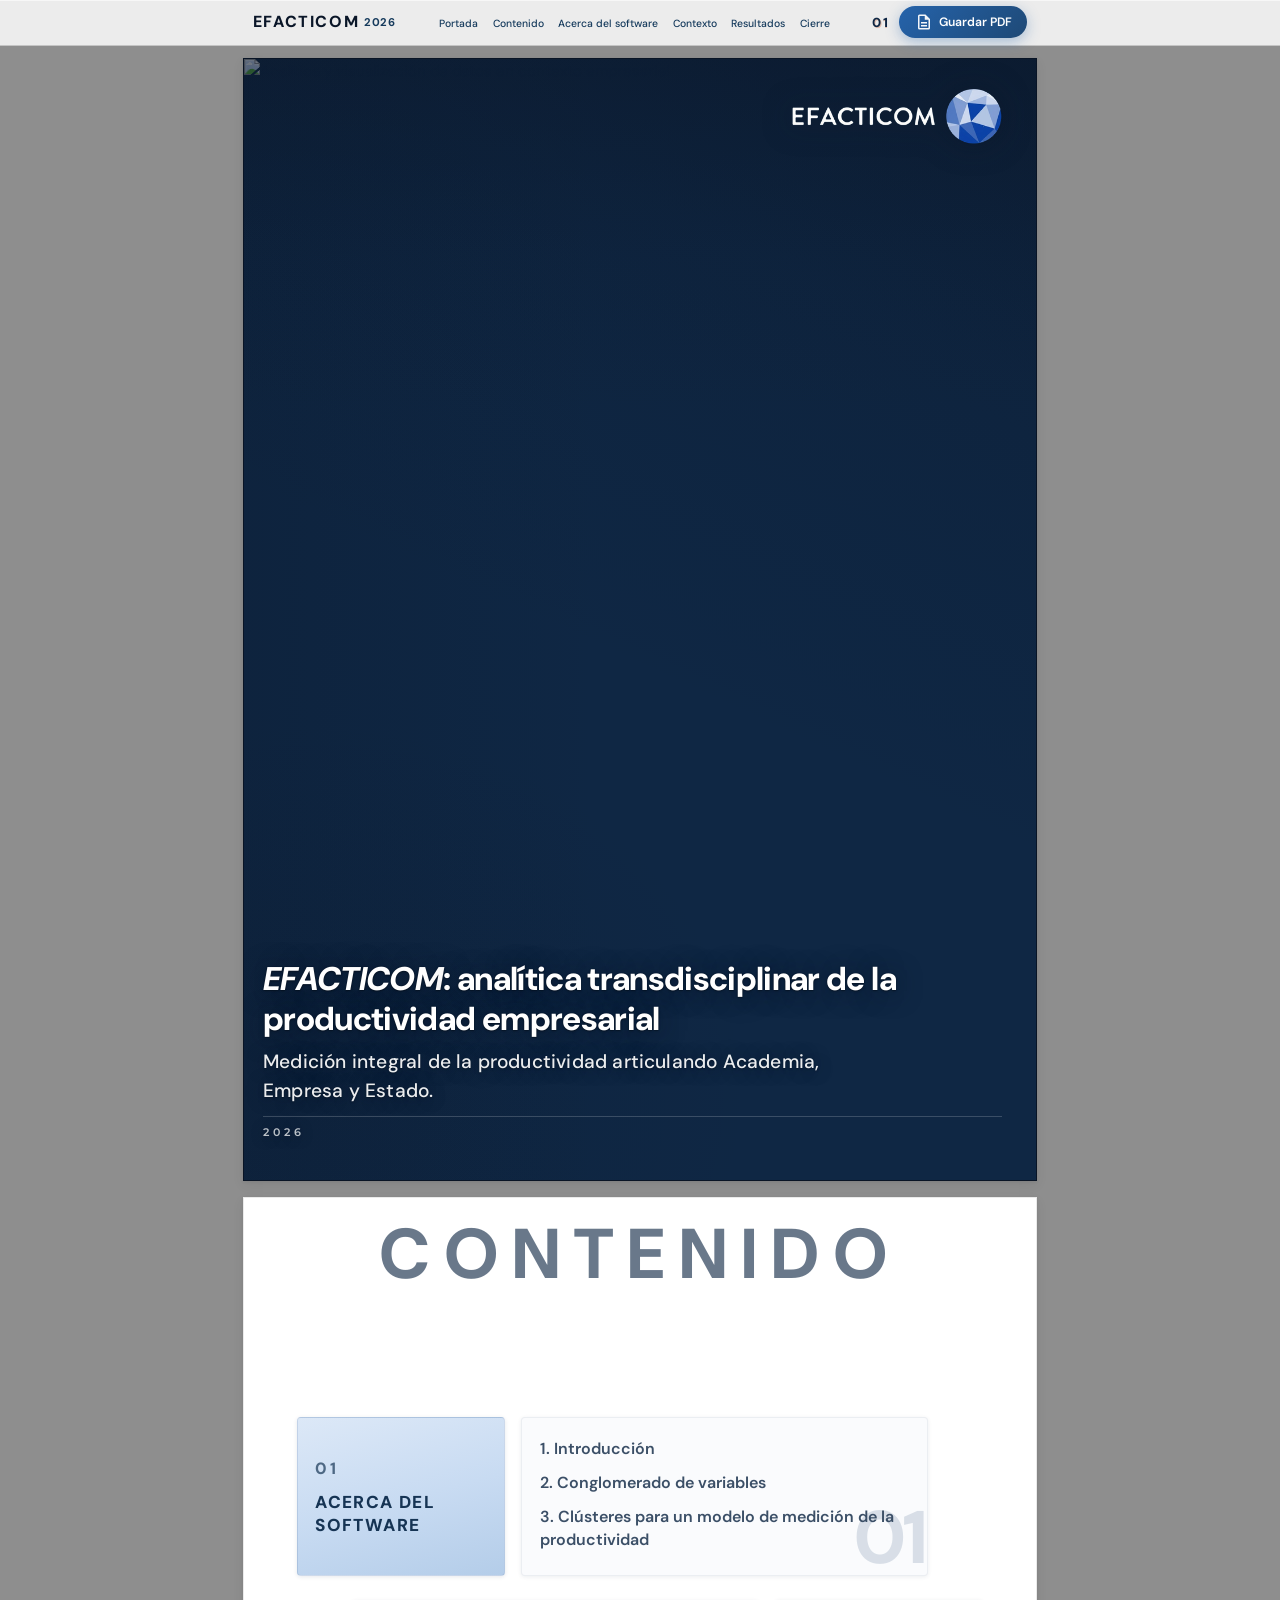
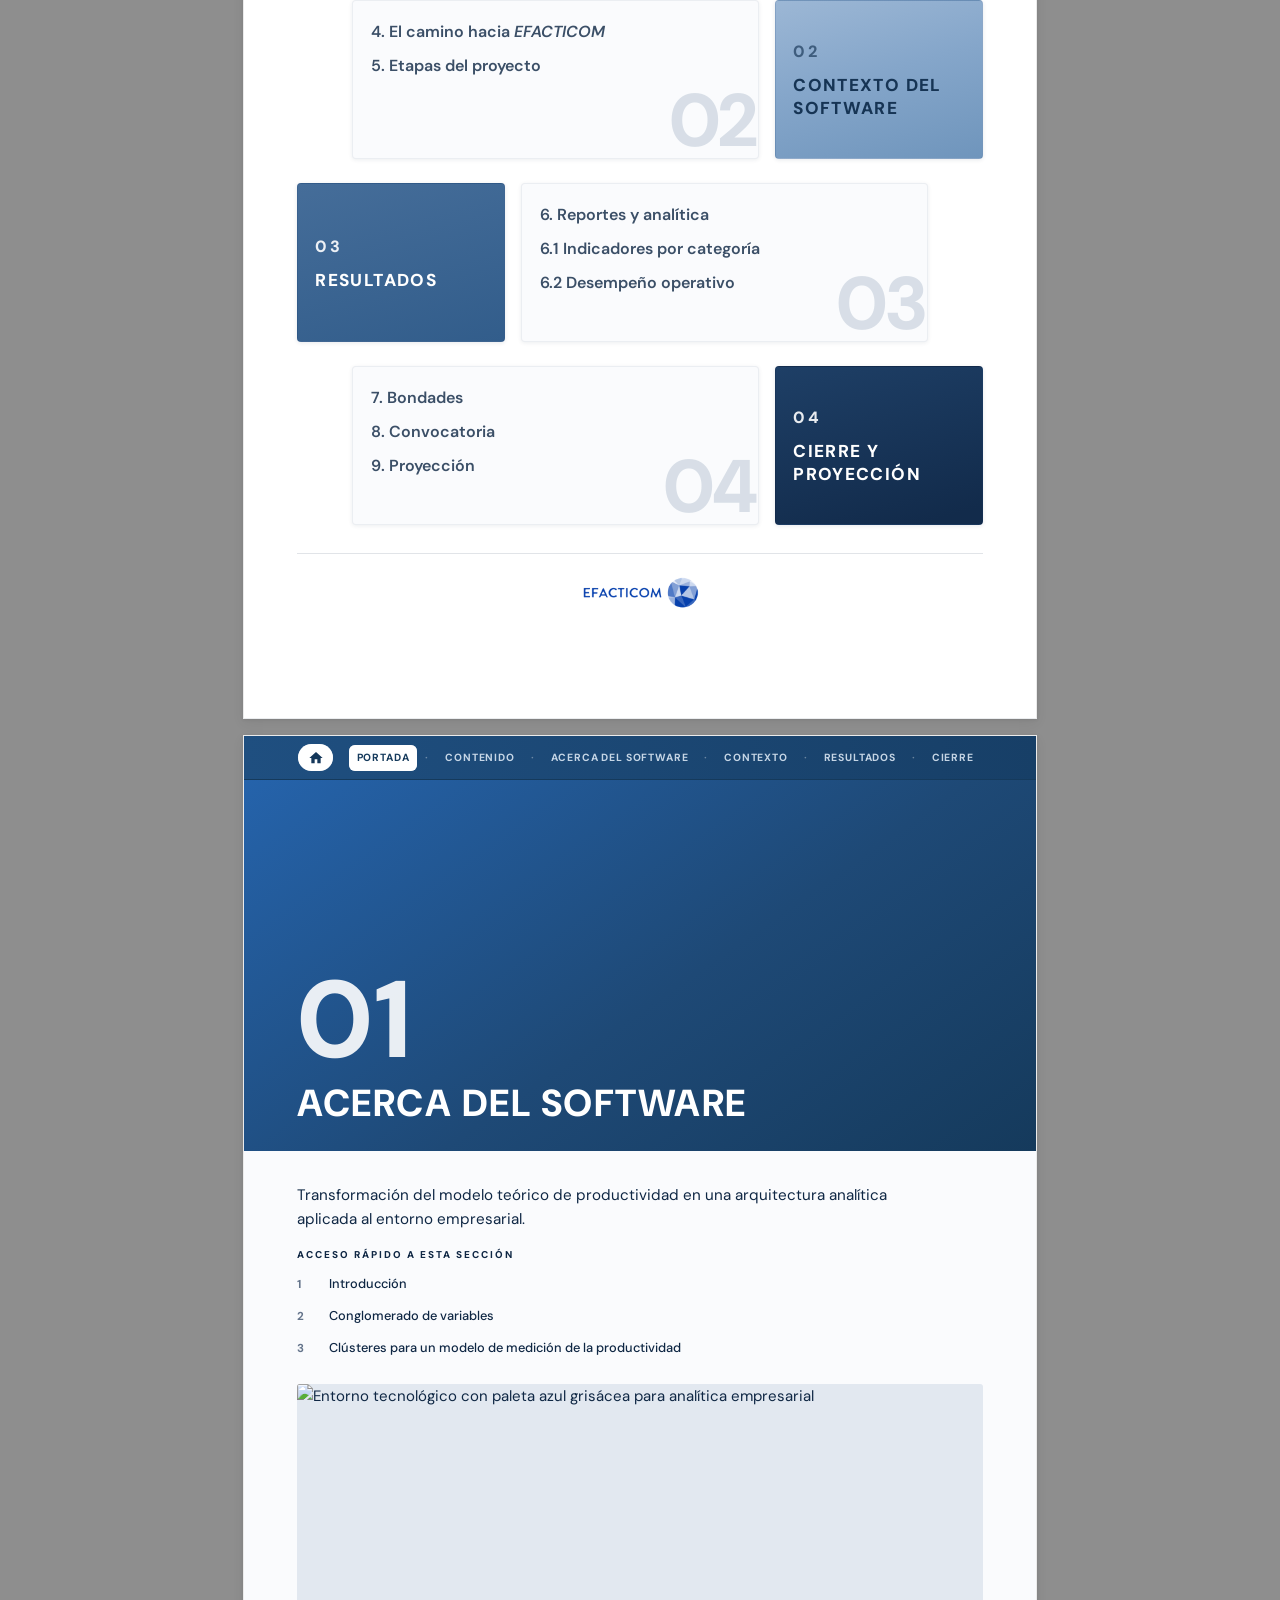
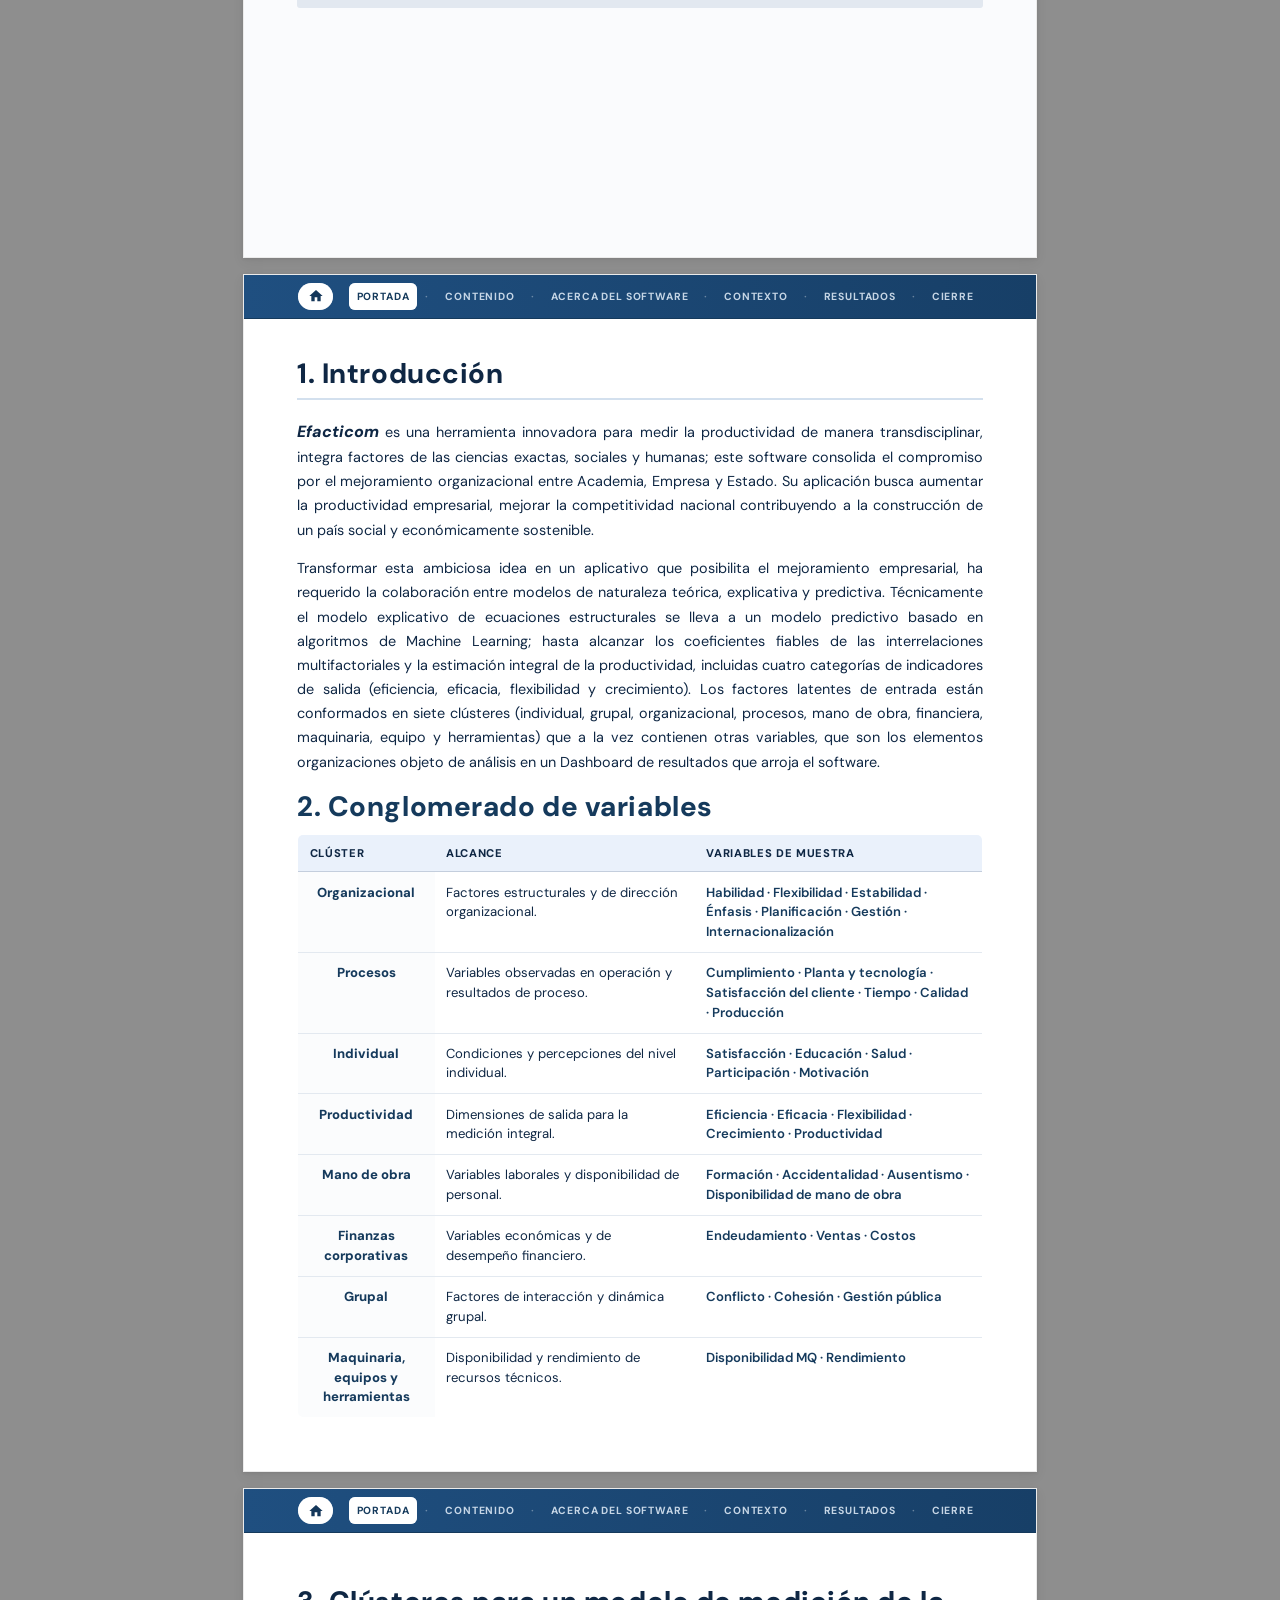
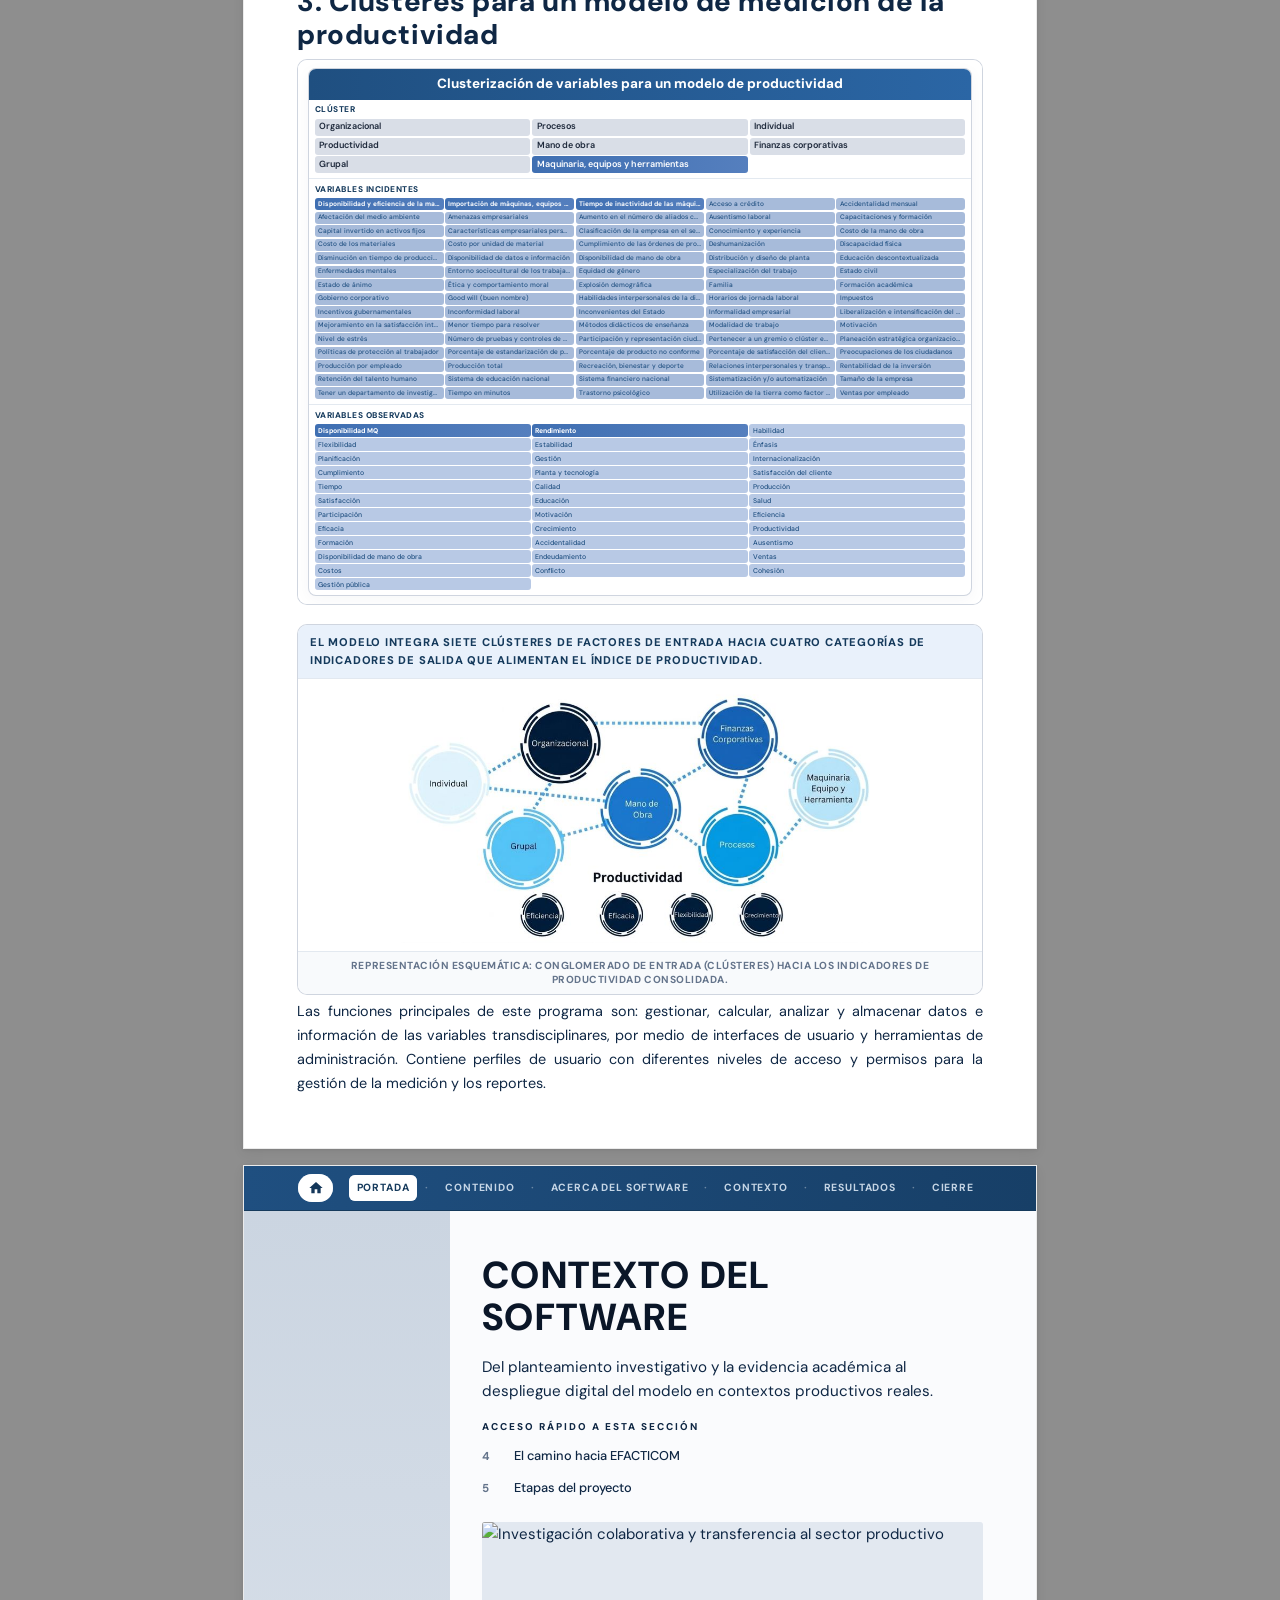
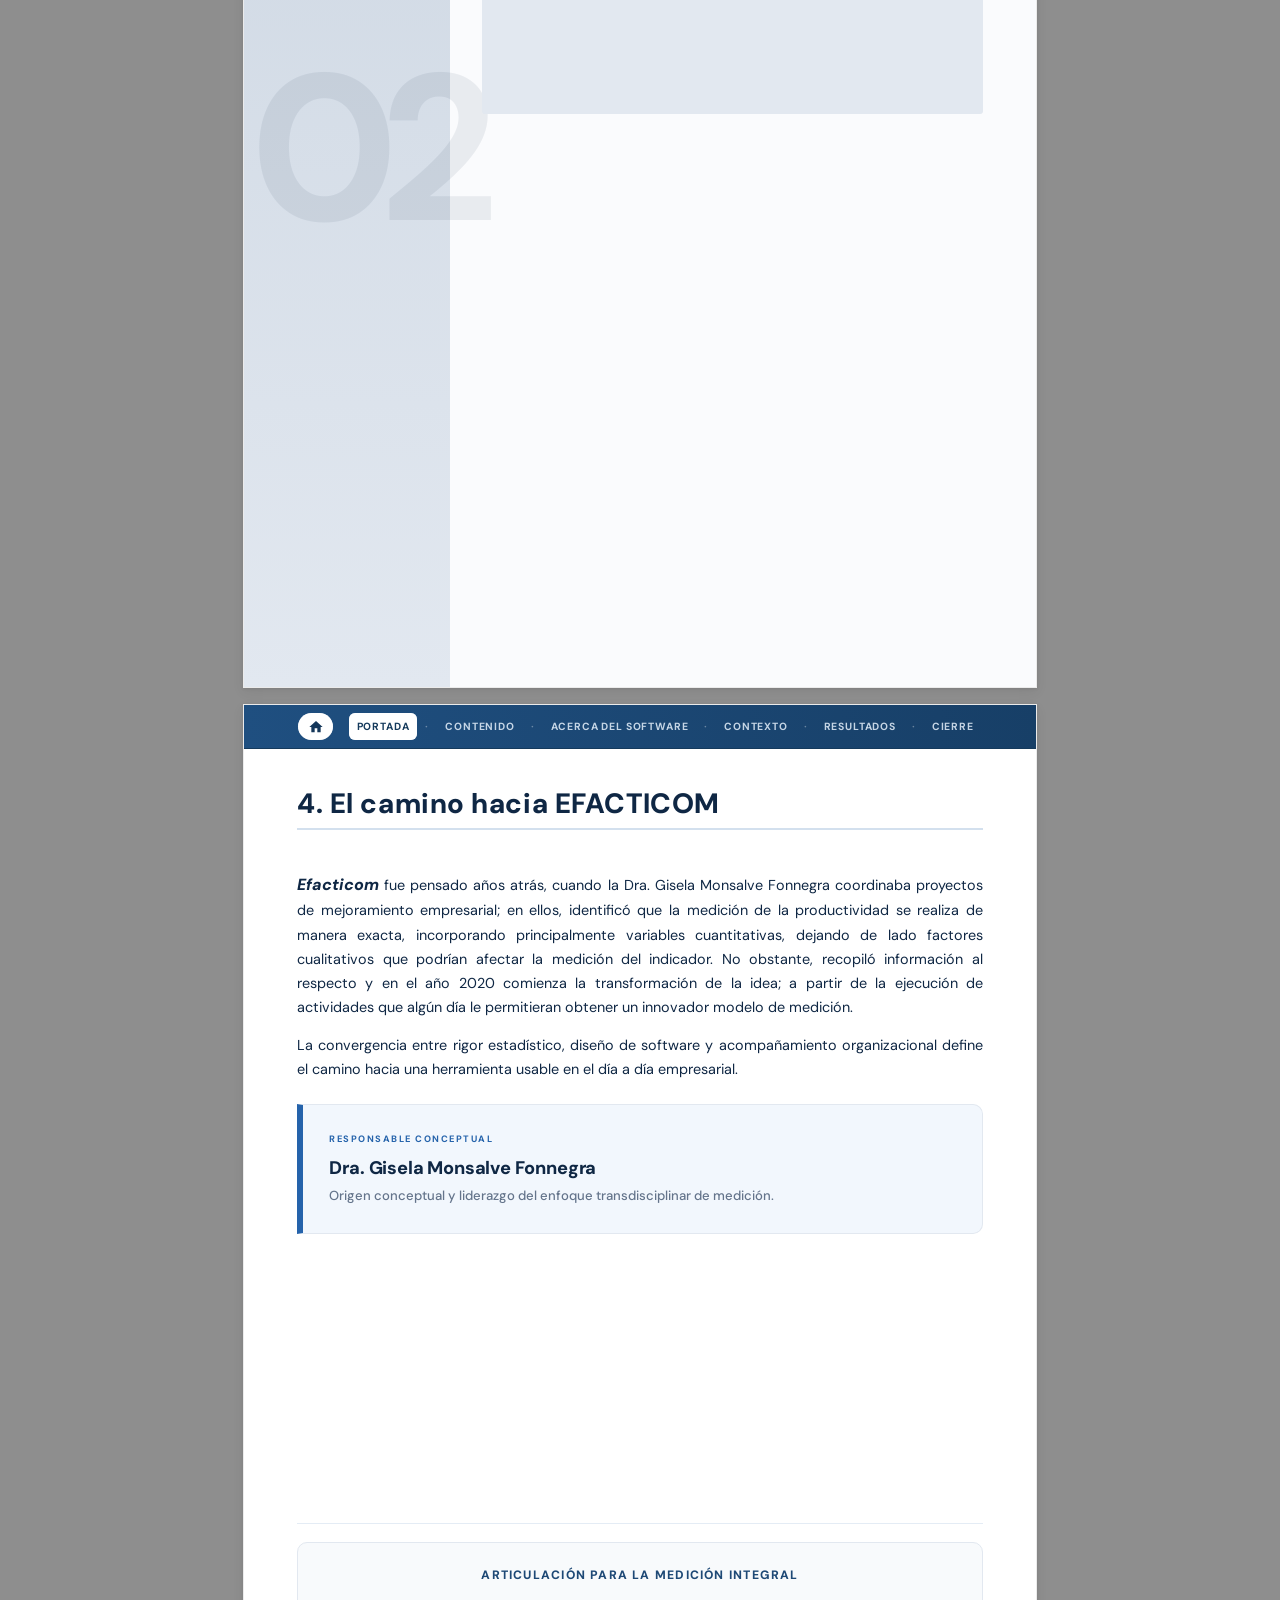
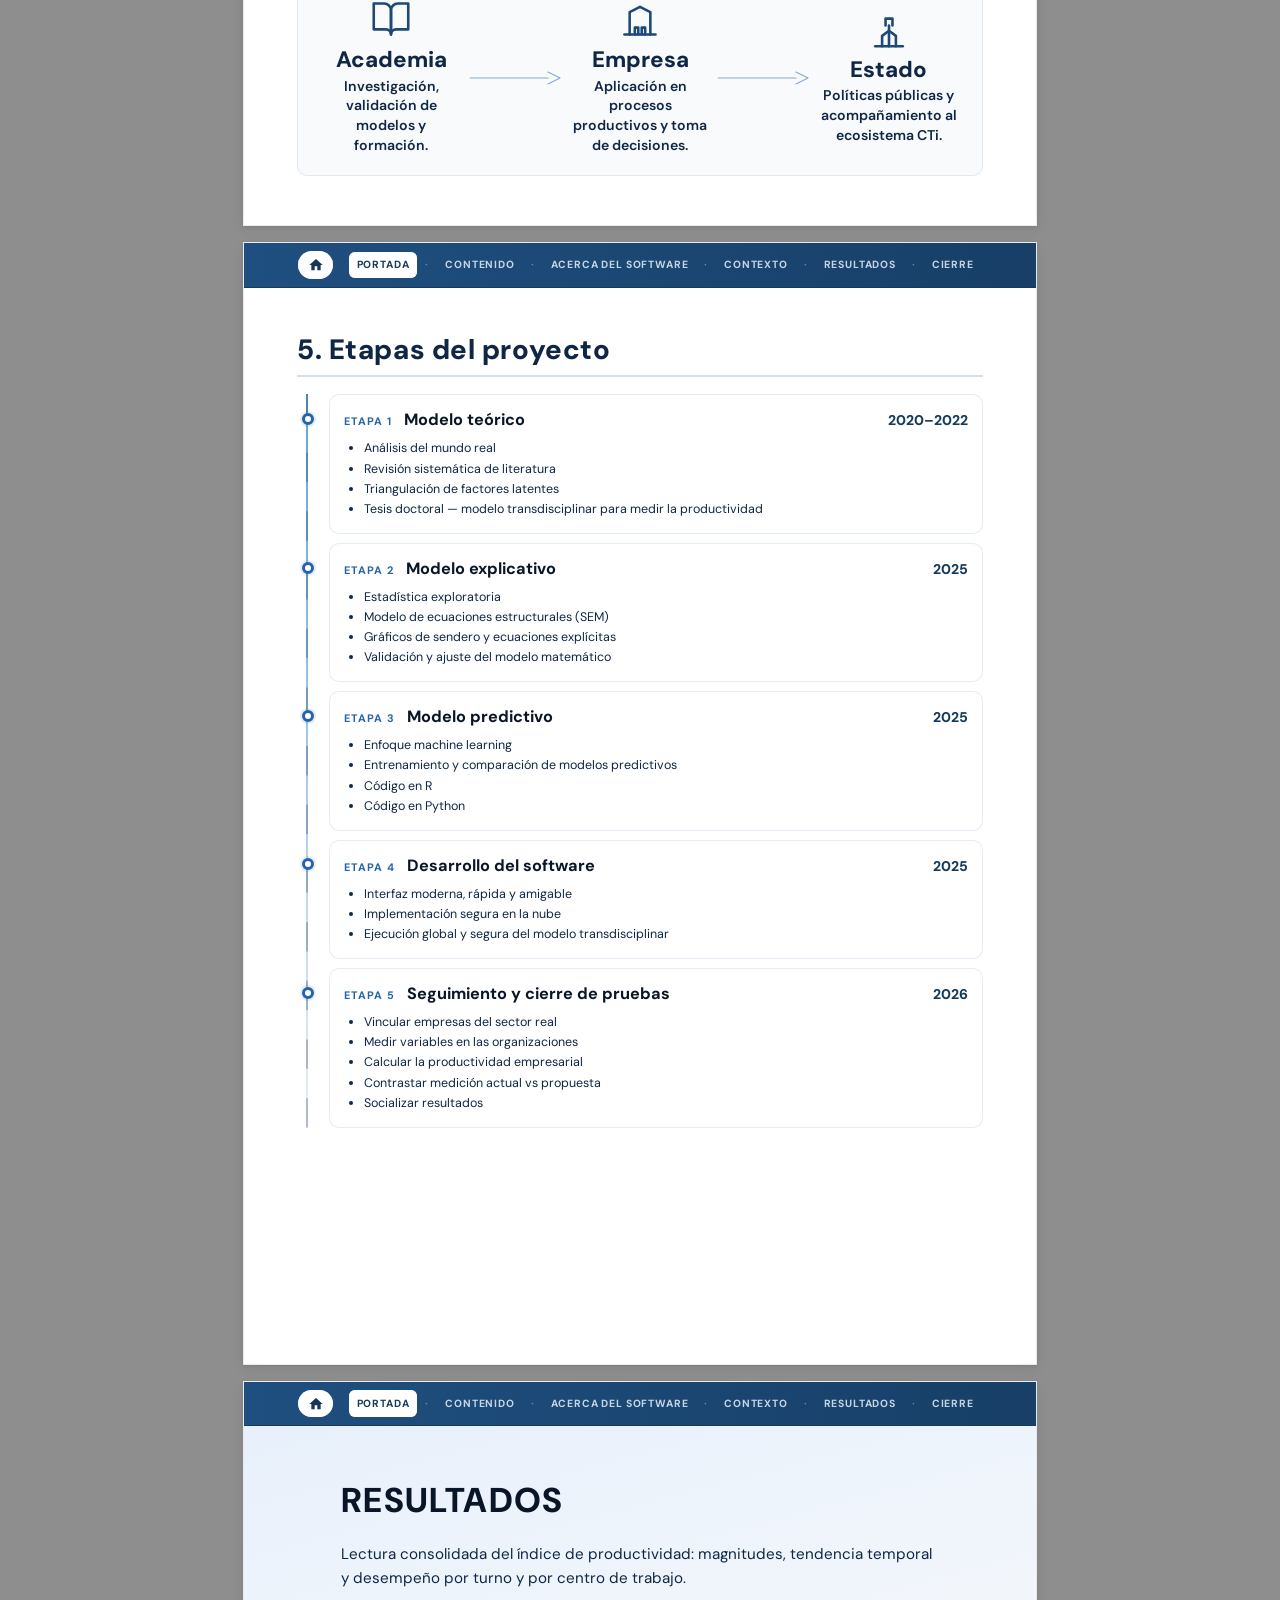
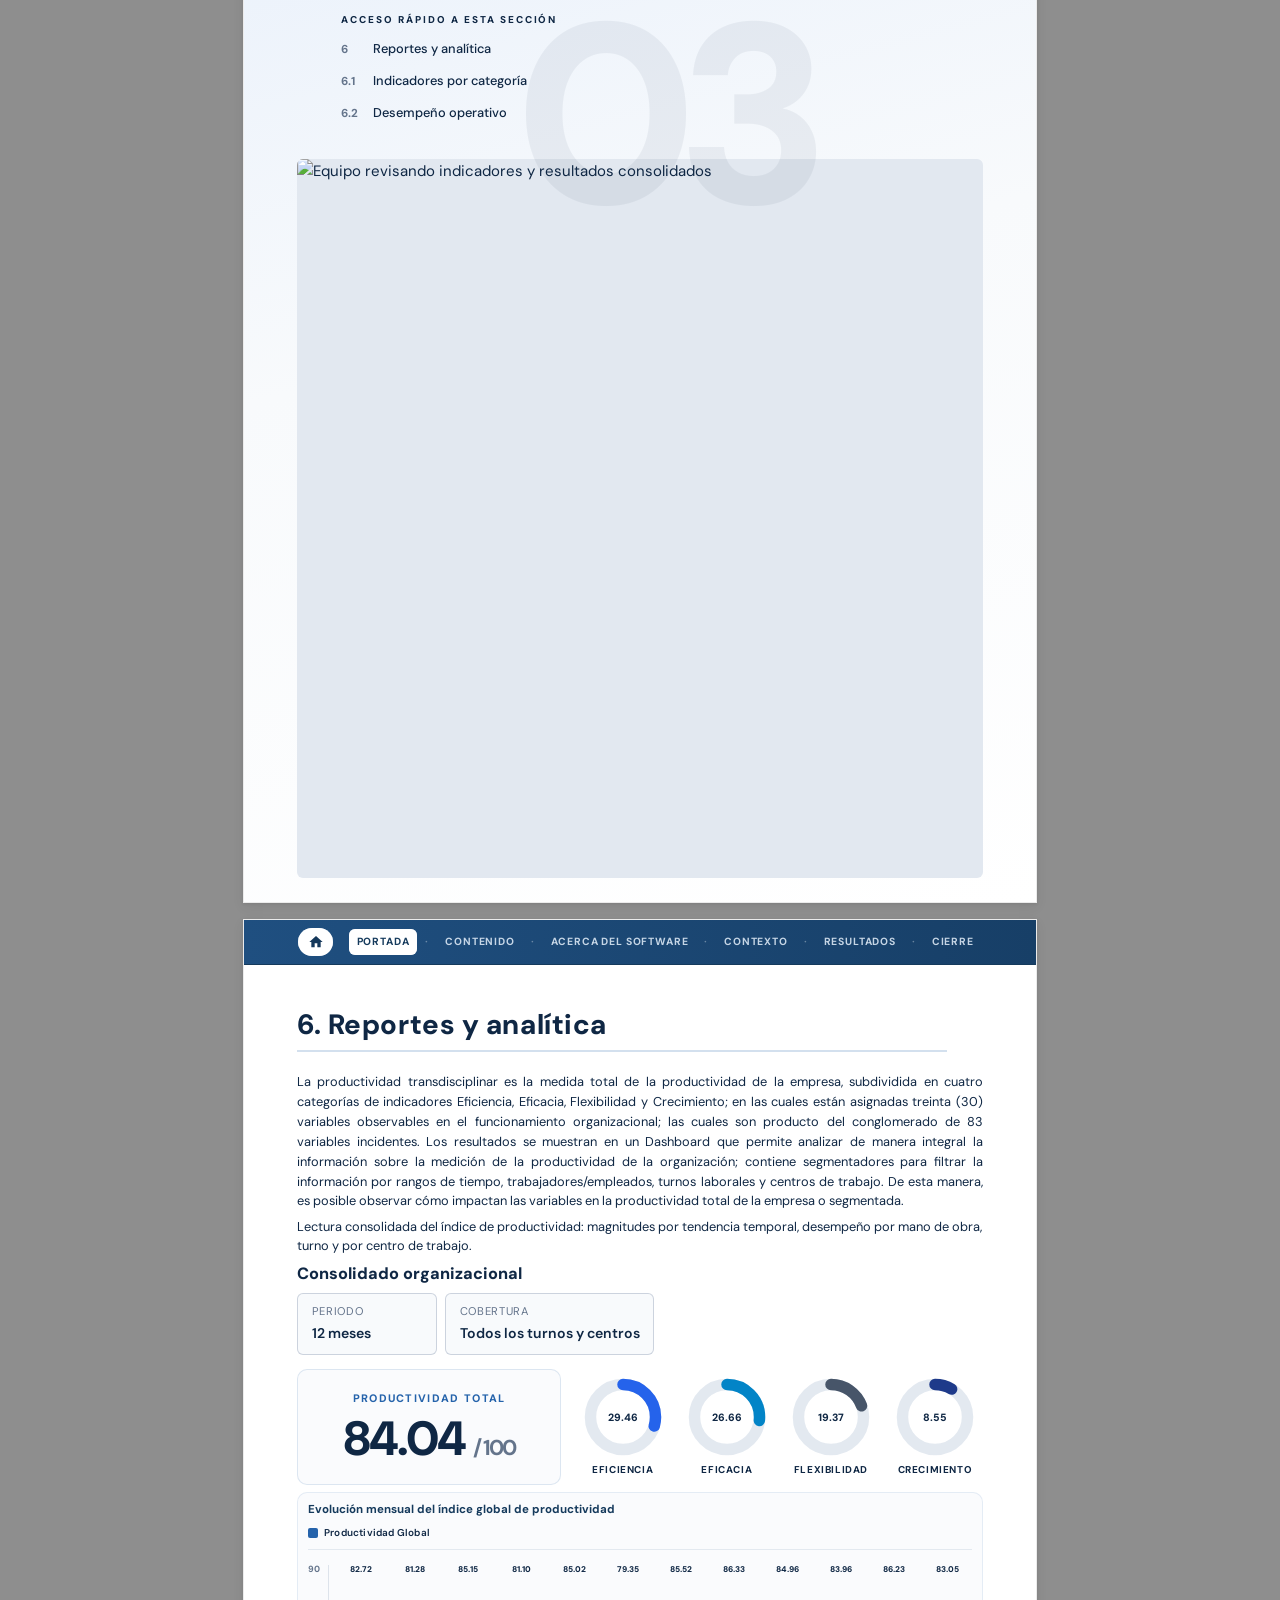
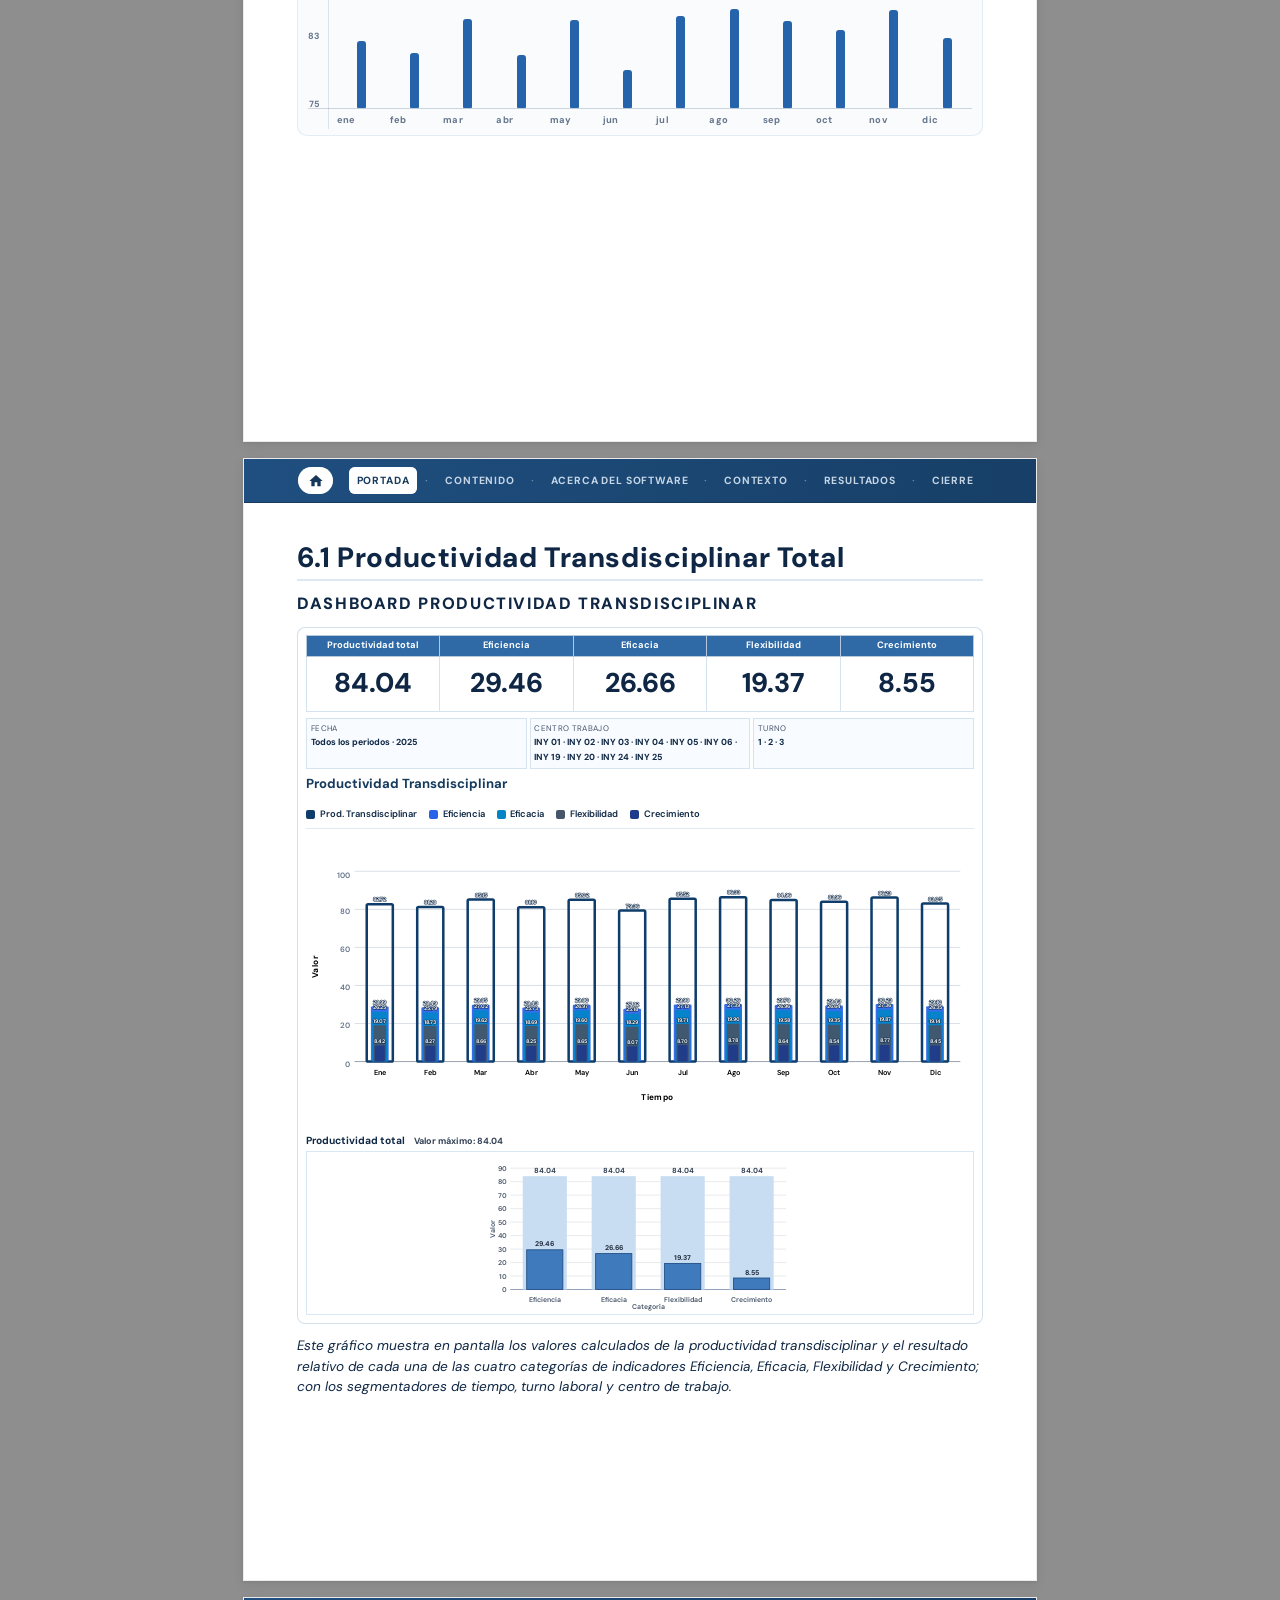
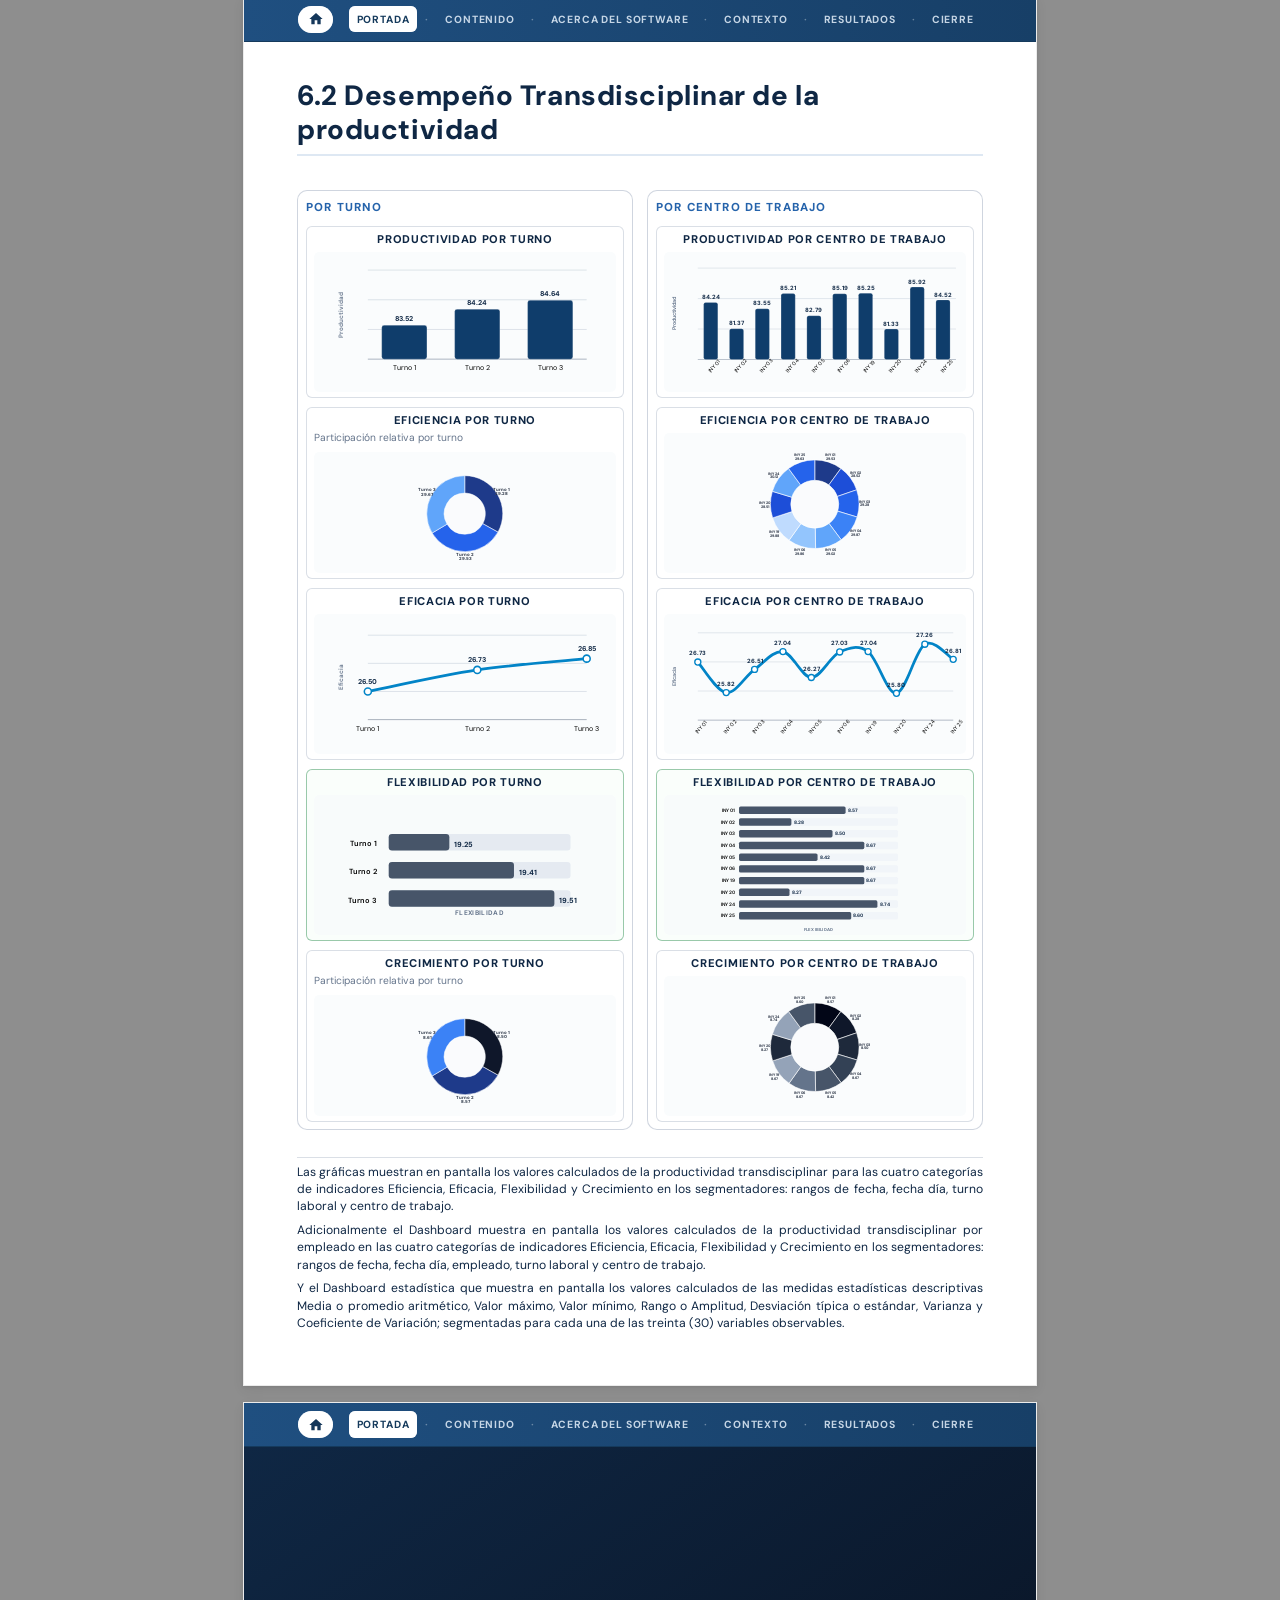
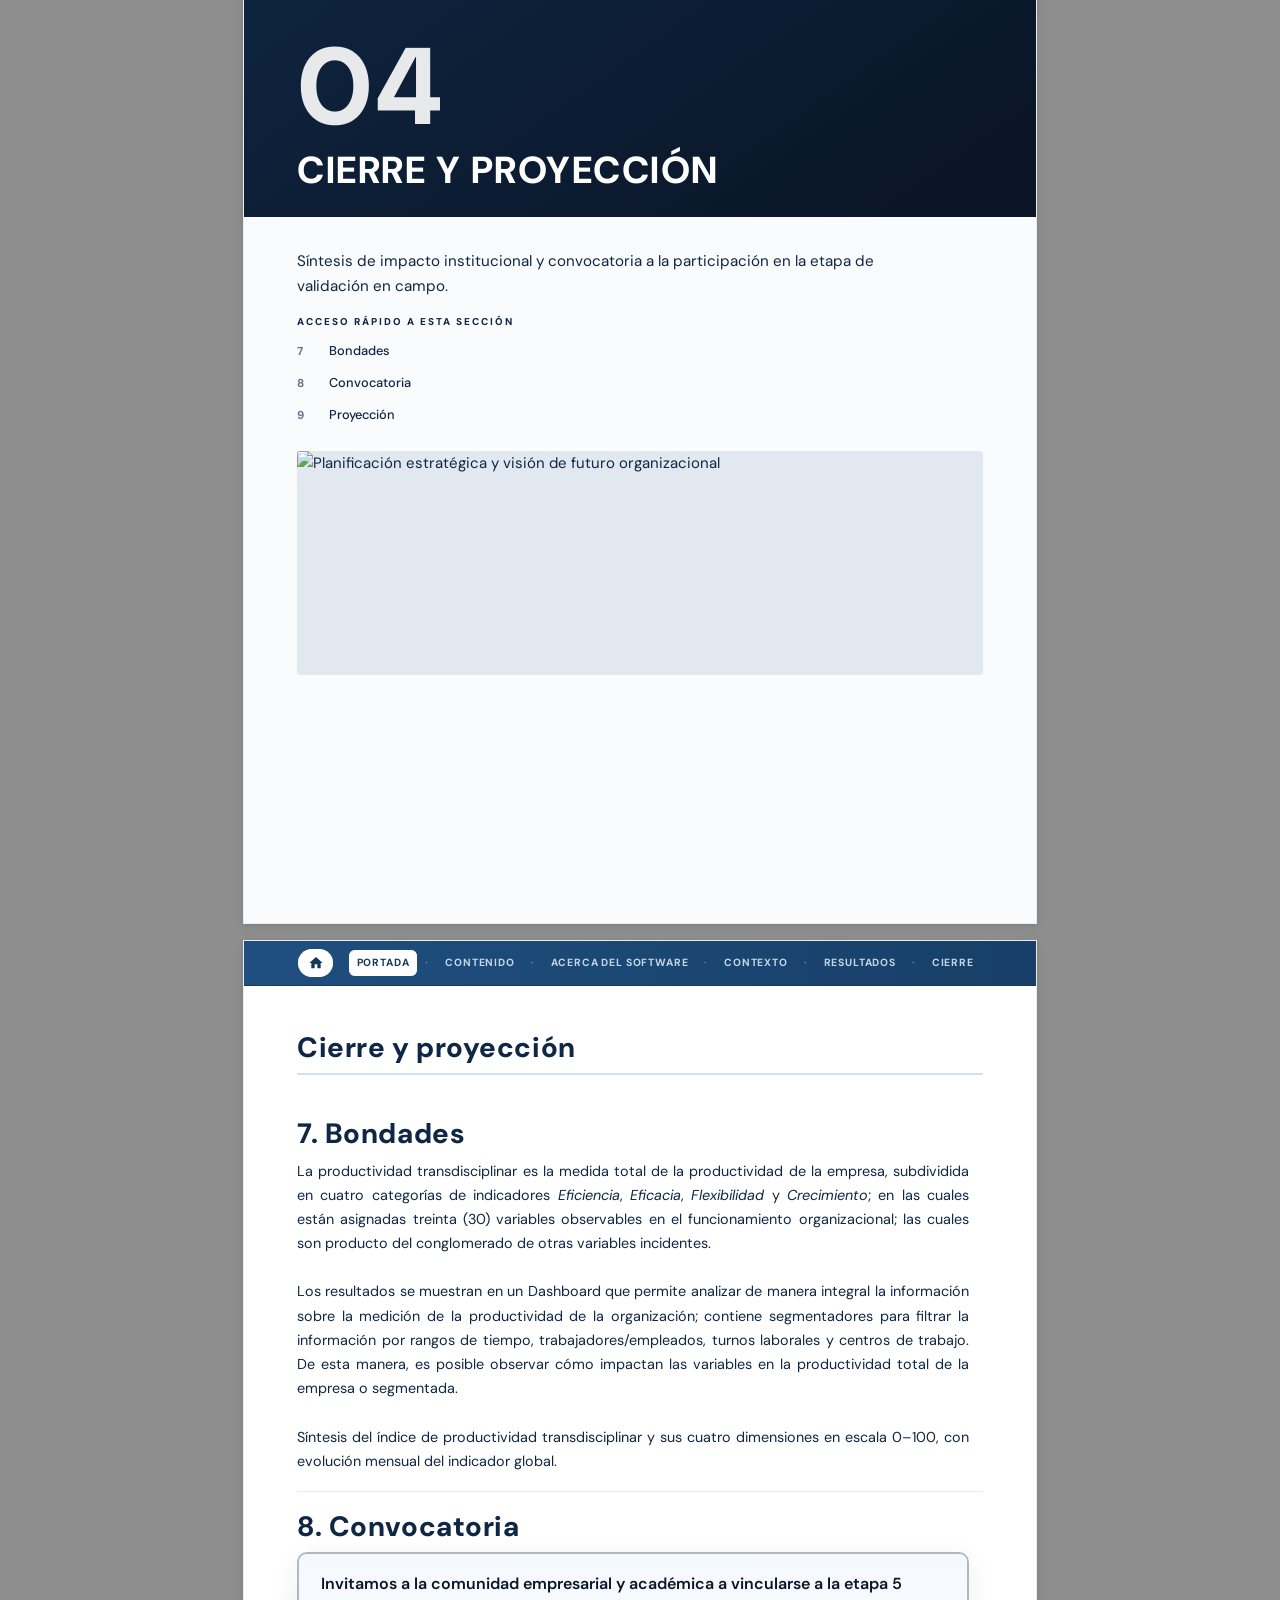
==== index.html @ d202b5a3 "feat: efacticom html and pdf" ====
<!DOCTYPE html>
<html lang="es">
  <head>
    <meta charset="utf-8" />
    <meta name="viewport" content="width=device-width, initial-scale=1" />
    <meta name="description" content="" />
    <title>EFACTICOM — Cartilla digital</title>
    <link rel="icon" href="assets/icons/favicon.svg" type="image/svg+xml" />
    <link rel="preconnect" href="https://fonts.googleapis.com" />
    <link rel="preconnect" href="https://fonts.gstatic.com" crossorigin />
    <link
      href="https://fonts.googleapis.com/css2?family=DM+Sans:ital,opsz,wght@0,9..40,400;0,9..40,500;0,9..40,600;0,9..40,700;1,9..40,400&family=Instrument+Serif:ital@0;1&family=Montserrat:wght@500;600;700;800&display=swap"
      rel="stylesheet"
    />
    <link rel="stylesheet" href="styles/main.css" />
    <link rel="stylesheet" href="styles/components.css" />
    <link rel="stylesheet" href="styles/editorial.css" />
    <link rel="stylesheet" href="styles/about-editorial.css" />
    <link rel="stylesheet" href="styles/cluster-table-component.css" />
    <link rel="stylesheet" href="styles/context-editorial.css" />
    <link rel="stylesheet" href="styles/results-editorial.css" />
    <link rel="stylesheet" href="styles/closing-editorial.css" />
    <link rel="stylesheet" href="styles/print.css" />
  </head>
  <body class="efacticom doc-mode">
    <a class="skip-link" href="#main">Ir al contenido</a>

    <header class="doc-toolbar no-print" role="banner">
      <div class="doc-toolbar__inner">
        <div class="doc-toolbar__left">
          <span class="doc-toolbar__title">EFACTICOM</span>
          <span class="doc-toolbar__subtitle">2026</span>
        </div>
        <div class="doc-toolbar__cluster">
          <nav class="doc-toolbar__nav" aria-label="Índice del documento">
            <ul class="doc-toolbar__list" data-nav-list></ul>
          </nav>
          <span class="doc-toolbar__page-num" data-doc-page-num aria-live="polite">01</span>
        </div>
        <div class="doc-toolbar__actions">
          <button
            type="button"
            class="doc-toolbar__pdf"
            data-action-print
            aria-label="Guardar o imprimir el documento como PDF"
          >
            <svg class="doc-toolbar__pdf-icon" width="18" height="18" viewBox="0 0 24 24" aria-hidden="true" focusable="false">
              <path
                fill="currentColor"
                d="M14 2H6a2 2 0 0 0-2 2v16a2 2 0 0 0 2 2h12a2 2 0 0 0 2-2V8l-6-6zm4 18H6V4h7v5h5v11zM8 12h8v2H8v-2zm0 4h8v2H8v-2z"
              />
            </svg>
            <span>Guardar PDF</span>
          </button>
        </div>
      </div>
    </header>

    <div class="doc-viewport">
      <main id="main" class="doc-main">
        <!-- 1. Portada editorial (informe premium; imagen protagonista) -->
        <section id="hero" class="doc-page doc-page--cover" data-section-hero>
          <div class="cover-hero cover-hero--editorial">
            <div class="cover-hero__visual" data-cover-visual aria-hidden="true"></div>
            <div class="cover-hero__overlay" aria-hidden="true"></div>
            <div class="cover-hero__content">
              <header class="cover-hero__masthead">
                <div class="cover-hero__mark">
                  <img
                    class="cover-hero__logo-efacticom"
                    data-logo-efacticom
                    src="assets/logos/efacticom-blue.png"
                    alt="EFACTICOM"
                    width="340"
                    height="72"
                  />
                </div>
              </header>
              <div class="cover-hero__stage">
                <div class="cover-hero__title-wrap">
                  <h1 class="cover__headline" data-hero-headline></h1>
                  <p class="cover__subline cover-hero__subline" data-hero-subline></p>
                  <p class="cover-hero__year" data-cover-year>2026</p>
                </div>
              </div>
            </div>
          </div>
        </section>

        <!-- 2. Contenido -->
        <section id="contenido" class="doc-page doc-page--toc doc-page--compact" aria-labelledby="toc-heading">
          <span id="toc-heading" class="sr-only">Tabla de contenidos</span>
          <div class="section-inner doc-page__inner">
            <p class="toc-watermark" data-toc-watermark aria-hidden="true"></p>
            <div data-toc-body></div>
          </div>
        </section>

        <!-- 3. Portada tema + Acerca -->
        <section id="cover-acerca" class="doc-page doc-page--section-cover doc-page--compact" aria-label="Portada de sección">
          <nav class="doc-page__nav" data-doc-page-nav aria-label="Secciones del documento"></nav>
          <div class="section-cover" data-section-cover data-section-key="acerca"></div>
        </section>

        <!-- Acerca: hoja 1 — 1. Introducción (texto) + 2. encabezado Conglomerado -->
        <section id="acerca" class="doc-page doc-page--about doc-page--about-sheet doc-page--about-narrative">
          <nav class="doc-page__nav" data-doc-page-nav aria-label="Secciones del documento"></nav>
          <div class="section-inner doc-page__inner doc-page__inner--about-narrative">
            <p class="about-eyebrow" data-about-eyebrow hidden></p>
            <h2 id="acerca-intro" class="about-chapter-title" data-about-chapter-title>Acerca del software</h2>
            <div class="about-narrative about-narrative--justify" data-about-narrative></div>

            <!-- Inicio sección 2 en la misma hoja A4 -->
            <h2 id="acerca-conglomerado-title" class="about-cong-title" data-about-conglomerado-title></h2>
            <div class="vars-table-scroll" data-variables-accordion></div>
          </div>
        </section>

        <!-- Acerca: hoja 2 — tabla HTML de clústeres + 3. Clústeres + tabla clusterización + figura + funciones -->
        <section
          id="acerca-conglomerado"
          class="doc-page doc-page--about doc-page--about-sheet doc-page--about-conglomerado"
          aria-label="Acerca del software — conglomerado de variables"
        >
          <nav class="doc-page__nav" data-doc-page-nav aria-label="Secciones del documento"></nav>
          <div class="section-inner doc-page__inner doc-page__inner--about-conglomerado">
            <h3 id="acerca-clusters-section" class="h3 about-vars-table-title" data-about-clusters-section-title></h3>
            <figure class="about-cong-table-wide">
              <div class="about-cong-table-wide__frame" data-about-cluster-table-component></div>
            </figure>
            <figure id="acerca-clusteres" class="about-synth-figure" aria-label="Figura sintetizada de clústeres">
              <p class="about-synth-figure__lead" data-about-synth-lead></p>
              <div class="about-synth-figure__frame" data-cluster-diagram></div>
              <figcaption class="about-synth-figure__cap" data-about-synth-caption></figcaption>
            </figure>
            <div class="about-narrative about-narrative--justify about-narrative--functions" data-about-functions-merged></div>
          </div>
        </section>


        <section id="cover-contexto" class="doc-page doc-page--section-cover doc-page--compact" aria-label="Portada de sección">
          <nav class="doc-page__nav" data-doc-page-nav aria-label="Secciones del documento"></nav>
          <div class="section-cover" data-section-cover data-section-key="contexto"></div>
        </section>

        <section id="contexto" class="doc-page doc-page--context">
          <nav class="doc-page__nav" data-doc-page-nav aria-label="Secciones del documento"></nav>
          <div class="section-inner doc-page__inner doc-page__inner--context">
            <header class="section-header section-header--context">
              <p class="about-eyebrow" data-context-page-eyebrow></p>
              <h2 class="about-chapter-title">Contexto del software</h2>
            </header>
            <div class="context-stack" data-context-content>
              <h3 id="contexto-camino" class="h3 h3--context-lead" data-context-lead></h3>
              <div class="prose prose--context" data-context-paras></div>
              <aside class="context-insight" aria-label="Origen conceptual">
                <p class="context-insight__kicker" data-context-insight-kicker></p>
                <p class="context-insight__name" data-context-attribution-name></p>
                <p class="context-insight__detail" data-context-attribution-detail></p>
              </aside>
            </div>
            <div class="context-ecosystem-wrap" data-context-ecosystem></div>
          </div>
        </section>

        <section id="contexto-etapas-1" class="doc-page doc-page--timeline-all">
          <nav class="doc-page__nav" data-doc-page-nav aria-label="Secciones del documento"></nav>
          <div class="section-inner doc-page__inner">
            <h3 id="contexto-etapas-title" class="h3 context-continued-title">5. Etapas del proyecto</h3>
            <div class="timeline-wrap" data-timeline-slice="1"></div>
          </div>
        </section>

        <!-- 5. Resultados (una hoja A4 por bloque) -->
        <section id="cover-resultados" class="doc-page doc-page--section-cover doc-page--compact" aria-label="Portada de sección">
          <nav class="doc-page__nav" data-doc-page-nav aria-label="Secciones del documento"></nav>
          <div class="section-cover" data-section-cover data-section-key="resultados"></div>
        </section>

        <section id="resultados" class="doc-page doc-page--wide doc-page--results-hub doc-page--results-sheet">
          <nav class="doc-page__nav" data-doc-page-nav aria-label="Secciones del documento"></nav>
          <div class="section-inner doc-page__inner doc-page__inner--results-hub" data-results-content>
            <header class="section-header section-header--results">
              <p class="about-eyebrow" data-results-page-eyebrow></p>
              <h2 id="resultados-title" class="about-chapter-title">6. Reportes y analítica</h2>
            </header>

            <div class="results-hub">
              <p class="results-hub__interpretation" data-results-interpretation></p>
              <p class="results-hub__deck" data-results-deck></p>
              <p class="results-hub__scope-title" data-results-scope-title></p>
              <div class="results-hub__chips filter-bar filter-bar--static" data-results-static-chips></div>
              <div class="results-hub__kpi-donuts">
                <div class="results-hub__kpi" data-results-main-kpi></div>
                <div class="results-hub__donuts" data-results-donut-row></div>
              </div>
              <figure class="results-hub__trend">
                <figcaption class="results-hub__trend-cap">Evolución mensual del índice global de productividad</figcaption>
                <div class="results-hub__trend-chart" data-results-trend-chart></div>
              </figure>
            </div>
          </div>
        </section>

        <section id="dash-a" class="doc-page doc-page--wide doc-page--report-dash doc-page--results-sheet doc-page--combined-analytics">
          <nav class="doc-page__nav" data-doc-page-nav aria-label="Secciones del documento"></nav>
          <div class="section-inner doc-page__inner doc-page__inner--report-dash">
            <div id="dash-c" class="report-dash__legacy-anchor" aria-hidden="true"></div>
            <article class="report-dash report-dash--combined-ac" data-dash-a>
              <h3 id="dash-a-title" class="report-dash__title" data-dash-heading="a"></h3>
              <h4 class="report-dash__subtitle report-dash__subtitle--excel">Dashboard productividad transdisciplinar</h4>
              <div class="dashboard-productividad" data-dashboard-productividad></div>
              <p class="report-dash__note report-dash__note--insight report-dash__note--excel" data-dash-analysis-main></p>
            </article>
          </div>
        </section>

        <section id="dash-b" class="doc-page doc-page--wide doc-page--report-dash doc-page--results-sheet">
          <nav class="doc-page__nav" data-doc-page-nav aria-label="Secciones del documento"></nav>
          <div class="section-inner doc-page__inner doc-page__inner--report-dash">
            <article class="report-dash report-dash--transdisciplinar" data-dash-b>
              <h3 class="report-dash__title" data-dash-heading="b"></h3>
              
              <div class="report-dash__merged-grid">
                <div class="report-dash__split-section report-dash__split-section--framed">
                  <h4 class="report-dash__subtitle">Por turno</h4>
                  <div class="dt-grid dt-grid--turno" data-turno-charts></div>
                </div>
                
                <div class="report-dash__split-section report-dash__split-section--framed" data-dash-b-centro>
                  <h4 class="report-dash__subtitle">Por centro de trabajo</h4>
                  <p class="report-dash__note" data-dash-note-b-centro style="display:none;"></p>
                  <div class="dt-grid dt-grid--centro" data-centro-charts></div>
                </div>
              </div>
              <div class="report-dash__analysis" data-dash-b-analysis></div>
            </article>
          </div>
        </section>

        <!-- 6. Cierre -->
        <section id="cover-cierre" class="doc-page doc-page--section-cover doc-page--compact" aria-label="Portada de sección">
          <nav class="doc-page__nav" data-doc-page-nav aria-label="Secciones del documento"></nav>
          <div class="section-cover" data-section-cover data-section-key="cierre"></div>
        </section>

        <section id="cierre" class="doc-page doc-page--closing" aria-label="Cierre y proyección">
          <nav class="doc-page__nav" data-doc-page-nav aria-label="Secciones del documento"></nav>
          <div class="section-inner doc-page__inner doc-page__inner--closing" data-closing-content>
            <header class="closing-hero">
              <h2 class="closing-hero__title" data-closing-title></h2>
            </header>
            <div class="closing-blocks" data-closing-blocks></div>
            <div class="closing-cta" data-closing-cta-standalone>
              <a
                class="closing-cta__block"
                data-closing-cta-link
                href="#"
                target="_blank"
                rel="noopener noreferrer"
              >
                <span class="closing-cta__intro" data-closing-cta-text></span>
                <span class="closing-cta__btn-label">
                  <svg
                    class="closing-cta__icon"
                    width="20"
                    height="20"
                    viewBox="0 0 24 24"
                    fill="none"
                    xmlns="http://www.w3.org/2000/svg"
                    aria-hidden="true"
                  >
                    <path
                      stroke="currentColor"
                      stroke-width="2"
                      stroke-linecap="round"
                      stroke-linejoin="round"
                      d="M18 13v6a2 2 0 01-2 2H5a2 2 0 01-2-2V8a2 2 0 012-2h6M15 3h6v6M10 14L21 3"
                    />
                  </svg>
                  <span data-closing-cta-btn-label></span>
                </span>
              </a>
            </div>
          </div>
        </section>
      </main>

      <footer class="doc-page doc-page--footer site-footer site-footer--back-cover" role="contentinfo">
        <div class="section-inner doc-page__inner doc-page__inner--back-cover" style="flex: 1; display: flex; flex-direction: column; justify-content: center; min-height: 0; padding-top: 1.5rem; padding-bottom: 1.25rem;">
          <div class="back-cover__logos back-cover__logos--top" style="display: flex; justify-content: center; padding-bottom: 1.5rem;">
            <div class="back-cover__logo-slot back-cover__logo-slot--efac">
              <img src="assets/logos/efacticom-blue.png" alt="EFACTICOM" width="500" height="136" />
            </div>
          </div>
          <p class="back-cover__tagline" data-back-tagline style="text-align: center; max-width: 44rem; margin: 0 auto 1.5rem;"></p>
          <div class="back-cover__logos back-cover__logos--sponsors" style="display: flex; justify-content: center; gap: 4rem; margin-bottom: 2.5rem; padding-top: 0;">
            <div class="back-cover__logo-slot back-cover__logo-slot--in3">
              <img src="assets/logos/in3-texto.png" alt="IN3" width="300" height="149" />
            </div>
            <div class="back-cover__logo-slot back-cover__logo-slot--minciencias">
              <img src="assets/logos/minciencias.png" alt="Minciencias" width="500" height="91" />
            </div>
          </div>
          <div class="back-cover__contact" data-back-contact style="max-width: 44rem; margin: 0 auto;"></div>
          <div class="back-cover__meta" style="justify-content: center; max-width: 44rem; margin: 1rem auto 0; text-align: center;">
            <span class="back-cover__meta-left" data-back-copyright style="max-width: none; text-align: center; color: var(--slate-600); font-weight: normal; font-size: 0.62rem;"></span>
          </div>
        </div>
      </footer>
    </div>

    <script src="https://cdn.jsdelivr.net/npm/gsap@3.12.5/dist/gsap.min.js"></script>
    <script src="https://cdn.jsdelivr.net/npm/gsap@3.12.5/dist/ScrollTrigger.min.js"></script>
    <script src="scripts/data.js"></script>
    <script src="scripts/ui.js"></script>
    <script src="scripts/pdf-export.js"></script>
    <script src="scripts/animations.js"></script>
    <script src="scripts/main.js" defer></script>
  </body>
</html>
---- styles/main.css ----
/**
 * EFACTICOM — Modo documento (aspecto PDF / lector de páginas).
 */
:root {
  --blue-950: #0a1628;
  --blue-900: #0f2744;
  --blue-800: #153a5c;
  --blue-700: #1e4976;
  --blue-600: #2563ab;
  --blue-500: #3b82c4;
  --blue-400: #60a5d8;
  --blue-200: #bfdbfe;
  --blue-100: #e8f0fb;
  --slate-500: #64748b;
  --slate-200: #e2e8f0;
  --white: #ffffff;

  --font-sans: "DM Sans", system-ui, -apple-system, Segoe UI, Roboto, sans-serif;
  --font-serif: "Instrument Serif", Georgia, "Times New Roman", serif;

  --radius-sm: 6px;
  --radius-md: 10px;
  --radius-lg: 14px;
  --shadow-page: 0 1px 3px rgba(0, 0, 0, 0.08), 0 4px 12px rgba(0, 0, 0, 0.06);
  --shadow-soft: 0 18px 50px rgba(15, 39, 68, 0.1);
  --shadow-card: 0 4px 16px rgba(15, 39, 68, 0.06);

  /* A4 ISO 216 — tamaño físico en pantalla e impresión */
  --page-width: 210mm;
  --page-max-w: 210mm;
  --page-a4-h: 297mm;
  --page-h-px: 1123px;
  --viewer-bg: #8e8e8e;
  --toolbar-bg: #ececec;
  --toolbar-border: #c4c4c4;

  /* Barra de tema dentro de cada hoja (no verde lima; acento azul documento) */
  --sheet-nav-bg-top: #1a4f7a;
  --sheet-nav-bg-mid: #153a5c;
  --sheet-nav-bg-bottom: #0f2744;
  --sheet-nav-text: #f0f6fc;
  --sheet-nav-text-muted: rgba(240, 246, 252, 0.55);
}

*,
*::before,
*::after {
  box-sizing: border-box;
}

html {
  scroll-behavior: smooth;
  scroll-padding-top: 5rem;
}

@media (prefers-reduced-motion: reduce) {
  html {
    scroll-behavior: auto;
  }
}

body.doc-mode {
  margin: 0;
  font-family: var(--font-sans);
  font-size: 15px;
  line-height: 1.65;
  color: var(--blue-900);
  background: var(--viewer-bg);
  overflow-x: auto;
  min-width: var(--page-max-w);
}

.efacticom {
  min-height: 100vh;
}

img {
  max-width: 100%;
  height: auto;
  display: block;
}

a {
  color: var(--blue-700);
  text-decoration-thickness: 1px;
  text-underline-offset: 3px;
}

a:hover {
  color: var(--blue-600);
}

.sr-only {
  position: absolute;
  width: 1px;
  height: 1px;
  padding: 0;
  margin: -1px;
  overflow: hidden;
  clip: rect(0, 0, 0, 0);
  border: 0;
}

.skip-link {
  position: absolute;
  left: -9999px;
  top: 0;
  z-index: 1000;
  padding: 0.75rem 1rem;
  background: var(--blue-900);
  color: var(--white);
}

.skip-link:focus {
  left: 1rem;
}

/* ——— Barra superior tipo visor PDF ——— */
.doc-toolbar {
  position: sticky;
  top: 0;
  z-index: 100;
  background: var(--toolbar-bg);
  border-bottom: 1px solid var(--toolbar-border);
  box-shadow: 0 1px 0 rgba(255, 255, 255, 0.6) inset;
}

.doc-toolbar__inner {
  width: var(--page-max-w);
  min-width: var(--page-max-w);
  max-width: none;
  margin: 0 auto;
  padding: 0.4rem 0.6rem;
  display: flex;
  align-items: center;
  gap: 0.35rem 0.65rem;
  flex-wrap: nowrap;
  justify-content: space-between;
}

.doc-toolbar__left {
  display: flex;
  align-items: center;
  gap: 0.3rem;
  flex: 0 1 auto;
  min-width: 0;
}

.doc-toolbar__title {
  font-weight: 800;
  font-size: 1rem;
  letter-spacing: 0.1em;
  color: var(--blue-950);
  white-space: nowrap;
}

.doc-toolbar__sep {
  color: var(--slate-500);
  font-weight: 300;
}

.doc-toolbar__subtitle {
  font-size: 0.7rem;
  font-weight: 700;
  color: var(--blue-800);
  text-transform: uppercase;
  letter-spacing: 0.05em;
  white-space: nowrap;
}

.doc-toolbar__cluster {
  flex: 1 1 auto;
  display: flex;
  flex-direction: row;
  align-items: center;
  justify-content: center;
  flex-wrap: wrap;
  gap: 0.35rem 0.55rem;
}

.doc-toolbar__nav {
  flex: 1 1 auto;
  display: flex;
  justify-content: center;
}

.doc-toolbar__list {
  list-style: none;
  margin: 0;
  padding: 0;
  display: flex;
  flex-wrap: wrap;
  gap: 0.15rem 0.35rem;
  justify-content: center;
  align-items: center;
}

.doc-toolbar__list > li {
  flex-shrink: 0;
}

.doc-toolbar__link {
  font-size: 0.65rem;
  font-weight: 500;
  color: var(--blue-800);
  text-decoration: none;
  padding: 0.15rem 0.28rem;
  border-radius: 4px;
  white-space: nowrap;
}

.doc-toolbar__link:hover {
  background: rgba(37, 99, 171, 0.1);
  text-decoration: none;
}

.doc-toolbar__link--current {
  font-weight: 700;
  color: var(--blue-900);
  background: rgba(37, 99, 171, 0.12);
}

.doc-toolbar__actions {
  flex-shrink: 0;
}

/* Botón «Guardar PDF» — mismo estilo pill que .btn--primary en la landing */
.doc-toolbar__pdf {
  display: inline-flex;
  align-items: center;
  justify-content: center;
  gap: 0.4rem;
  padding: 0.42rem 0.95rem;
  font-family: inherit;
  font-size: 0.76rem;
  font-weight: 600;
  line-height: 1.2;
  color: var(--white);
  background: linear-gradient(135deg, var(--blue-600), var(--blue-700));
  border: none;
  border-radius: 999px;
  box-shadow: 0 4px 14px rgba(37, 99, 171, 0.35);
  cursor: pointer;
  white-space: nowrap;
  transition: transform 0.2s ease, box-shadow 0.2s ease, background 0.2s ease;
}

.doc-toolbar__pdf:hover {
  transform: translateY(-1px);
  box-shadow: 0 6px 20px rgba(37, 99, 171, 0.45);
  background: linear-gradient(135deg, var(--blue-500), var(--blue-600));
}

.doc-toolbar__pdf:active {
  transform: translateY(0);
  box-shadow: 0 2px 8px rgba(37, 99, 171, 0.3);
}

.doc-toolbar__pdf:focus-visible {
  outline: 2px solid var(--blue-400);
  outline-offset: 3px;
}

.doc-toolbar__pdf-icon {
  flex-shrink: 0;
  opacity: 0.95;
}

.doc-toolbar__page-num {
  flex-shrink: 0;
  font-family: var(--font-sans);
  font-size: 0.82rem;
  font-weight: 800;
  letter-spacing: 0.1em;
  line-height: 1;
  color: var(--blue-900);
  font-variant-numeric: tabular-nums;
  text-shadow:
    0.5px 0.5px 0 rgba(194, 65, 12, 0.28),
    -0.5px -0.5px 0 rgba(255, 255, 255, 0.4);
  user-select: none;
  align-self: center;
}

/* ——— Área gris + hojas blancas (ancho = A4 fijo) ——— */
.doc-viewport {
  width: var(--page-max-w);
  max-width: none;
  margin: 0 auto;
  padding: 12px 0 28px;
  counter-reset: docpage;
}

.doc-main {
  margin: 0;
}

/* Hoja blanca: 210×297 mm (A4). Altura mínima A4; si el contenido excede, la hoja crece. */
.doc-page {
  position: relative;
  box-sizing: border-box;
  width: var(--page-max-w);
  min-width: var(--page-max-w);
  max-width: none;
  min-height: var(--page-a4-h);
  margin: 0 auto 16px;
  background: var(--white);
  box-shadow: var(--shadow-page);
  border: 1px solid rgba(0, 0, 0, 0.08);
  border-radius: 0;
  scroll-margin-top: 3.5rem;
  overflow: visible;
}

/* Numeración de hoja (impresión/PDF): todas las hojas salvo el pie; en pantalla se oculta y se muestra en el header. */
.doc-main > .doc-page:not(.doc-page--footer) {
  counter-increment: docpage;
}

.doc-main > .doc-page:not(.doc-page--footer)::before {
  content: counter(docpage, decimal-leading-zero);
  position: absolute;
  top: calc(2.75rem + 2mm);
  right: 14mm;
  z-index: 2;
  font-size: 0.75rem;
  font-weight: 800;
  letter-spacing: 0.12em;
  line-height: 1;
  color: var(--blue-800);
  font-variant-numeric: tabular-nums;
  pointer-events: none;
  user-select: none;
}

.doc-main > .doc-page:not(.doc-page--footer)::after {
  content: none;
}

@media screen {
  .doc-main > .doc-page:not(.doc-page--footer)::before {
    display: none !important;
  }
}

.doc-page--wide {
  width: var(--page-max-w);
  min-width: var(--page-max-w);
  max-width: none;
}

/* Hojas compactas: exactamente A4; scroll interno si hace falta (índice, portadas tema, hub resultados) */
.doc-page.doc-page--compact {
  min-height: var(--page-a4-h);
  height: var(--page-a4-h);
  max-height: var(--page-a4-h);
  overflow: hidden;
  display: flex;
  flex-direction: column;
}

.doc-page.doc-page--compact > .doc-page__inner {
  flex: 1 1 auto;
  min-height: 0;
  overflow-y: auto;
  -webkit-overflow-scrolling: touch;
}

/* Portadas de tema: altura A4 y overflow — ver styles/editorial.css */

/* Tabla estadística: contenido fluye naturalmente, sin scroll interno */
.doc-page.doc-page--dash-scroll {
  min-height: var(--page-a4-h);
  height: auto;
  max-height: none;
  overflow: visible;
}

.doc-page.doc-page--dash-scroll > .doc-page__inner--scroll {
  overflow: visible;
}

/* Barra de secciones en cada hoja — diseño más limpio y moderno */
.doc-page__nav {
  flex-shrink: 0;
  display: flex;
  align-items: center;
  justify-content: center;
  min-height: 2.75rem;
  padding: 0.5rem 1rem;
  background: linear-gradient(90deg, #1f4f80 0%, #173f67 100%);
  border-bottom: 1px solid #153a5c;
  font-family: var(--font-sans);
  font-size: 0.65rem;
  font-weight: 700;
  letter-spacing: 0.08em;
  text-transform: uppercase;
}

.doc-page__nav-inner {
  display: flex;
  align-items: center;
  justify-content: center;
  flex-wrap: wrap;
  gap: 0.4rem 0.2rem;
  max-width: 100%;
}

.doc-page__nav-home {
  display: inline-flex;
  align-items: center;
  justify-content: center;
  margin-right: 0.75rem;
  padding: 0.35rem 0.6rem;
  color: #e2ecf8;
  background: rgba(255, 255, 255, 0.14);
  border-radius: 999px;
  line-height: 0;
  transition: all 0.2s ease;
}

.doc-page__nav-home:hover {
  background: rgba(255, 255, 255, 0.28);
  color: #fff;
}

.doc-page__nav-links {
  display: inline-flex;
  flex-wrap: wrap;
  align-items: center;
  justify-content: center;
  gap: 0.35rem;
}

.doc-page__nav-link {
  color: rgba(235, 245, 255, 0.82);
  text-decoration: none;
  padding: 0.3rem 0.5rem;
  border-radius: 6px;
  white-space: nowrap;
  transition: all 0.2s ease;
}

.doc-page__nav-link:hover {
  color: #fff;
  background: rgba(255, 255, 255, 0.16);
  text-decoration: none;
}

.doc-page__nav-home--current {
  background: #ffffff;
  color: #14375a;
  box-shadow: inset 0 0 0 1px rgba(255, 255, 255, 0.55);
}

.doc-page__nav-link--current,
.doc-page__nav-link[aria-current="page"] {
  color: #153a5c;
  background: #ffffff;
  box-shadow: inset 0 0 0 1px rgba(255, 255, 255, 0.6);
}

.doc-page__nav-sep {
  color: rgba(255, 255, 255, 0.35);
  user-select: none;
  padding: 0 0.15rem;
}

.doc-page__inner {
  max-width: none;
  margin: 0;
  padding: 12mm 14mm 14mm;
  overflow: visible;
}

/* Portada = sin número de página */
.doc-page--cover::after {
  display: none;
}

/* Portada: A4 a sangre; imagen protagonista (marco mínimo, sensación informe) */
.doc-page--cover {
  padding: 0;
  box-sizing: border-box;
  overflow: hidden;
  display: flex;
  flex-direction: column;
  height: var(--page-a4-h);
  min-height: var(--page-a4-h);
  max-height: var(--page-a4-h);
  background: var(--blue-950);
}

/* ——— Portada editorial: foto protagonista + capa azul + tipografía mínima ——— */
.cover-hero--editorial {
  position: relative;
  flex: 1 1 auto;
  min-height: 0;
  height: 100%;
  width: 100%;
  overflow: hidden;
  isolation: isolate;
  background: var(--blue-950);
}

.cover-hero__visual {
  position: absolute;
  inset: 0;
  z-index: 0;
  background: var(--blue-900);
}

.cover-hero__bg-img {
  width: 100%;
  height: 100%;
  object-fit: cover;
  /* Desplaza el foco del portátil/reflejo hacia la derecha; libera el tercio inferior izquierdo */
  object-position: 64% 48%;
  display: block;
}

.cover-hero__overlay {
  position: absolute;
  inset: 0;
  z-index: 1;
  pointer-events: none;
  /* Oscurecimiento casi imperceptible bajo el título (sin caja); lectura arriba */
  background:
    radial-gradient(ellipse 110% 65% at 8% 92%, rgba(10, 22, 40, 0.16) 0%, transparent 52%),
    linear-gradient(180deg, rgba(10, 22, 40, 0.38) 0%, rgba(10, 22, 40, 0.08) 18%, transparent 32%),
    linear-gradient(
      25deg,
      transparent 0%,
      transparent 46%,
      rgba(10, 22, 40, 0.2) 78%,
      rgba(10, 22, 40, 0.52) 100%
    ),
    linear-gradient(90deg, rgba(10, 22, 40, 0.22) 0%, transparent 45%);
}

.cover-hero__content {
  position: relative;
  z-index: 2;
  display: flex;
  flex-direction: column;
  height: 100%;
  min-height: 0;
}

.cover-hero__masthead {
  position: absolute;
  top: 0;
  left: 0;
  right: 0;
  z-index: 4;
  display: flex;
  align-items: flex-start;
  justify-content: space-between;
  gap: 1.25rem;
  padding: 2.5mm 5mm 0 0;
  margin: 0;
  background: none;
  border: none;
  pointer-events: none;
}

.doc-page--cover .cover-hero__masthead {
  justify-content: flex-end;
  padding: 5mm 7mm 0 0;
}

.cover-hero__masthead .cover-hero__logo,
.cover-hero__masthead .cover-hero__logo-efacticom {
  pointer-events: auto;
}

.cover-hero__brand-inst {
  display: flex;
  align-items: flex-start;
  margin: 0;
  padding: 0;
}

.cover-hero__logo {
  height: auto;
  max-height: 58px;
  width: auto;
  max-width: 280px;
  object-fit: contain;
  object-position: left top;
  filter: drop-shadow(0 1px 14px rgba(10, 22, 40, 0.55));
}

.cover-hero__logo--minciencias {
  max-height: 56px;
  max-width: 300px;
}

/* Marca EFACTICOM: un solo bloque alineado a la derecha (sin línea suelta entre logo y slogan) */
.cover-hero__mark {
  margin: 0;
  padding: 0;
  border: none;
  background: none;
  box-shadow: none;
  display: flex;
  flex-direction: column;
  align-items: flex-end;
  justify-content: flex-start;
  text-align: right;
  gap: 0.42rem;
  max-width: min(72vw, 19rem);
}

.cover-hero__logo-efacticom {
  display: block;
  height: auto;
  max-height: 74px;
  width: auto;
  max-width: min(100%, 360px);
  object-fit: contain;
  object-position: right center;
  flex-shrink: 0;
  filter: drop-shadow(0 1px 14px rgba(10, 22, 40, 0.5));
}

.cover-hero__tagline {
  margin: 0;
  padding: 0;
  border: none;
  font-family: "Montserrat", var(--font-sans);
  font-size: clamp(0.56rem, 1.05vw, 0.66rem);
  font-weight: 600;
  letter-spacing: 0.11em;
  line-height: 1.45;
  text-transform: uppercase;
  color: rgba(255, 255, 255, 0.88);
  text-shadow: 0 1px 10px rgba(10, 22, 40, 0.5);
  text-wrap: balance;
  max-width: min(100%, 19rem);
}

.cover-hero__stage {
  flex: 1 1 auto;
  min-height: 0;
  position: relative;
  display: flex;
  flex-direction: column;
  justify-content: flex-end;
  align-items: flex-start;
  padding: 0 9mm 10mm 5mm;
}

.cover-hero__title-wrap {
  position: relative;
  z-index: 3;
  width: 100%;
  max-width: none;
  text-align: left;
  padding: 0;
  margin-bottom: 0;
}

.doc-page--cover .cover__headline {
  font-family: var(--font-sans);
  font-size: clamp(1.5rem, 3.3vw, 2.05rem);
  font-weight: 800;
  line-height: 1.22;
  margin: 0;
  width: min(100%, 40ch);
  max-width: 40ch;
  letter-spacing: -0.02em;
  text-wrap: balance;
  white-space: normal;
  color: #fff;
  text-shadow:
    0 1px 2px rgba(0, 0, 0, 0.35),
    0 2px 24px rgba(10, 22, 40, 0.65),
    0 0 1px rgba(10, 22, 40, 0.9);
}

.doc-page--cover .cover__headline em {
  font-style: italic;
}

.doc-page--cover .cover-hero__subline {
  margin: 0.55rem 0 0;
  width: min(100%, 46ch);
  max-width: 46ch;
  font-size: clamp(1.14rem, 1.5vw, 1.3rem);
  font-weight: 500;
  line-height: 1.5;
  white-space: normal;
  text-wrap: pretty;
  letter-spacing: 0.01em;
  color: rgba(255, 255, 255, 0.92);
  text-shadow:
    0 1px 2px rgba(0, 0, 0, 0.3),
    0 1px 16px rgba(10, 22, 40, 0.55);
}

.cover-hero__year {
  margin: 0.65rem 0 0;
  width: 100%;
  padding-top: 0.45rem;
  border-top: 1px solid rgba(255, 255, 255, 0.18);
  font-family: "Montserrat", var(--font-sans);
  font-size: 0.68rem;
  font-weight: 600;
  letter-spacing: 0.38em;
  text-transform: uppercase;
  color: rgba(255, 255, 255, 0.72);
  user-select: none;
  text-shadow: 0 1px 12px rgba(10, 22, 40, 0.5);
}

/* Mosaico reutilizable fuera del hero (si se usa en otro sitio) */
.image-mosaic {
  display: grid;
  grid-template-columns: 1.6fr 1fr;
  grid-template-rows: 130px 130px;
  gap: 0.5rem;
  border-radius: 10px;
  overflow: hidden;
  border: 1px solid rgba(15, 39, 68, 0.08);
  box-shadow: var(--shadow-card);
  background: #0f2744;
}

.image-mosaic__item {
  margin: 0;
  position: relative;
}

.image-mosaic__item::after {
  content: "";
  position: absolute;
  inset: 0;
  background: linear-gradient(160deg, rgba(9, 18, 33, 0.15), rgba(15, 39, 68, 0.48));
}

.image-mosaic__item--1 {
  grid-row: 1 / span 2;
}

.image-mosaic__item img {
  width: 100%;
  height: 100%;
  object-fit: cover;
  display: block;
}


/* Secciones internas (contenido tipo informe) */
.section-title {
  font-family: var(--font-sans);
  font-size: clamp(1.35rem, 3.5vw, 1.75rem);
  font-weight: 800;
  letter-spacing: 0.02em;
  margin: 0;
  color: var(--blue-900);
  line-height: 1.2;
}

.section-header {
  margin-bottom: 1.5rem;
}

/* Misma sección temática en varias hojas A4 (p. ej. Contexto) */
.context-continued-kicker {
  font-size: 0.72rem;
  font-weight: 700;
  letter-spacing: 0.1em;
  text-transform: uppercase;
  color: var(--blue-600);
  margin: 0 0 0.25rem;
}

.context-continued-title {
  margin: 0 0 0.15rem;
}

.context-continued-note {
  margin: 0 0 1rem;
  font-size: 0.8rem;
}

.section-kicker {
  font-size: 0.8rem;
  font-weight: 700;
  letter-spacing: 0.2em;
  text-transform: uppercase;
  color: var(--blue-600);
  margin: 0 0 0.35rem;
}

.section-spaced {
  margin-top: 2rem;
}

.h3 {
  font-size: 1.05rem;
  font-weight: 700;
  color: var(--blue-800);
  margin: 1.5rem 0 0.65rem;
}

.prose p {
  margin: 0 0 1rem;
}

.prose--emphasis {
  font-style: italic;
  color: var(--blue-800);
}

.text-muted {
  color: var(--slate-500);
  font-size: 0.92rem;
}

/* Documento a ancho A4 fijo: grid 60/40 para mayor importancia de esquemas/gráficos */
.grid-60-40 {
  display: grid;
  gap: 3rem;
  grid-template-columns: 1.1fr 1fr;
  align-items: start;
}

.two-col {
  display: grid;
  gap: 1.5rem;
  grid-template-columns: 1fr 1fr;
  align-items: start;
}

.block-note {
  margin-top: 2rem;
  padding: 1.25rem 1.5rem;
  border-radius: var(--radius-md);
  background: var(--blue-100);
  border: 1px solid rgba(37, 99, 171, 0.15);
}

.block-note h3 {
  margin-top: 0;
  font-size: 1rem;
}

.metric-chips-row {
  display: flex;
  gap: 1rem;
  margin: 1.5rem 0;
}

.metric-chip {
  flex: 1;
  background: var(--white);
  border: 1px solid var(--slate-200);
  border-radius: 12px;
  padding: 1.25rem 1rem;
  text-align: center;
  box-shadow: 0 4px 16px rgba(15, 39, 68, 0.04);
}

.mc-val {
  display: block;
  font-size: 2rem;
  font-weight: 800;
  color: var(--blue-600);
  line-height: 1;
  margin-bottom: 0.25rem;
}

.mc-lbl {
  font-size: 0.8rem;
  font-weight: 600;
  color: var(--slate-600);
  text-transform: uppercase;
  letter-spacing: 0.02em;
}

.panel--diagram-clean {
  background: transparent;
  padding: 0;
  margin-top: 2rem;
}

.quote {
  margin: 1.5rem 0;
  padding: 1rem 1.25rem;
  border-left: 3px solid var(--blue-600);
  background: rgba(232, 240, 251, 0.6);
  border-radius: 0 var(--radius-sm) var(--radius-sm) 0;
  font-style: italic;
  color: var(--blue-800);
}

/* Índice inline dentro de páginas (resultados) */
.doc-toc-inline {
  display: flex;
  flex-wrap: wrap;
  align-items: center;
  gap: 0.35rem 0.5rem;
  margin: 1.25rem 0 1.5rem;
  padding: 0.5rem 0.75rem;
  background: var(--blue-100);
  border: 1px solid rgba(37, 99, 171, 0.12);
  border-radius: var(--radius-sm);
  font-size: 0.8rem;
}

.doc-toc-inline__label {
  color: var(--slate-500);
  font-weight: 600;
  margin-right: 0.25rem;
}

.doc-toc-inline__dot {
  color: var(--slate-500);
  user-select: none;
}

.doc-toc-inline a {
  font-weight: 600;
}

/* Pie de documento (última hoja) — mantiene altura A4 */
.doc-page--footer {
  margin-bottom: 0.5rem;
  height: var(--page-a4-h);
  min-height: var(--page-a4-h);
}

.doc-page--footer.site-footer {
  background: #f8fafc;
  color: var(--blue-900);
  padding: 0;
  border-top: 3px solid var(--blue-200);
  display: flex;
  flex-direction: column;
}

.site-footer__grid {
  display: flex;
  justify-content: center;
  gap: 3.5rem;
  align-items: center;
  margin: auto 0;
  flex: 1;
  padding: 2rem;
}

.footer-logo-slot {
  display: flex;
  justify-content: center;
  align-items: center;
  background: transparent;
  padding: 0;
  border-radius: 0;
  box-shadow: none;
  height: auto;
}

.footer-logo-slot:not(:last-child) {
  padding-right: 3.5rem;
  border-right: 1px solid rgba(15, 39, 68, 0.08);
}

.footer-logo-slot img {
  max-width: 155px;
  max-height: 80px;
  object-fit: contain;
  opacity: 0.9;
}

.footer-logo-slot--in3 img {
  max-width: min(100%, 280px);
  max-height: 76px;
}

.footer-logo-slot--efacticom img {
  max-width: min(100%, 220px);
  max-height: 56px;
}

.site-footer__meta {
  margin-top: auto;
  padding: 2.5rem 0;
  border-top: 1px solid rgba(15, 39, 68, 0.08);
  text-align: center;
}

.site-footer__meta [data-footer-note] {
  font-size: 0.92rem;
  font-weight: 500;
  color: var(--blue-950);
  max-width: 48rem;
  margin: 0 auto 0.85rem auto;
}

.contact-line {
  margin: 0;
  font-size: 0.82rem;
  color: var(--slate-500);
}

.contact-line span {
  color: var(--blue-700);
  font-weight: 600;
  letter-spacing: 0.02em;
}
---- styles/components.css ----
/**
 * EFACTICOM — Componentes UI (botones, tableros, diagrama, timeline).
 */

/* Buttons */
.btn {
  display: inline-flex;
  align-items: center;
  justify-content: center;
  gap: 0.5rem;
  padding: 0.65rem 1.35rem;
  font-family: inherit;
  font-size: 0.95rem;
  font-weight: 600;
  border-radius: 999px;
  border: none;
  cursor: pointer;
  transition: transform 0.2s ease, box-shadow 0.2s ease, background 0.2s ease;
}

.btn:focus-visible {
  outline: 2px solid var(--blue-400);
  outline-offset: 3px;
}

.btn--primary {
  background: linear-gradient(135deg, var(--blue-600), var(--blue-700));
  color: var(--white);
  box-shadow: 0 8px 24px rgba(37, 99, 171, 0.35);
}

.btn--primary:hover {
  transform: translateY(-1px);
  box-shadow: 0 12px 28px rgba(37, 99, 171, 0.4);
}

.btn--secondary {
  background: var(--white);
  color: var(--blue-800);
  border: 1px solid rgba(37, 99, 171, 0.35);
}

.btn--secondary:hover {
  background: var(--blue-100);
}

/* Botón PDF: ver .doc-toolbar__pdf en main.css */

.btn--ghost {
  background: transparent;
  color: var(--blue-800);
  border: 1px solid rgba(37, 99, 171, 0.35);
}

.btn--ghost:hover {
  background: rgba(37, 99, 171, 0.06);
}

.btn--large {
  padding: 0.85rem 1.75rem;
  font-size: 1rem;
}

/* Tags / pills */
.tag-list {
  list-style: none;
  margin: 0 0 1.5rem;
  padding: 0;
  display: flex;
  flex-wrap: wrap;
  gap: 0.5rem;
}

.pill {
  display: inline-block;
  padding: 0.35rem 0.75rem;
  border-radius: 999px;
  font-size: 0.85rem;
  font-weight: 600;
  background: rgba(37, 99, 171, 0.12);
  color: var(--blue-800);
}

.pill--out {
  background: var(--white);
  border: 1px solid rgba(37, 99, 171, 0.25);
}

/* Panel diagram */
.panel--diagram {
  padding: 0;
  overflow: hidden;
  border-radius: var(--radius-lg);
  background: var(--white);
  box-shadow: var(--shadow-soft);
  border: 1px solid rgba(37, 99, 171, 0.1);
}

.cluster-diagram {
  width: 100%;
  height: auto;
  display: block;
}

.cluster-node {
  cursor: default;
}

.cluster-edge {
  vector-effect: non-scaling-stroke;
}

/* Grid de Clústeres (Página completa A4) */
.cluster-grid {
  display: grid;
  grid-template-columns: 1fr 1fr;
  gap: 1.5rem;
  margin-top: 2rem;
  align-items: stretch;
}

.cluster-card {
  border-radius: 12px;
  background: var(--white);
  border: 1px solid var(--slate-200);
  box-shadow: 0 4px 16px rgba(15, 39, 68, 0.04);
  display: flex;
  flex-direction: column;
  overflow: hidden;
}

.cluster-card__head {
  background: rgba(37, 99, 171, 0.04);
  padding: 1.25rem 1.5rem;
  border-bottom: 1px solid var(--slate-200);
}

.cluster-card__title {
  margin: 0;
  font-size: 1.1rem;
  font-family: var(--font-sans);
  font-weight: 800;
  color: var(--blue-900);
}

.cluster-card__body {
  padding: 1.25rem 1.5rem;
  flex: 1;
}

.cluster-card__summary {
  margin: 0 0 1rem;
  font-size: 0.95rem;
  line-height: 1.5;
  color: var(--slate-600);
}

.cluster-card__vars {
  margin: 0;
  padding-left: 1.25rem;
  color: var(--blue-800);
  font-size: 0.9rem;
  font-weight: 600;
}

.cluster-card__vars li {
  margin-bottom: 0.35rem;
}

.todo-inline {
  display: none;
}

/* Timeline */
.timeline-wrap {
  margin-top: 2rem;
}

.timeline-track {
  display: grid;
  gap: 1.25rem;
  position: relative;
  padding-left: 0;
}

/* A4 fijo (794px): layout «desktop» siempre */
@media (min-width: 700px) {
  .timeline-track {
    --timeline-pad-left: 2rem;
    --timeline-line-left: 0.55rem;
    --timeline-line-w: 2px;
    --timeline-dot-size: 12px;
    padding-left: var(--timeline-pad-left);
    border-left: none;
  }

  .timeline-line {
    position: absolute;
    left: var(--timeline-line-left);
    top: 0;
    bottom: 0;
    width: var(--timeline-line-w);
    height: 100%;
    background: linear-gradient(180deg, var(--blue-400), rgba(37, 99, 171, 0.1));
  }
}

.timeline-card {
  background: var(--white);
  border-radius: var(--radius-md);
  padding: 1.5rem;
  border: 1px solid rgba(37, 99, 171, 0.12);
  box-shadow: var(--shadow-card);
  min-height: 140px;
  display: flex;
  flex-direction: column;
  position: relative;
}

/* Bolita centrada en el eje de la línea (misma referencia que .timeline-line) */
@media (min-width: 700px) {
  .timeline-card::before {
    content: "";
    position: absolute;
    left: calc(
      var(--timeline-line-left) + (var(--timeline-line-w) / 2) -
        (var(--timeline-dot-size) / 2) - var(--timeline-pad-left)
    );
    top: 1.75rem;
    width: var(--timeline-dot-size);
    height: var(--timeline-dot-size);
    border-radius: 50%;
    background: var(--white);
    border: 3px solid var(--blue-600);
    box-shadow: 0 0 0 2px rgba(37, 99, 171, 0.12);
    z-index: 2;
    box-sizing: border-box;
  }
}

@media (max-width: 699px) {
  .timeline-card::before {
    content: "";
    position: absolute;
    left: -1.65rem;
    top: 1.5rem;
    width: 12px;
    height: 12px;
    border-radius: 50%;
    background: var(--white);
    border: 3px solid var(--blue-600);
    z-index: 2;
    box-sizing: border-box;
  }
}

.timeline-card__head {
  display: flex;
  flex-wrap: wrap;
  align-items: baseline;
  gap: 0.5rem 1rem;
  margin-bottom: 0.75rem;
}

.timeline-card__phase {
  font-size: 0.75rem;
  font-weight: 700;
  letter-spacing: 0.08em;
  text-transform: uppercase;
  color: var(--blue-600);
}

.timeline-card__title {
  margin: 0;
  font-size: 1.2rem;
  color: var(--blue-950);
}

.timeline-card__range {
  font-size: 0.95rem;
  font-family: var(--font-sans);
  font-weight: 800;
  color: var(--blue-800);
  margin-left: auto;
}

.timeline-card ul {
  margin: 0;
  padding-left: 1.2rem;
  color: var(--slate-600);
  font-size: 0.95rem;
  line-height: 1.5;
  flex: 1;
}

.timeline-card ul li {
  margin-bottom: 0.35rem;
}

/* Las cinco etapas en una sola hoja A4 (#contexto-etapas-1) */
@media (min-width: 700px) {
  #contexto-etapas-1 .timeline-card::before {
    top: 1.12rem;
  }
}

#contexto-etapas-1 .timeline-wrap {
  margin-top: 0.85rem;
}

#contexto-etapas-1 .timeline-track {
  gap: 0.55rem;
}

#contexto-etapas-1 .timeline-card {
  min-height: 0;
  padding: 0.75rem 0.9rem;
  box-shadow: none;
}

#contexto-etapas-1 .timeline-card__head {
  margin-bottom: 0.4rem;
  gap: 0.35rem 0.75rem;
}

#contexto-etapas-1 .timeline-card__title {
  font-size: 1.02rem;
}

#contexto-etapas-1 .timeline-card__range {
  font-size: 0.88rem;
}

#contexto-etapas-1 .timeline-card__phase {
  font-size: 0.68rem;
}

#contexto-etapas-1 .timeline-card ul {
  font-size: 0.78rem;
  line-height: 1.38;
}

#contexto-etapas-1 .timeline-card ul li {
  margin-bottom: 0.18rem;
}

/* (subnav reemplazado por .doc-toc-inline en main.css) */

/* Dashboard sections */
.dashboard-section {
  margin-top: 2.5rem;
  padding: 1.75rem;
  border-radius: var(--radius-lg);
  background: var(--white);
  border: 1px solid rgba(37, 99, 171, 0.1);
  box-shadow: var(--shadow-soft);
  scroll-margin-top: 6rem;
}

.dashboard-section__title {
  margin: 0 0 0.5rem;
  font-size: 1.25rem;
  color: var(--blue-950);
}

.dash-row {
  display: grid;
  gap: 1.25rem;
  margin: 1.25rem 0;
}

@media (min-width: 700px) {
  .dash-row {
    grid-template-columns: 220px 1fr;
    align-items: start;
  }
}

/* Filters */
.filter-bar {
  display: flex;
  flex-wrap: wrap;
  gap: 0.65rem;
  margin: 1rem 0;
}

.filter-pill {
  display: flex;
  flex-direction: column;
  gap: 0.15rem;
  padding: 0.5rem 0.85rem;
  border-radius: var(--radius-sm);
  background: var(--blue-100);
  border: 1px solid rgba(37, 99, 171, 0.15);
  min-width: 140px;
}

.filter-pill__label {
  font-size: 0.7rem;
  text-transform: uppercase;
  letter-spacing: 0.06em;
  color: var(--slate-500);
}

.filter-pill__value {
  font-size: 0.88rem;
  font-weight: 600;
  color: var(--blue-900);
}

/* KPI */
.kpi-card {
  padding: 1.25rem;
  border-radius: var(--radius-md);
  background: linear-gradient(145deg, var(--blue-900), var(--blue-800));
  color: var(--white);
  box-shadow: var(--shadow-card);
}

.kpi-card__label {
  margin: 0;
  font-size: 0.8rem;
  opacity: 0.85;
  text-transform: uppercase;
  letter-spacing: 0.06em;
}

.kpi-card__value {
  margin: 0.35rem 0 0;
  font-size: 2.25rem;
  font-weight: 700;
  line-height: 1.1;
}

.kpi-card__suffix {
  font-size: 1rem;
  opacity: 0.8;
  margin-left: 0.25rem;
}

.kpi-card__hint {
  margin: 0.5rem 0 0;
  font-size: 0.8rem;
  opacity: 0.75;
}

/* Donut row */
.donut-row {
  display: flex;
  flex-wrap: wrap;
  gap: 1rem;
  justify-content: space-around;
  align-items: flex-end;
}

.donut-mini {
  display: flex;
  flex-direction: column;
  align-items: center;
  gap: 0.35rem;
}

.donut-mini__ring {
  position: relative;
  width: 56px;
  height: 56px;
  border-radius: 50%;
  display: flex;
  align-items: center;
  justify-content: center;
  background: conic-gradient(var(--c, #2563ab) calc(var(--p, 0) * 1%), #e8eef5 0);
}

.donut-mini__ring::after {
  content: "";
  position: absolute;
  width: 34px;
  height: 34px;
  border-radius: 50%;
  background: var(--white);
}

.donut-mini__val {
  position: relative;
  z-index: 1;
  font-size: 0.7rem;
  font-weight: 700;
  color: var(--blue-900);
}

.donut-mini__lbl {
  font-size: 0.75rem;
  font-weight: 600;
  color: var(--blue-800);
  text-align: center;
  max-width: 88px;
}

/* Bar chart */
.chart-card {
  margin-top: 0.5rem;
}

.chart-card__title {
  margin: 0 0 0.75rem;
  font-size: 0.95rem;
  color: var(--blue-800);
}

.bar-chart {
  display: flex;
  flex-direction: column;
  gap: 0.5rem;
}

.bar-chart__row {
  display: grid;
  grid-template-columns: minmax(0, 72px) 1fr 40px;
  align-items: center;
  gap: 0.5rem;
}

.bar-chart__label {
  font-size: 0.78rem;
  color: var(--slate-500);
}

.bar-chart__track {
  height: 10px;
  border-radius: 999px;
  background: var(--blue-100);
  overflow: hidden;
}

.bar-chart__fill {
  display: block;
  height: 100%;
  border-radius: inherit;
  background: linear-gradient(90deg, var(--blue-600), var(--blue-400));
}

.bar-chart__value {
  font-size: 0.78rem;
  font-weight: 600;
  text-align: right;
  color: var(--blue-800);
}

/* Spark line */
.spark-svg {
  width: 100%;
  height: 64px;
}

.spark-svg__line {
  stroke: var(--blue-600);
  stroke-width: 2;
  stroke-linecap: round;
  stroke-linejoin: round;
}

.spark-svg__grid {
  stroke: rgba(37, 99, 171, 0.15);
  stroke-width: 1;
}

/* Dashboard grid B */
.dashboard-grid {
  display: grid;
  gap: 1rem;
  grid-template-columns: repeat(auto-fill, minmax(240px, 1fr));
}

.dashboard-tile {
  padding: 1rem;
  border-radius: var(--radius-md);
  background: linear-gradient(180deg, #f8fbff, var(--white));
  border: 1px solid rgba(37, 99, 171, 0.1);
}

.dashboard-tile__title {
  margin: 0 0 0.5rem;
  font-size: 0.85rem;
  font-weight: 700;
  color: var(--blue-900);
  line-height: 1.3;
}

/* Stats table */
.table-scroll {
  overflow-x: auto;
  margin-top: 0.75rem;
  border-radius: var(--radius-md);
  border: 1px solid rgba(37, 99, 171, 0.12);
}

.stats-table {
  width: 100%;
  border-collapse: collapse;
  font-size: 0.78rem;
  background: var(--white);
}

.stats-table thead th {
  position: sticky;
  top: 0;
  background: var(--blue-900);
  color: var(--white);
  padding: 0.6rem 0.5rem;
  text-align: left;
  font-weight: 600;
  white-space: nowrap;
}

.stats-table td {
  padding: 0.45rem 0.5rem;
  border-bottom: 1px solid var(--slate-200);
}

.stats-table tbody tr:nth-child(even) {
  background: rgba(232, 240, 251, 0.5);
}

/* Benefits */
.benefits-list {
  list-style: none;
  margin: 0 0 1.5rem;
  padding: 0;
  display: grid;
  gap: 0.65rem;
}

.benefits-list li {
  padding: 0.85rem 1rem;
  border-radius: var(--radius-md);
  background: var(--white);
  border: 1px solid rgba(37, 99, 171, 0.12);
  box-shadow: var(--shadow-card);
  position: relative;
  padding-left: 2rem;
}

.benefits-list li::before {
  content: "";
  position: absolute;
  left: 0.85rem;
  top: 1.1rem;
  width: 6px;
  height: 6px;
  border-radius: 50%;
  background: var(--blue-600);
}

/* Logo placeholders (sobre fondo claro) */
.logo-placeholder {
  display: flex;
  align-items: center;
  justify-content: center;
  min-width: 120px;
  min-height: 72px;
  padding: 1rem 1.25rem;
  border-radius: var(--radius-md);
  border: 2px dashed rgba(37, 99, 171, 0.25);
  background: rgba(232, 240, 251, 0.5);
  color: var(--blue-700);
  font-size: 0.8rem;
  font-weight: 700;
  letter-spacing: 0.08em;
  text-transform: uppercase;
  text-align: center;
}

.logo-placeholder--wide {
  min-width: 180px;
}

.prose--wide {
  max-width: none;
}

code {
  font-size: 0.88em;
  background: rgba(37, 99, 171, 0.08);
  padding: 0.1rem 0.35rem;
  border-radius: 4px;
}
---- styles/editorial.css ----
/**
 * EFACTICOM — Tabla de contenidos y portadas por tema (paleta azul editorial; sin verde/amarillo de referencias externas).
 */

:root {
  --edi-mint: var(--blue-100);
  --edi-navy: var(--blue-900);
  --edi-outline: rgba(100, 116, 139, 0.42);
  --edi-font: var(--font-sans);
  --toc-accent-lime: #2563ab;
  --toc-accent-amber: #64748b;
  --toc-accent-orange: #153a5c;
  --toc-accent-navy: #0f2744;
}

/* ——— Tabla de contenidos (estilo informe anual) ——— */
.doc-page--toc {
  background: var(--white);
  border-bottom: 1px solid rgba(15, 39, 68, 0.08);
  min-height: var(--page-a4-h);
}

.doc-page--toc .doc-page__inner {
  position: relative;
  padding-top: 3.5rem;
  padding-bottom: 2.25rem;
  font-family: var(--font-sans);
  display: flex;
  flex-direction: column;
  min-height: 0;
}

.doc-page--toc [data-toc-body] {
  flex: 1 1 auto;
  display: flex;
  flex-direction: column;
  min-height: 0;
}

.toc-main-block {
  flex: 0 0 auto;
}

/* Índice en zigzag: panel de color (misma familia que la portada de cada tema) + lista */
.toc-zigzag {
  display: flex;
  flex-direction: column;
  gap: 1.5rem;
  padding-top: 10.2rem;
}

.toc-zigzag__item {
  width: 100%;
  display: flex;
}

.toc-zigzag__item--left {
  justify-content: flex-start;
}

.toc-zigzag__item--right {
  justify-content: flex-end;
}

.toc-zigzag__card {
  display: flex;
  flex-direction: row;
  align-items: stretch;
  width: min(92%, 40rem);
  min-height: 6.25rem;
  gap: 1rem;
  background: transparent;
  border: none;
  box-shadow: none;
  overflow: visible;
}

.toc-zigzag__panel {
  flex: 0 0 40%;
  min-width: 7.25rem;
  max-width: 13rem;
  padding: 1.22rem 1.08rem;
  display: flex;
  flex-direction: column;
  justify-content: center;
  gap: 0.5rem;
  border-radius: 4px;
  box-shadow: 0 1px 4px rgba(15, 39, 68, 0.1);
  border: 1px solid rgba(15, 39, 68, 0.07);
}

.toc-zigzag__panel-num {
  font-size: 1.02rem;
  font-weight: 800;
  letter-spacing: 0.16em;
}

.toc-zigzag__panel-heading {
  margin: 0;
  font-size: clamp(0.92rem, 2.05vw, 1.08rem);
  font-weight: 800;
  letter-spacing: 0.08em;
  line-height: 1.32;
  text-transform: uppercase;
}

.toc-zigzag__panel-title-link {
  text-decoration: none;
  color: inherit;
}

.toc-zigzag__panel-title-link:hover {
  opacity: 0.92;
}

.toc-zigzag__panel--lime {
  background: linear-gradient(165deg, #dce8f7 0%, #c8dbf2 52%, #b4cde9 100%);
  color: #163454;
}

.toc-zigzag__panel--lime .toc-zigzag__panel-num {
  color: rgba(22, 52, 84, 0.7);
}

.toc-zigzag__panel--amber {
  background: linear-gradient(165deg, #9cb7d5 0%, #85a6ca 46%, #6f95bc 100%);
  color: #163454;
}

.toc-zigzag__panel--amber .toc-zigzag__panel-num {
  color: rgba(22, 52, 84, 0.66);
}

.toc-zigzag__panel--orange {
  background: linear-gradient(165deg, #456d99 0%, #325d8b 100%);
  color: #fff;
}

.toc-zigzag__panel--orange .toc-zigzag__panel-num {
  color: rgba(255, 255, 255, 0.9);
}

.toc-zigzag__panel--navy {
  background: linear-gradient(165deg, #1e3f66 0%, #122b4b 92%);
  color: #fff;
}

.toc-zigzag__panel--navy .toc-zigzag__panel-num {
  color: rgba(255, 255, 255, 0.9);
}

.toc-zigzag__body {
  flex: 1 1 auto;
  position: relative;
  background: #fafbfd;
  padding: 1rem 1.1rem;
  min-width: 0;
  border-radius: 4px;
  box-shadow: 0 1px 4px rgba(15, 39, 68, 0.08);
  border: 1px solid rgba(15, 39, 68, 0.06);
}

.toc-zigzag__bg-num {
  position: absolute;
  right: 0.2rem;
  bottom: 0;
  font-size: clamp(3.35rem, 12vw, 4.65rem);
  font-weight: 800;
  line-height: 1;
  letter-spacing: -0.04em;
  color: #2b4e77;
  opacity: 0.16;
  pointer-events: none;
  user-select: none;
}

.toc-zigzag__list {
  position: relative;
  z-index: 1;
}

.toc-intro--edi {
  font-size: 0.92rem;
  color: var(--slate-600);
  max-width: 38rem;
  margin: 0 0 1.5rem;
  line-height: 1.55;
}

.toc-watermark {
  position: absolute;
  top: 1.35rem;
  left: 50%;
  transform: translateX(-50%);
  margin: 0;
  font-size: clamp(3.35rem, 7.2vw, 4.4rem);
  font-weight: 800;
  letter-spacing: 0.2em;
  line-height: 1;
  color: var(--slate-400);
  pointer-events: none;
  user-select: none;
  z-index: 0;
  opacity: 0.62;
}

[data-toc-body] {
  position: relative;
  z-index: 1;
}

/* Portada / índice — una línea discreta */
.toc-frontmatter {
  list-style: none;
  margin: 0 0 2rem;
  padding: 0 0 1rem;
  display: flex;
  flex-wrap: wrap;
  gap: 0.75rem 1.75rem;
  border-bottom: 1px solid rgba(15, 39, 68, 0.1);
  font-size: 0.72rem;
  font-weight: 600;
  letter-spacing: 0.08em;
  text-transform: uppercase;
  color: var(--slate-500);
}

.toc-frontmatter__link {
  text-decoration: none;
  color: inherit;
}

.toc-frontmatter__link:hover {
  color: var(--blue-700);
}

.toc-frontmatter__p {
  font-weight: 800;
  color: var(--blue-800);
  margin-right: 0.25rem;
}

/* Listas del índice (compartidas con layout zigzag) */

.toc-block__list--minimal {
  list-style: none;
  margin: 0;
  padding: 0;
  position: relative;
  z-index: 1;
}

.toc-block__list--minimal li {
  margin: 0 0 0.28rem;
}

.toc-block__row-link {
  display: flex;
  gap: 0.65rem;
  align-items: baseline;
  text-decoration: none;
  color: inherit;
  padding: 0.2rem 0;
  font-size: 1rem;
  font-weight: 600;
}

.toc-block__row-link:hover .toc-block__text {
  color: var(--blue-700);
}

.toc-block__text {
  flex: 1;
  color: #3b4f67;
  line-height: 1.45;
}

.toc-block__text em {
  font-style: italic;
}

.toc-doc-line {
  flex-shrink: 0;
  margin: 1.75rem 0 0;
  padding-top: 1.1rem;
  border-top: 1px solid rgba(15, 39, 68, 0.12);
  display: flex;
  align-items: center;
  justify-content: center;
  gap: 0.8rem;
  text-align: center;
  color: #193250;
}

.toc-doc-line__logo {
  display: block;
  width: auto;
  height: 2.5rem;
}

/* En exportación a PDF, usar unidad física para evitar reducción visual. */
@media print {
  .toc-doc-line__logo {
    height: 11mm;
  }
}

.toc-doc-line__text {
  font-size: 0.8rem;
  font-weight: 800;
  letter-spacing: 0.16em;
  text-transform: uppercase;
}

/* ——— Portadas de sección (divisorios editoriales, no UI) ——— */
.doc-page--section-cover {
  padding: 0;
  overflow: hidden;
}

.doc-page.doc-page--section-cover.doc-page--compact {
  min-height: var(--page-a4-h);
  height: var(--page-a4-h);
  max-height: var(--page-a4-h);
  display: flex;
  flex-direction: column;
}

.doc-page.doc-page--section-cover.doc-page--compact > .section-cover {
  flex: 1 1 auto;
  min-height: 0;
  overflow: hidden;
  display: flex;
  flex-direction: column;
}

.section-cover {
  font-family: var(--edi-font);
  height: 100%;
  min-height: 100%;
  position: relative;
  background: #fafbfd;
}

.section-cover__shell {
  position: relative;
  min-height: 100%;
  flex: 1 1 auto;
  display: flex;
  flex-direction: column;
  overflow: hidden;
}

/* Número gigante de fondo */
.section-cover__mega {
  position: absolute;
  right: -1rem;
  top: 42%;
  margin: 0;
  font-size: clamp(10rem, 28vw, 16rem);
  font-weight: 800;
  line-height: 0.75;
  letter-spacing: -0.06em;
  color: var(--blue-900);
  opacity: 0.06;
  pointer-events: none;
  z-index: 0;
  user-select: none;
}

.section-cover__serial {
  display: block;
  font-size: 0.7rem;
  font-weight: 800;
  line-height: 1;
  letter-spacing: 0.22em;
  color: rgba(255, 255, 255, 0.82);
  margin-bottom: 0.65rem;
}

.section-cover__shell--a .section-cover__serial {
  font-size: clamp(4.6rem, 10.5vw, 6.8rem);
  letter-spacing: 0.02em;
  color: rgba(255, 255, 255, 0.9);
  margin-bottom: 0.5rem;
}

.section-cover__heading {
  margin: 0;
  font-family: var(--font-sans);
  font-size: clamp(1.65rem, 4.2vw, 2.35rem);
  font-weight: 800;
  letter-spacing: 0.04em;
  line-height: 1.12;
  text-transform: uppercase;
  color: #fff;
}

.section-cover__deck {
  margin: 0;
  max-width: 38rem;
  font-size: 0.95rem;
  line-height: 1.58;
  color: var(--slate-600);
}

/* Layout A — franja superior de color ~40 % + blanco */
.section-cover__shell--a .section-cover__upper {
  position: relative;
  z-index: 1;
  flex: 0 0 34%;
  min-height: 98mm;
  display: flex;
  align-items: flex-end;
  padding: 2rem 14mm 1.6rem;
}

.section-cover__upper--lime {
  background: linear-gradient(145deg, #2563ab 0%, #1e4976 55%, #153a5c 100%);
}

.section-cover__upper--amber {
  background: linear-gradient(145deg, #94a3b8 0%, #cbd5e1 42%, #e2e8f0 100%);
}

.section-cover__upper--amber .section-cover__serial {
  color: rgba(15, 39, 68, 0.55);
}

.section-cover__upper--amber .section-cover__heading {
  color: var(--blue-950);
  text-shadow: none;
}

.section-cover__upper--orange {
  background: linear-gradient(145deg, #153a5c 0%, #0f2744 100%);
}

.section-cover__upper--navy {
  background: linear-gradient(145deg, #0f2744 0%, #0a1628 88%);
}

.section-cover__upper-inner {
  position: relative;
  z-index: 2;
  max-width: 36rem;
}

.section-cover__shell--a .section-cover__lower {
  position: relative;
  z-index: 2;
  flex: 1 1 auto;
  padding: 2rem 14mm 2.5rem;
  background: #fafbfd;
  display: flex;
  flex-direction: column;
  gap: 1rem;
  min-height: 0;
}

/* Acceso rápido (misma fuente que el índice: página + etiqueta) */
.section-cover__jump {
  margin: 0;
  padding: 0;
}

.section-cover__jump-label {
  display: block;
  font-size: 0.62rem;
  font-weight: 800;
  letter-spacing: 0.2em;
  text-transform: uppercase;
  color: var(--slate-400);
  margin-bottom: 0.55rem;
}

.section-cover__jump-list {
  list-style: none;
  margin: 0;
  padding: 0;
  display: flex;
  flex-direction: column;
  gap: 0.35rem;
}

.section-cover__jump-link {
  display: flex;
  gap: 0.65rem;
  align-items: baseline;
  text-decoration: none;
  color: var(--slate-700);
  font-size: 0.8rem;
  font-weight: 500;
  padding: 0.2rem 0;
  border-bottom: 1px solid transparent;
  transition: color 0.15s ease, border-color 0.15s ease;
}

.section-cover__jump-link:hover {
  color: var(--blue-700);
  border-bottom-color: rgba(37, 99, 171, 0.35);
}

.section-cover__jump-p {
  min-width: 1.35rem;
  font-weight: 700;
  font-size: 0.72rem;
  color: var(--slate-500);
  font-variant-numeric: tabular-nums;
}

.section-cover__jump-txt {
  flex: 1;
  line-height: 1.35;
}

.section-cover__figure {
  margin: 0.25rem 0 0;
  padding: 0;
  border-radius: 3px;
  overflow: hidden;
  flex: 1 1 auto;
  min-height: 9rem;
  max-height: 14rem;
  background: var(--slate-200);
}

.section-cover__shell--a .section-cover__figure {
  margin-top: 0.35rem;
}

.section-cover__img {
  width: 100%;
  height: 100%;
  min-height: 9rem;
  max-height: 14rem;
  object-fit: cover;
  display: block;
}

/* Layout B — panel izquierdo + contenido */
.section-cover__shell--b {
  display: grid;
  grid-template-columns: minmax(26%, 92px) 1fr;
  min-height: 100%;
  background: #fafbfd;
}

.section-cover__shell--b .section-cover__mega {
  left: 0.5rem;
  right: auto;
  top: 50%;
  transform: translateY(-50%);
  font-size: clamp(8rem, 22vw, 13rem);
  opacity: 0.07;
}

.section-cover__panel {
  min-height: 100%;
}

.section-cover__panel--lime {
  background: linear-gradient(180deg, #2563ab 0%, #1e4976 100%);
}

.section-cover__panel--amber {
  background: linear-gradient(180deg, #cbd5e1 0%, #e2e8f0 100%);
}

.section-cover__panel--orange {
  background: linear-gradient(180deg, #153a5c 0%, #0f2744 100%);
}

.section-cover__panel--navy {
  background: linear-gradient(180deg, #0f2744 0%, #0a1628 100%);
}

.section-cover__split-main {
  position: relative;
  z-index: 2;
  padding: 2.75rem 14mm 2.5rem 2rem;
  display: flex;
  flex-direction: column;
  justify-content: flex-start;
  gap: 1rem;
  min-height: 0;
  overflow: auto;
}

.section-cover__shell--b .section-cover__figure {
  flex: 1 1 auto;
  min-height: 8rem;
  max-height: 12rem;
  margin-top: 0.25rem;
}

.section-cover__shell--b .section-cover__img {
  min-height: 8rem;
  max-height: 12rem;
}

.section-cover__shell--b .section-cover__serial {
  display: none;
}

.section-cover__shell--b .section-cover__heading {
  color: var(--blue-950);
}

.section-cover__shell--b.section-cover__shell--lime .section-cover__serial {
  color: var(--blue-500);
}

.section-cover__shell--b.section-cover__shell--orange .section-cover__serial,
.section-cover__shell--b.section-cover__shell--navy .section-cover__serial {
  color: var(--slate-500);
}

/* Layout C — fondo con gradiente suave, centrado, imagen que ocupa el espacio restante */
.section-cover__shell--c {
  height: 100%;
  min-height: 100%;
  display: flex;
  flex-direction: column;
  background: linear-gradient(165deg, #e8f0fb 0%, #f8fafc 45%, #ffffff 100%);
  justify-content: flex-start;
}

.section-cover__shell--c .section-cover__mega {
  left: 50%;
  right: auto;
  transform: translateX(-42%);
  top: 18%;
  opacity: 0.055;
}

.section-cover__centered {
  position: relative;
  z-index: 2;
  padding: 3.5rem 14mm 2rem;
  max-width: 44rem;
  width: 100%;
  margin: 0 auto;
  display: flex;
  flex-direction: column;
  justify-content: center;
  gap: 1.35rem;
  flex: 0 0 auto;
}

.section-cover__shell--c .section-cover__figure {
  flex: 1 1 auto;          /* fills all remaining A4 space */
  width: calc(100% - 28mm);
  max-width: 44rem;
  margin: 0 auto 1.5rem;   /* small bottom margin */
  min-height: 14rem;
  max-height: none;
  border-radius: 6px;      /* rounded on all sides */
  overflow: hidden;
}

.section-cover__shell--c .section-cover__img {
  width: 100%;
  height: 100%;
  min-height: 14rem;
  max-height: none;
  object-fit: cover;
}

/* Serial "03" de fondo ya es suficiente — ocultar el badge en layout C */
.section-cover__shell--c .section-cover__serial {
  display: none;
}

.section-cover__shell--c .section-cover__heading {
  color: var(--blue-950);
  font-size: clamp(1.5rem, 3.8vw, 2.15rem);
}

@media (max-width: 520px) {
  .toc-zigzag__card {
    flex-direction: column;
    width: 100%;
    max-width: 100%;
  }

  .toc-zigzag__item--right .toc-zigzag__card {
    flex-direction: column-reverse;
  }

  .toc-zigzag__panel {
    flex: 0 0 auto;
    max-width: none;
    min-width: 0;
    width: 100%;
  }

  .section-cover__shell--b {
    grid-template-columns: 1fr;
  }

  .section-cover__panel {
    min-height: 88px;
  }

  .section-cover__shell--b .section-cover__mega {
    display: none;
  }
}
---- styles/about-editorial.css ----
/**
 * EFACTICOM — Acerca: hoja 1 (texto + figura sintetizada), hoja 2 (tabla ancha + conglomerado).
 */

.doc-page--about-sheet {
  min-height: var(--page-a4-h);
}

.doc-page__inner--about-narrative,
.doc-page__inner--about-conglomerado {
  padding-top: 10mm;
}

/* Línea editorial opcional (la numeración de hoja es global en .doc-page::before) */
.about-eyebrow {
  margin: 0 0 0.35rem;
  padding-right: 2.5rem;
  font-size: 0.72rem;
  font-weight: 700;
  letter-spacing: 0.1em;
  text-transform: uppercase;
  color: var(--blue-600);
}

.about-chapter-title {
  margin: 0 0 1.1rem;
  padding-bottom: 0.5rem;
  padding-right: 2.25rem;
  border-bottom: 2px solid rgba(37, 99, 171, 0.2);
  font-family: var(--font-sans);
  font-size: clamp(1.35rem, 3.5vw, 1.75rem);
  font-weight: 800;
  letter-spacing: 0.02em;
  line-height: 1.2;
  text-transform: none;
  color: var(--blue-900);
}

.about-narrative--justify p {
  margin: 0 0 0.9rem;
  font-size: 0.9rem;
  line-height: 1.68;
  color: var(--blue-900);
  text-align: justify;
  text-wrap: pretty;
  hyphens: auto;
  -webkit-hyphens: auto;
}

.about-narrative--justify p em {
  font-style: italic;
  font-weight: 800;
  font-size: 1.12em;
}

.about-narrative--justify p:last-child {
  margin-bottom: 0;
}

.about-narrative--functions {
  margin-top: 0.25rem;
}

/* ——— Figura sintetizada (hoja 1, bajo los párrafos) ——— */
.about-synth-figure {
  margin: 1.15rem 0 0;
  padding: 0;
  border: 1px solid rgba(148, 163, 184, 0.45);
  border-radius: var(--radius-md);
  overflow: hidden;
  background: var(--white);
}

.about-synth-figure__lead {
  margin: 0;
  padding: 0.5rem 0.75rem;
  font-size: 0.7rem;
  font-weight: 800;
  letter-spacing: 0.07em;
  text-transform: uppercase;
  color: var(--blue-800);
  background: rgba(232, 240, 251, 0.92);
  border-bottom: 1px solid rgba(226, 232, 240, 0.95);
}

.about-synth-figure__frame {
  display: flex;
  align-items: center;
  justify-content: center;
  min-height: 8rem;
  max-height: 125mm;
  padding: 0.55rem 0.65rem;
  background: #fff;
  line-height: 0;
}

.about-synth-diagram__img {
  width: 100%;
  max-width: 100%;
  height: auto;
  max-height: 120mm;
  object-fit: contain;
  display: block;
}

/* Variante compacta: diagrama en hoja 2 junto a la tabla de clústeres */
.doc-page--about-conglomerado .about-synth-figure__frame {
  max-height: 72mm;
}

.doc-page--about-conglomerado .about-synth-diagram__img {
  max-height: 68mm;
}


.about-synth-figure__cap {
  margin: 0;
  padding: 0.45rem 0.6rem;
  font-size: 0.64rem;
  font-weight: 700;
  letter-spacing: 0.05em;
  line-height: 1.35;
  text-transform: uppercase;
  text-align: center;
  color: var(--slate-500);
  background: rgba(248, 250, 252, 0.98);
  border-top: 1px solid rgba(226, 232, 240, 0.95);
}

/* ——— Hoja 2 ——— */
.about-cong-continued {
  margin: 0 0 0.35rem;
  padding-right: 2.25rem;
  font-size: 0.72rem;
  font-weight: 700;
  letter-spacing: 0.1em;
  text-transform: uppercase;
  color: var(--blue-600);
}

.about-cong-title {
  margin: 0.15rem 0 0.65rem;
  font-size: clamp(1.35rem, 3.5vw, 1.75rem);
  font-weight: 800;
  letter-spacing: 0.02em;
  line-height: 1.2;
  text-transform: none;
  color: var(--blue-800);
}

/* Tabla captura a ancho completo y más alta */
.about-cong-table-wide {
  margin: 0 0 0.85rem;
  padding: 0;
  border: 1px solid rgba(148, 163, 184, 0.45);
  border-radius: var(--radius-md);
  overflow: hidden;
  background: var(--white);
}

.about-cong-table-wide__frame {
  display: flex;
  align-items: stretch;
  justify-content: center;
  min-height: 10rem;
  max-height: none;
  padding: 0.5rem 0.65rem;
  background: #fff;
  line-height: normal;
}

.about-cong-table-wide__img {
  width: 100%;
  max-width: 100%;
  height: auto;
  max-height: 150mm;
  object-fit: contain;
  display: block;
}

/* Variante compacta cuando la imagen aparece en la hoja 1 (junto al texto de introducción) */
.doc-page--about-narrative .about-cong-table-wide__frame {
  max-height: none;
}

.doc-page--about-narrative .about-cong-table-wide__img {
  max-height: 90mm;
}

.doc-page--about-narrative .about-cong-title {
  margin-top: 1rem;
}


.about-cong-metrics {
  margin: 0 0 0.85rem;
  font-size: 0.82rem;
  line-height: 1.58;
  color: var(--slate-600);
  text-align: justify;
  text-wrap: pretty;
  hyphens: auto;
  -webkit-hyphens: auto;
}

.about-editorial-note {
  margin: 0.65rem 0 0.95rem;
  padding: 0.6rem 0.75rem 0.6rem 0.9rem;
  font-size: 0.78rem;
  line-height: 1.55;
  font-style: italic;
  color: var(--slate-600);
  background: rgba(248, 250, 252, 0.65);
  border-left: 3px solid var(--blue-400);
  border-radius: 0 var(--radius-sm) var(--radius-sm) 0;
}

.about-vars-table-title {
  margin: 0.85rem 0 0.45rem;
  font-family: var(--font-sans);
  font-size: clamp(1.35rem, 3.5vw, 1.75rem);
  font-weight: 800;
  letter-spacing: 0.02em;
  line-height: 1.2;
  color: var(--blue-900);
}

.vars-table-scroll {
  overflow-x: auto;
  margin-top: 0.2rem;
  -webkit-overflow-scrolling: touch;
}

/* Reutilizado en la franja superior de la tabla ancha */
.about-cong-fig__lead {
  margin: 0;
  padding: 0.5rem 0.7rem;
  font-size: 0.7rem;
  font-weight: 800;
  letter-spacing: 0.07em;
  text-transform: uppercase;
  color: var(--blue-800);
  background: rgba(232, 240, 251, 0.92);
  border-bottom: 1px solid rgba(226, 232, 240, 0.95);
}

.about-cong-fig__cap {
  margin: 0;
  padding: 0.45rem 0.55rem;
  font-size: 0.64rem;
  font-weight: 700;
  letter-spacing: 0.05em;
  line-height: 1.35;
  text-transform: uppercase;
  text-align: center;
  color: var(--slate-500);
  background: rgba(248, 250, 252, 0.98);
  border-top: 1px solid rgba(226, 232, 240, 0.95);
}

.vars-cluster-table {
  width: 100%;
  border-collapse: collapse;
  font-size: 0.82rem;
  line-height: 1.5;
  border: 1px solid rgba(148, 163, 184, 0.45);
  border-radius: var(--radius-sm);
  overflow: hidden;
}

.vars-cluster-table thead th {
  text-align: left;
  font-weight: 800;
  font-size: 0.7rem;
  letter-spacing: 0.06em;
  text-transform: uppercase;
  color: var(--blue-900);
  background: rgba(232, 240, 251, 0.9);
  border-bottom: 1px solid rgba(148, 163, 184, 0.45);
  padding: 0.62rem 0.72rem;
}

.vars-cluster-table tbody th,
.vars-cluster-table tbody td {
  padding: 0.64rem 0.72rem;
  vertical-align: top;
  border-bottom: 1px solid rgba(226, 232, 240, 0.95);
}

.vars-cluster-table tbody tr:last-child th,
.vars-cluster-table tbody tr:last-child td {
  border-bottom: none;
}

.vars-table__cluster {
  width: 20%;
  font-weight: 800;
  color: var(--blue-800);
  background: rgba(248, 250, 252, 0.6);
}

.vars-table__desc {
  width: 38%;
  color: var(--slate-600);
}

.vars-table__vars {
  width: 42%;
  color: var(--blue-800);
  font-weight: 600;
}
---- styles/cluster-table-component.css ----
.cluster-card {
  width: 100%;
  border: 1px solid rgba(148, 163, 184, 0.45);
  border-radius: 8px;
  overflow: hidden;
  background: #ffffff;
}

.cluster-card__title {
  margin: 0;
  padding: 0.5rem 0.65rem 0.48rem;
  background: linear-gradient(90deg, #1f4f80 0%, #2b66a5 100%);
  color: #ffffff;
  font-size: 0.84rem;
  font-weight: 800;
  line-height: 1.1;
  text-align: center;
}

.cluster-card__section {
  padding: 0.3rem 0.34rem;
}

.cluster-card__section + .cluster-card__section {
  border-top: 1px solid rgba(226, 232, 240, 0.95);
}

.cluster-card__section-title {
  margin: 0 0 0.22rem;
  color: var(--blue-800);
  font-size: 0.52rem;
  font-weight: 800;
  letter-spacing: 0.06em;
  text-transform: uppercase;
}

.cluster-card__cluster-grid {
  display: grid;
  grid-template-columns: repeat(3, minmax(0, 1fr));
  gap: 0.12rem;
}

.cluster-card__cluster-item {
  display: block;
  padding: 0.22rem 0.28rem;
  border-radius: 3px;
  background: #d9dee7;
  color: #1e293b;
  font-size: 0.56rem;
  font-weight: 600;
  line-height: 1.1;
  min-width: 0;
  white-space: nowrap;
  overflow: hidden;
  text-overflow: ellipsis;
}

.cluster-card__cluster-item--accent {
  background: linear-gradient(90deg, #3f6fb2 0%, #557fbe 100%);
  color: #ffffff;
}

.cluster-card__vars-grid {
  display: grid;
  grid-template-columns: repeat(5, minmax(0, 1fr));
  gap: 0.1rem;
  max-height: none;
  overflow: visible;
  padding-right: 0;
}

.cluster-card__vars-grid--incident {
  grid-template-columns: repeat(5, minmax(0, 1fr));
}

.cluster-card__vars-grid--observed {
  grid-template-columns: repeat(3, minmax(0, 1fr));
}

.cluster-card__var-item {
  display: block;
  padding: 0.16rem 0.2rem;
  border-radius: 3px;
  background: #b8c9e5;
  color: #1f4f80;
  font-size: 0.43rem;
  line-height: 1.06;
  font-weight: 500;
  min-width: 0;
  white-space: nowrap;
  overflow: hidden;
  text-overflow: ellipsis;
}

.cluster-card__var-item--incident {
  font-size: 0.41rem;
  line-height: 1.04;
  background: #a7bbda;
}

.cluster-card__var-item--selected {
  background: linear-gradient(90deg, #3f6fb2 0%, #557fbe 100%);
  color: #ffffff;
  font-weight: 700;
}
---- styles/context-editorial.css ----
/**
 * EFACTICOM — Hoja «Contexto del software»: editorial corporativa, alineada con Acerca.
 */

.doc-page.doc-page--context {
  display: flex;
  flex-direction: column;
  min-height: var(--page-a4-h);
}

.doc-page--context > .doc-page__inner--context {
  flex: 1 1 auto;
  display: flex;
  flex-direction: column;
  min-height: 0;
  /* Misma referencia vertical que la hoja narrativa de Acerca */
  padding-top: 10mm;
  padding-bottom: 13mm;
}

/* Título de página: reutiliza .about-eyebrow + .about-chapter-title (sin numeración en el título) */
.section-header--context {
  flex-shrink: 0;
  margin-bottom: 0;
  padding-right: 2.25rem;
}

.section-header--context .about-eyebrow {
  margin: 0 0 0.35rem;
}

.section-header--context .about-chapter-title {
  display: none;
}

.context-stack {
  flex: 1 1 auto;
  display: flex;
  flex-direction: column;
  gap: 1.45rem;
  min-height: 0;
}

.h3--context-lead {
  margin: 0 0 1.1rem;
  padding-bottom: 0.5rem;
  border-bottom: 2px solid rgba(37, 99, 171, 0.2);
  flex-shrink: 0;
  font-family: var(--font-sans);
  font-size: clamp(1.35rem, 3.5vw, 1.75rem);
  font-weight: 800;
  letter-spacing: 0.02em;
  line-height: 1.2;
  color: var(--blue-900);
}

.context-continued-title {
  margin: 0 0 1.1rem;
  padding-bottom: 0.5rem;
  border-bottom: 2px solid rgba(37, 99, 171, 0.2);
  font-family: var(--font-sans);
  font-size: clamp(1.35rem, 3.5vw, 1.75rem);
  font-weight: 800;
  letter-spacing: 0.02em;
  line-height: 1.2;
  color: var(--blue-900);
}

.prose--context {
  flex-shrink: 0;
}

.prose--context p {
  margin: 0 0 0.85rem;
  font-size: 0.9rem;
  line-height: 1.68;
  color: var(--blue-900);
  text-align: justify;
  text-wrap: pretty;
  hyphens: auto;
  -webkit-hyphens: auto;
}

.prose--context p:last-child {
  margin-bottom: 0;
}

.prose--context p em {
  font-style: italic;
  font-weight: 800;
  font-size: 1.12em;
}

/* ——— Callout conceptual (Gisela) ——— */
.context-insight {
  margin: 0;
  flex-shrink: 0;
  padding: 1.65rem 1.5rem 1.7rem 1.65rem;
  background: rgba(232, 240, 251, 0.55);
  border: 1px solid var(--slate-200);
  border-left: 6px solid var(--blue-600);
  border-radius: 0 var(--radius-md) var(--radius-md) 0;
  box-shadow: none;
}

.context-insight__kicker {
  margin: 0 0 0.55rem;
  font-size: 0.58rem;
  font-weight: 700;
  letter-spacing: 0.16em;
  text-transform: uppercase;
  color: var(--blue-600);
}

.context-insight__name {
  margin: 0 0 0.35rem;
  font-size: 1.14rem;
  font-weight: 800;
  line-height: 1.35;
  letter-spacing: -0.01em;
  color: var(--blue-900);
}

.context-insight__detail {
  margin: 0;
  font-size: 0.82rem;
  font-weight: 500;
  line-height: 1.5;
  color: var(--slate-500);
}

/* Separación visual antes de la cronología */
.context-mini-tl-wrap {
  flex-shrink: 0;
  margin: 0;
  padding-top: 1.35rem;
  border-top: 1px solid rgba(37, 99, 171, 0.14);
}

/* Mini cronología: año arriba, raíl + tick, etiqueta abajo */
.context-mini-tl {
  list-style: none;
  margin: 0;
  padding: 0.35rem 0 0.15rem;
  display: flex;
  width: 100%;
  align-items: flex-start;
  gap: 0.2rem;
}

.context-mini-tl__item {
  flex: 1 1 0;
  min-width: 0;
  display: flex;
  flex-direction: column;
  align-items: center;
  text-align: center;
}

.context-mini-tl__year {
  font-size: 0.88rem;
  font-weight: 800;
  color: var(--blue-900);
  line-height: 1.15;
  font-variant-numeric: tabular-nums;
  letter-spacing: -0.02em;
}

.context-mini-tl__rail {
  width: 100%;
  height: 18px;
  margin: 0.28rem 0 0.42rem;
  display: flex;
  align-items: center;
  justify-content: center;
  position: relative;
}

.context-mini-tl__rail::before,
.context-mini-tl__rail::after {
  content: "";
  flex: 1 1 auto;
  height: 0;
  border-top: 1px solid rgba(37, 99, 171, 0.32);
  align-self: center;
}

.context-mini-tl__item:first-child .context-mini-tl__rail::before {
  opacity: 0;
}

.context-mini-tl__item:last-child .context-mini-tl__rail::after {
  opacity: 0;
}

.context-mini-tl__tick {
  flex-shrink: 0;
  width: 7px;
  height: 7px;
  margin: 0 5px;
  border-radius: 50%;
  background: var(--white);
  border: 2px solid var(--blue-600);
  box-sizing: border-box;
}

.context-mini-tl__label {
  display: block;
  font-size: 0.68rem;
  line-height: 1.28;
  color: var(--slate-500);
  font-weight: 600;
  hyphens: auto;
  overflow-wrap: anywhere;
  max-width: 100%;
}

/* ——— Academia → Empresa → Estado (menos “tarjeta”, más informe) ——— */
.context-ecosystem-wrap {
  flex-shrink: 0;
  margin-top: auto;
  padding-top: 1.15rem;
  border-top: 1px solid rgba(37, 99, 171, 0.12);
}

.context-ecosystem {
  min-height: 10.4rem;
  padding: 1.35rem 1.35rem 1.25rem;
  background: rgba(248, 250, 252, 0.95);
  border: 1px solid var(--slate-200);
  border-radius: var(--radius-md);
  box-shadow: none;
}

.context-ecosystem__title {
  margin: 0 0 1rem;
  text-align: center;
  font-size: 0.76rem;
  font-weight: 800;
  letter-spacing: 0.1em;
  text-transform: uppercase;
  color: var(--blue-700);
}

.context-ecosystem__row {
  display: flex;
  align-items: center;
  justify-content: center;
  gap: 0.15rem;
  flex-wrap: nowrap;
}

.context-ecosystem__col {
  flex: 1 1 0;
  min-width: 0;
  display: flex;
  flex-direction: column;
  align-items: center;
  text-align: center;
  gap: 0.65rem;
}

.context-ecosystem__icon {
  color: var(--blue-700);
  flex-shrink: 0;
  transform: scale(1.15);
}

.context-ecosystem__text {
  display: flex;
  flex-direction: column;
  gap: 0.22rem;
}

.context-ecosystem__label {
  font-size: clamp(1.14rem, 2.4vw, 1.4rem);
  font-weight: 800;
  color: var(--blue-900);
  line-height: 1.15;
}

.context-ecosystem__subtitle {
  font-size: 0.88rem;
  color: var(--slate-700);
  line-height: 1.4;
  font-weight: 600;
}

.context-ecosystem__arrow {
  display: flex;
  align-items: center;
  justify-content: center;
  flex-shrink: 0;
  align-self: center;
  padding: 0 0.15rem;
  color: rgba(37, 99, 171, 0.55);
}

.context-ecosystem__arrow-svg {
  display: block;
}
---- styles/results-editorial.css ----
/**
 * EFACTICOM — Sección «Resultados y analítica»: informe analítico A4 (no estética tipo app).
 */

.doc-page--results-hub {
  min-height: var(--page-a4-h);
  display: flex;
  flex-direction: column;
}

@media screen {
  /* Solo la síntesis (#resultados): una hoja A4 fija sin scroll interno */
  #resultados.doc-page--results-sheet {
    height: var(--page-a4-h);
    max-height: var(--page-a4-h);
    overflow: hidden;
    box-sizing: border-box;
    display: flex;
    flex-direction: column;
  }

  #resultados.doc-page--results-sheet > .doc-page__inner {
    flex: 1 1 auto;
    min-height: 0;
    overflow: hidden;
    display: flex;
    flex-direction: column;
  }

  /* Informes analíticos siguientes: alto mínimo A4, contenido puede continuar y al imprimir salta de hoja */
  .doc-page--report-dash.doc-page--results-sheet {
    min-height: var(--page-a4-h);
    height: auto;
    max-height: none;
    overflow: visible;
    box-sizing: border-box;
    display: flex;
    flex-direction: column;
  }

  .doc-page--report-dash.doc-page--results-sheet > .doc-page__inner {
    flex: 1 1 auto;
    min-height: 0;
    overflow: visible;
    display: flex;
    flex-direction: column;
  }
}

.doc-page__inner--results-hub {
  flex: 1 1 auto;
  display: flex;
  flex-direction: column;
  padding-top: 10mm;
}

.section-header--results {
  margin-bottom: 0;
  padding-right: 2.25rem;
}

.section-header--results .about-eyebrow {
  margin: 0 0 0.35rem;
}

.section-header--results .about-chapter-title {
  text-transform: none;
  letter-spacing: 0.02em;
}

/* ——— Portada analítica ——— */
.results-hub {
  flex: 1 1 auto;
  min-height: 0;
  overflow: hidden;
  display: flex;
  flex-direction: column;
  gap: 0.45rem;
  margin-top: 0.2rem;
}

.results-hub__deck {
  margin: 0;
  font-size: 0.8rem;
  line-height: 1.48;
  color: var(--slate-700);
  text-wrap: pretty;
  flex-shrink: 0;
}

.results-hub__scope-title {
  margin: 0.05rem 0 0.1rem;
  font-size: 1.02rem;
  font-weight: 800;
  line-height: 1.2;
  color: var(--blue-900);
  flex-shrink: 0;
}

.filter-bar--static {
  display: flex;
  flex-wrap: wrap;
  gap: 0.35rem 0.5rem;
  margin: 0 0 0.45rem;
  align-items: center;
}

.filter-bar--static .filter-pill {
  cursor: default;
  pointer-events: none;
  box-shadow: none;
  background: #f8fafc;
  border: 1px solid rgba(148, 163, 184, 0.45);
}

.results-hub__kpi-donuts {
  display: grid;
  grid-template-columns: minmax(0, 16.5rem) minmax(0, 1fr);
  gap: 0.65rem 0.85rem;
  align-items: center;
  flex-shrink: 0;
}

@media (max-width: 640px) {
  .results-hub__kpi-donuts {
    grid-template-columns: 1fr;
  }
}

.results-kpi-hero {
  padding: 1.25rem 0.85rem;
  border: 1px solid rgba(37, 99, 171, 0.14);
  border-radius: var(--radius-md);
  background: #fafbfd;
  box-shadow: none;
  text-align: center;
}

.results-kpi-hero__label {
  margin: 0;
  font-size: 0.68rem;
  font-weight: 800;
  letter-spacing: 0.12em;
  text-transform: uppercase;
  color: var(--blue-600);
}

.results-kpi-hero__value {
  margin: 0.35rem 0 0;
  font-size: 3rem; /* Static size for reliable PDF generation instead of clamp with vw */
  font-weight: 800;
  letter-spacing: -0.04em;
  color: var(--blue-900);
  line-height: 1.05;
  white-space: nowrap;
}

.results-kpi-hero__suffix {
  font-size: 0.45em;
  font-weight: 700;
  color: var(--slate-500);
  margin-left: 0.2em;
}

.results-hub__filters {
  margin-bottom: 0.35rem;
}

.results-filters {
  padding: 0.75rem 0.9rem;
  border: 1px solid var(--slate-200);
  border-radius: var(--radius-md);
  background: rgba(248, 250, 252, 0.95);
}

.results-filters__hint {
  margin: 0 0 0.65rem;
  font-size: 0.66rem;
  color: var(--slate-600);
  line-height: 1.45;
}

.results-filters__grid {
  display: grid;
  grid-template-columns: repeat(3, minmax(0, 1fr));
  gap: 0.65rem 1rem;
}

@media (max-width: 720px) {
  .results-filters__grid {
    grid-template-columns: 1fr;
  }
}

.results-filters__label {
  display: block;
  font-size: 0.56rem;
  font-weight: 800;
  letter-spacing: 0.08em;
  text-transform: uppercase;
  color: var(--blue-600);
  margin-bottom: 0.28rem;
}

.results-filters__select {
  width: 100%;
  font: inherit;
  font-size: 0.78rem;
  padding: 0.42rem 0.55rem;
  border: 1px solid var(--slate-200);
  border-radius: var(--radius-sm);
  background: #fff;
  color: var(--blue-900);
}

.results-hub__filter-summary {
  margin: 0 0 0.85rem;
}

.results-hub__donuts {
  margin-bottom: 0.25rem;
}

.category-strip {
  list-style: none;
  margin: 0;
  padding: 0;
  display: grid;
  grid-template-columns: repeat(4, 1fr);
  gap: 0.65rem;
}

@media (max-width: 720px) {
  .category-strip {
    grid-template-columns: repeat(2, 1fr);
  }
}

.category-strip__item {
  padding: 0.75rem 0.65rem;
  border: 1px solid var(--slate-200);
  border-radius: var(--radius-sm);
  background: #fff;
  text-align: center;
}

.category-strip__name {
  display: block;
  font-size: 0.62rem;
  font-weight: 700;
  letter-spacing: 0.08em;
  text-transform: uppercase;
  color: var(--blue-600);
  margin-bottom: 0.35rem;
}

.category-strip__val {
  font-size: 1.35rem;
  font-weight: 800;
  color: var(--blue-900);
  font-variant-numeric: tabular-nums;
}

.category-strip__unit {
  font-size: 0.75rem;
  font-weight: 600;
  color: var(--slate-500);
  margin-left: 0.15rem;
}

.results-hub__trend {
  margin: 0;
  padding: 0.45rem 0.65rem 0.4rem;
  border: 1px solid rgba(37, 99, 171, 0.1);
  border-radius: var(--radius-md);
  background: #fafbfd;
  flex: 0 0 auto;
  min-height: 9.5rem;
  display: flex;
  flex-direction: column;
}

.results-hub__trend-cap {
  margin: 0 0 0.35rem;
  font-size: 0.72rem;
  font-weight: 700;
  color: var(--blue-800);
  flex-shrink: 0;
}

.results-hub__interpretation {
  margin: 0;
  font-size: 0.8rem;
  line-height: 1.55;
  color: var(--blue-900);
  text-align: justify;
  text-wrap: pretty;
  flex-shrink: 0;
}

.results-hub__trend-chart {
  flex: 1 1 auto;
  min-height: 0;
  display: flex;
  flex-direction: column;
  align-items: stretch;
  justify-content: stretch;
}

.results-hub__trend-chart .chart-card {
  padding: 0;
  border: none;
  background: transparent;
  box-shadow: none;
  margin-top: 0;
}

.results-hub__trend-chart .trend-chart--hero {
  flex: 1 1 auto;
  min-height: 11rem;
  display: flex;
  align-items: stretch;
}

.results-hub__lead {
  margin: 0;
  font-size: 0.82rem;
  line-height: 1.55;
  color: var(--slate-500);
}

.prose--narrow {
  max-width: 42rem;
}

/* Navegación horizontal tipo selector */
.results-nav {
  margin-top: auto;
  padding-top: 0.65rem;
  border-top: 1px solid rgba(37, 99, 171, 0.1);
  flex-shrink: 0;
}

.results-nav__label {
  display: block;
  font-size: 0.62rem;
  font-weight: 800;
  letter-spacing: 0.14em;
  text-transform: uppercase;
  color: var(--slate-500);
  margin-bottom: 0.55rem;
}

.results-nav__links {
  display: flex;
  flex-wrap: wrap;
  gap: 0.35rem 0.5rem;
  align-items: center;
}

.results-nav__link {
  display: inline-block;
  padding: 0.4rem 0.75rem;
  font-size: 0.72rem;
  font-weight: 700;
  letter-spacing: 0.04em;
  text-transform: uppercase;
  color: var(--blue-800);
  border: 1px solid rgba(37, 99, 171, 0.22);
  border-radius: 999px;
  background: #fff;
  text-decoration: none;
  transition: background 0.15s ease, border-color 0.15s ease;
}

.results-nav__link:hover {
  background: var(--blue-100);
  border-color: rgba(37, 99, 171, 0.35);
}

/* ——— Hojas de informe A–E ——— */
.doc-page--report-dash {
  min-height: var(--page-a4-h);
}

.doc-page__inner--report-dash {
  padding-top: 10mm;
}

.report-dash {
  margin: 0;
  padding: 0;
  border: none;
  background: transparent;
  box-shadow: none;
  scroll-margin-top: 5rem;
}

.report-dash .filter-bar {
  margin: 0.5rem 0 0.85rem;
}

.report-dash .filter-pill {
  background: #f8fafc;
  border: 1px solid var(--slate-200);
  box-shadow: none;
}

.report-dash .filter-pill__value {
  font-weight: 700;
}

.report-dash__title {
  margin: 0 0 0.85rem;
  padding-bottom: 0.45rem;
  border-bottom: 2px solid rgba(37, 99, 171, 0.15);
  font-size: clamp(1.35rem, 3.5vw, 1.75rem);
  font-weight: 800;
  letter-spacing: 0.02em;
  line-height: 1.2;
  text-transform: none;
  color: var(--blue-900);
}

.report-dash__lede {
  margin: 0 0 0.85rem;
  font-size: 0.84rem;
  line-height: 1.55;
  color: var(--slate-600);
  max-width: 48rem;
}

.report-dash__subtitle {
  margin: 0 0 0.55rem;
  font-size: 0.72rem;
  font-weight: 800;
  letter-spacing: 0.1em;
  text-transform: uppercase;
  color: var(--blue-600);
}

.report-dash__legacy-anchor {
  height: 0;
  margin: 0;
  padding: 0;
  overflow: hidden;
  scroll-margin-top: 5.5rem;
}

/* Una sola hoja A4: comparativo (mitad superior) + indicadores integrados (mitad inferior) */
@media screen {
  .doc-page--combined-analytics.doc-page--results-sheet {
    min-height: var(--page-a4-h);
    max-height: var(--page-a4-h);
    overflow: hidden;
  }

  .doc-page--combined-analytics > .doc-page__inner--report-dash {
    flex: 1 1 auto;
    min-height: 0;
    overflow: hidden;
    display: flex;
    flex-direction: column;
  }

  .report-dash--combined-ac {
    flex: 1 1 auto;
    min-height: 0;
    display: flex;
    flex-direction: column;
    gap: 0.28rem;
    align-content: stretch;
  }

  .report-dash--combined-ac .report-dash__title {
    margin-bottom: 0.2rem;
    padding-bottom: 0.25rem;
  }

  .report-dash__pane {
    min-height: 0;
    display: flex;
    flex-direction: column;
    gap: 0.2rem;
    overflow: hidden;
  }

  .report-dash__pane .report-dash__subtitle {
    margin-bottom: 0.25rem;
    flex-shrink: 0;
  }

  .report-dash__note--pane {
    margin: 0 0 0.15rem;
    font-size: 0.72rem;
    line-height: 1.4;
    flex-shrink: 0;
  }

  .report-dash__pane--comparativo .comparativo-report {
    flex: 1 1 auto;
    min-height: 0;
    overflow: hidden;
    display: flex;
    flex-direction: column;
  }

  .report-dash__pane--comparativo .comparativo-report__rows {
    overflow: auto;
    min-height: 0;
  }

  .report-dash__pane__chart {
    flex: 1 1 auto;
    min-height: 0;
    overflow: hidden;
    display: flex;
    flex-direction: column;
  }

  .report-dash__pane__chart .integrated-monthly {
    flex: 1 1 auto;
    min-height: 0;
    display: flex;
    flex-direction: column;
    overflow: hidden;
  }

  .report-dash__pane__chart .integrated-monthly__svg {
    flex: 1 1 auto;
    min-height: 0;
    max-height: none;
  }

  .report-dash__pane .report-dash__note--insight {
    margin-top: 0.2rem;
    margin-bottom: 0;
    font-size: 0.74rem;
    flex-shrink: 0;
  }

  .report-dash__subtitle--excel {
    margin: 0 0 0.12rem !important;
    font-size: 1.02rem !important;
    color: var(--blue-900);
  }

  .dashboard-excel {
    border: 1px solid rgba(37, 99, 171, 0.2);
    border-radius: 8px;
    background: #fff;
    padding: 0.42rem 0.5rem 0.5rem;
    flex: 1 1 auto;
    min-height: 0;
    display: flex;
    flex-direction: column;
  }

  .dashboard-excel__table {
    width: 100%;
    border-collapse: collapse;
    table-layout: fixed;
  }

  .dashboard-excel__table thead th {
    background: #2f6aa7;
    color: #fff;
    font-size: 0.58rem;
    font-weight: 700;
    padding: 0.17rem 0.12rem;
    border: 1px solid #b6c8db;
    text-align: center;
  }

  .dashboard-excel__table tbody td {
    font-size: 1.7rem;
    font-weight: 800;
    color: #0f2744;
    text-align: center;
    padding: 0.25rem 0.18rem 0.3rem;
    border: 1px solid #d5e3f1;
  }

  .dashboard-excel__charts {
    margin-top: 0.34rem;
    display: flex;
    flex-direction: column;
    gap: 0.28rem;
    flex: 1 1 auto;
    min-height: 0;
  }

  .dashboard-excel__left .integrated-monthly.chart-card--editorial {
    border: 0;
    box-shadow: none;
    padding: 0;
    margin: 0;
    min-height: 0;
  }

  .dashboard-excel__left .integrated-monthly__svg {
    min-height: 292px;
  }

  .dashboard-excel__right {
    display: block;
  }

  .dashboard-excel__right--solo {
    margin-top: 0.08rem;
  }

  .dashboard-excel__mini-title {
    margin: 0 0 0.12rem;
    font-size: 0.64rem;
    color: #0f2744;
  }

  .excel-bars {
    height: 10.2rem;
    border: 1px solid #d9e7f4;
    padding: 0.2rem 0.16rem 0.12rem;
  }

  .excel-bars-svg {
    width: 100%;
    height: 100%;
    display: block;
  }

  .excel-bars-svg__grid {
    stroke: #e5e7eb;
    stroke-width: 1;
  }

  .excel-bars-svg__axis {
    stroke: #94a3b8;
    stroke-width: 1.2;
  }

  .excel-bars-svg__bar-total {
    fill: #c8ddf1;
  }

  .excel-bars-svg__bar-part {
    fill: #3f7bbc;
    stroke: #1f4e85;
    stroke-width: 1;
  }

  .excel-bars-svg__ytick,
  .excel-bars-svg__xtick,
  .excel-bars-svg__axis-cap {
    fill: #475569;
    font-size: 8px;
    font-weight: 600;
  }

  .excel-bars-svg__val {
    fill: #1e293b;
    font-size: 8px;
    font-weight: 700;
  }

  .dashboard-excel__slicers {
    margin-top: 0;
    display: grid;
    gap: 0.18rem;
    align-content: start;
  }

  .dashboard-excel__slicers--top {
    grid-template-columns: repeat(3, minmax(0, 1fr));
  }

  .dashboard-excel__slicer {
    border: 1px solid #d5e3f1;
    padding: 0.2rem 0.24rem;
    background: #f8fbff;
  }

  .dashboard-excel__slicer span {
    display: block;
    font-size: 0.5rem;
    color: #475569;
    text-transform: uppercase;
    letter-spacing: 0.04em;
  }

  .dashboard-excel__slicer strong {
    display: block;
    margin-top: 0.03rem;
    font-size: 0.55rem;
    color: #0f2744;
    font-weight: 700;
  }

  .dashboard-excel__max {
    margin-left: 0.45rem;
    font-size: 0.56rem;
    font-weight: 700;
    color: #334155;
  }

  .excel-bars-svg__val--max {
    font-size: 8.5px;
    fill: #334155;
  }

  .report-dash__note--excel {
    margin-top: 0.34rem !important;
    font-size: 0.85rem !important;
    line-height: 1.5 !important;
  }
}

.comparativo-report--compact {
  padding: 0.35rem 0.45rem 0.4rem;
  margin-top: 0;
}

.comparativo-report--compact .comparativo-report__legend {
  margin-bottom: 0.3rem;
  font-size: 0.56rem;
}

.comparativo-report--compact .comparativo-report__head {
  padding-bottom: 0.25rem;
  margin-bottom: 0.25rem;
  font-size: 0.52rem;
}

.comparativo-report--compact .comparativo-report__rows {
  gap: 0.28rem;
}

.comparativo-report--compact .comparativo-report__row {
  gap: 0.28rem 0.35rem;
}

.comparativo-report--compact .comparativo-report__track {
  height: 10px;
}

.comparativo-report--compact .comparativo-report__label,
.comparativo-report--compact .comparativo-report__num,
.comparativo-report--compact .comparativo-report__delta {
  font-size: 0.66rem;
}

.integrated-monthly--compact {
  padding: 0.3rem 0.4rem 0.35rem;
}

.integrated-monthly--compact .integrated-monthly__legend {
  margin-bottom: 0.25rem;
  padding-bottom: 0.25rem;
  gap: 0.25rem 0.5rem;
}

.integrated-monthly--compact .integrated-monthly__leg-item {
  font-size: 0.52rem;
}

.integrated-monthly--compact .integrated-monthly__leg-item i {
  width: 7px;
  height: 7px;
}

.integrated-monthly--compact .integrated-monthly__barval {
  font-size: 4.8px;
}

.report-dash__split-section {
  margin-bottom: 1.15rem;
}

.report-dash__split-section:last-child {
  margin-bottom: 0;
}

.report-dash__body--split {
  display: grid;
  gap: 1rem;
  margin: 0.85rem 0 0.65rem;
  align-items: start;
}

@media (min-width: 700px) {
  .report-dash__body--split {
    grid-template-columns: minmax(200px, 240px) 1fr;
    gap: 1.25rem;
  }
}

.report-dash__merged-grid {
  display: grid;
  gap: 1rem;
  margin: 0.85rem 0 0.65rem;
  align-items: start;
}

.doc-page--results-sheet .report-dash__merged-grid {
  grid-template-columns: repeat(2, minmax(0, 1fr));
  gap: 0.9rem;
}

.doc-page--results-sheet .report-dash__merged-grid .dt-grid {
  grid-template-columns: 1fr;
  gap: 0.56rem;
}

.doc-page--results-sheet .report-dash__merged-grid .dt-grid .dt-chart:last-child:nth-child(odd) {
  grid-column: 1;
}

.doc-page--results-sheet .report-dash__merged-grid .dt-chart {
  padding: 0.3rem 0.42rem;
}

.doc-page--results-sheet .report-dash__merged-grid .dt-svg {
  max-height: 124px;
}

.report-dash--transdisciplinar .report-dash__merged-grid {
  align-items: stretch;
}

.report-dash__split-section--framed {
  border: 1px solid rgba(148, 163, 184, 0.45);
  border-radius: var(--radius-md);
  padding: 0.45rem 0.5rem;
  background: #fff;
  min-height: 0;
}

.report-dash--transdisciplinar .report-dash__split-section {
  margin-bottom: 0 !important;
  height: 100%;
}

.report-dash--transdisciplinar .dt-grid .dt-chart {
  min-height: 172px;
  height: 172px;
  display: flex;
  flex-direction: column;
}

.report-dash--transdisciplinar .dt-grid .dt-chart__title {
  text-align: center;
  font-size: 0.7rem;
}

.report-dash--transdisciplinar .dt-grid .dt-chart__frame {
  flex: 1 1 auto;
  min-height: 0;
}

.report-dash--transdisciplinar .dt-grid .dt-svg {
  height: 100%;
  max-height: none;
}

.report-dash__analysis {
  margin-top: 0.55rem;
  border-top: 1px solid rgba(148, 163, 184, 0.35);
  padding-top: 0.4rem;
}

.report-dash__analysis-p {
  margin: 0 0 0.4rem;
  font-size: 0.76rem;
  line-height: 1.42;
  color: var(--slate-700);
  text-align: justify;
}

.report-dash__analysis-p:last-child {
  margin-bottom: 0;
}

.report-dash__note {
  margin: 0.65rem 0 0.5rem;
  font-size: 0.8rem;
  line-height: 1.5;
  color: var(--slate-600);
  max-width: 48rem;
}

.report-dash__donuts .donut-row {
  justify-content: space-between;
  gap: 0.5rem;
}

/* KPI compacto en columnas de informe */
.kpi-card--report {
  background: #f8fafc;
  color: var(--blue-900);
  border: 1px solid var(--slate-200);
  box-shadow: none;
}

.kpi-card--report .kpi-card__label {
  color: var(--blue-600);
  opacity: 1;
}

.kpi-card--report .kpi-card__value {
  color: var(--blue-900);
  font-size: 1.85rem;
}

.kpi-card--report .kpi-card__suffix {
  color: var(--slate-500);
  opacity: 1;
}

.kpi-card--report .kpi-card__hint {
  color: var(--slate-500);
  opacity: 1;
  font-size: 0.72rem;
}

/* Donas más grandes en informe */
.donut-row--editorial {
  gap: 0.35rem 0.65rem;
}

.donut-row--editorial .donut-mini__ring {
  width: 76px;
  height: 76px;
}

.donut-row--editorial .donut-mini__ring::after {
  width: 46px;
  height: 46px;
}

.donut-row--editorial .donut-mini__val {
  font-size: 0.64rem;
  font-weight: 800;
  letter-spacing: -0.03em;
}

.donut-row--editorial .donut-mini__lbl {
  font-size: 0.72rem;
  max-width: 100px;
}

/* Gráfico mensual agrupado (sustituye columnas huecas tipo Excel) */
.chart-card--grouped-monthly {
  margin-top: 0.35rem;
}

.grouped-monthly__legend {
  display: flex;
  flex-wrap: wrap;
  gap: 0.45rem 0.85rem;
  margin-bottom: 0.65rem;
  padding-bottom: 0.5rem;
  border-bottom: 1px solid rgba(226, 232, 240, 0.95);
}

.grouped-monthly__legend-item {
  display: inline-flex;
  align-items: center;
  gap: 0.35rem;
  font-size: 0.62rem;
  font-weight: 600;
  color: var(--blue-900);
  letter-spacing: 0.02em;
}

.grouped-monthly__legend-item i {
  width: 10px;
  height: 10px;
  border-radius: 2px;
  flex-shrink: 0;
}

.grouped-monthly__plot {
  display: flex;
  gap: 0.25rem;
  align-items: stretch;
  justify-content: space-between;
  flex: 1 1 auto;
  min-height: 168px;
  padding: 0.25rem 0 0;
  position: relative;
}

.grouped-monthly__plot::after {
  content: "";
  position: absolute;
  left: 0;
  right: 0;
  bottom: 1.25rem;
  height: 1px;
  background: rgba(15, 61, 107, 0.2);
  z-index: 0;
}

.grouped-monthly__y-axis {
  display: flex;
  flex-direction: column;
  justify-content: space-between;
  padding-bottom: 1.25rem;
  padding-right: 0.45rem;
  margin-right: 0.25rem;
  font-size: 0.56rem;
  font-weight: 700;
  color: var(--slate-500);
  text-align: right;
  border-right: 1px solid rgba(15, 61, 107, 0.12);
  flex-shrink: 0;
}

.grouped-monthly__y-tick {
  line-height: 1;
}

.grouped-monthly__col {
  flex: 1 1 0;
  min-width: 0;
  display: flex;
  flex-direction: column;
  align-items: stretch;
  justify-content: flex-end;
}

.grouped-monthly__val {
  font-size: 0.52rem;
  font-weight: 800;
  color: var(--blue-900);
  line-height: 1.1;
  margin-bottom: 0.2rem;
  text-align: center;
  font-variant-numeric: tabular-nums;
  max-width: 100%;
  overflow: hidden;
  text-overflow: ellipsis;
}

.grouped-monthly__bars {
  display: flex;
  gap: 3px;
  align-items: flex-end;
  justify-content: center;
  flex: 1 1 auto;
  width: 100%;
}

.grouped-monthly__bar-wrap {
  flex: 1 1 0;
  max-width: 9px;
  height: 100%;
  display: flex;
  align-items: flex-end;
  justify-content: center;
}

.grouped-monthly__bar {
  display: block;
  width: 100%;
  min-height: 2px;
  border-radius: 3px 3px 1px 1px;
  box-shadow: 0 1px 0 rgba(15, 39, 68, 0.06);
}

.grouped-monthly__tick {
  margin-top: 0.35rem;
  font-size: 0.58rem;
  font-weight: 700;
  color: var(--slate-500);
  text-transform: lowercase;
  letter-spacing: 0.02em;
}

/* Comparativo referencia vs categoría (vista Total) */
.benchmark-chart__legend {
  display: flex;
  flex-wrap: wrap;
  gap: 0.65rem 1rem;
  margin-bottom: 0.75rem;
  font-size: 0.62rem;
  font-weight: 600;
  color: var(--blue-900);
}

.benchmark-chart__legend-item {
  display: inline-flex;
  align-items: center;
  gap: 0.35rem;
}

.benchmark-chart__legend-item i {
  width: 14px;
  height: 8px;
  border-radius: 2px;
  flex-shrink: 0;
}

.benchmark-chart__legend-item--ref i {
  background: rgba(37, 99, 171, 0.22);
  border: 1px solid rgba(37, 99, 171, 0.35);
}

.benchmark-chart__legend-item--act i {
  background: var(--blue-800);
}

.benchmark-chart__rows {
  display: flex;
  flex-direction: column;
  gap: 0.55rem;
}

.benchmark-chart__row {
  display: grid;
  grid-template-columns: minmax(0, 6.5rem) 1fr minmax(4.5rem, auto);
  gap: 0.5rem 0.65rem;
  align-items: center;
}

.benchmark-chart__label {
  font-size: 0.74rem;
  font-weight: 700;
  color: var(--blue-900);
}

.benchmark-chart__cell {
  display: flex;
  flex-direction: column;
  gap: 5px;
  min-width: 0;
}

.benchmark-chart__track {
  height: 11px;
  border-radius: 999px;
  background: rgba(241, 245, 249, 0.95);
  overflow: hidden;
}

.benchmark-chart__track--ref span {
  display: block;
  height: 100%;
  border-radius: inherit;
  background: linear-gradient(90deg, rgba(37, 99, 171, 0.2), rgba(37, 99, 171, 0.32));
}

.benchmark-chart__track--act span {
  display: block;
  height: 100%;
  border-radius: inherit;
  min-width: 3px;
}

.benchmark-chart__vals {
  display: flex;
  flex-direction: column;
  gap: 0.1rem;
  font-size: 0.68rem;
  font-variant-numeric: tabular-nums;
  text-align: right;
}

.benchmark-chart__val-ref {
  color: var(--slate-500);
  font-weight: 600;
}

.benchmark-chart__val-act {
  color: var(--blue-900);
  font-weight: 800;
}

/* Barras mensuales refinadas */
.chart-card--editorial .chart-card__title {
  font-size: 0.82rem;
  font-weight: 700;
  color: var(--blue-800);
}

.chart-card--editorial .bar-chart {
  gap: 0.62rem;
}

.chart-card--editorial .bar-chart__row {
  grid-template-columns: minmax(0, 52px) 1fr 44px;
  gap: 0.65rem;
}

.chart-card--editorial .bar-chart__track {
  height: 12px;
  background: rgba(226, 232, 240, 0.85);
}

.chart-card--editorial .bar-chart__fill {
  background: linear-gradient(90deg, #1e4976, #3b82c4);
}

.chart-card--editorial .bar-chart__label {
  font-size: 0.74rem;
  font-weight: 600;
  color: var(--blue-900);
}

/* Ranking / comparativo (vista C) */
.rank-bars {
  margin-top: 0.35rem;
}

.rank-bars__ref {
  margin: 0 0 0.65rem;
  font-size: 0.78rem;
  color: var(--slate-600);
}

.rank-bars__ref strong {
  color: var(--blue-900);
  font-variant-numeric: tabular-nums;
}

.rank-bars__row {
  display: grid;
  grid-template-columns: 1.5rem minmax(0, 7.5rem) 1fr 3.1rem 2.75rem;
  gap: 0.5rem 0.65rem;
  align-items: center;
  margin-bottom: 0.55rem;
}

.rank-bars__val {
  font-size: 0.72rem;
  font-weight: 800;
  color: var(--blue-900);
  text-align: right;
  font-variant-numeric: tabular-nums;
}

.rank-bars__rank {
  font-size: 0.8rem;
  font-weight: 800;
  color: var(--blue-600);
  font-variant-numeric: tabular-nums;
}

.rank-bars__label {
  font-size: 0.78rem;
  font-weight: 700;
  color: var(--blue-900);
}

.rank-bars__track {
  height: 14px;
  border-radius: 999px;
  background: rgba(226, 232, 240, 0.9);
  overflow: hidden;
}

.rank-bars__fill {
  display: block;
  height: 100%;
  border-radius: inherit;
  min-width: 2px;
}

.rank-bars__gap {
  font-size: 0.7rem;
  font-weight: 600;
  text-align: right;
  color: var(--slate-500);
  font-variant-numeric: tabular-nums;
}

/* Empleado: dos columnas */
.report-dash__employee {
  display: grid;
  gap: 1rem;
  margin-top: 0.65rem;
  align-items: stretch;
}

@media (min-width: 700px) {
  .report-dash__employee {
    grid-template-columns: minmax(200px, 260px) 1fr;
    gap: 1.15rem;
  }
}

.report-dash__employee-left {
  display: flex;
  flex-direction: column;
  gap: 0.65rem;
}

.report-dash__badge {
  margin: 0;
  padding: 0.55rem 0.65rem;
  font-size: 0.75rem;
  font-weight: 700;
  line-height: 1.35;
  border-radius: var(--radius-sm);
  border: 1px solid rgba(37, 99, 171, 0.2);
  background: rgba(232, 240, 251, 0.65);
  color: var(--blue-900);
}

.report-dash__badge--below {
  border-color: rgba(148, 163, 184, 0.5);
  background: rgba(248, 250, 252, 0.95);
}

.report-dash__employee-chart {
  min-height: 140px;
  padding: 0.65rem 0.75rem;
  border: 1px solid rgba(37, 99, 171, 0.1);
  border-radius: var(--radius-md);
  background: #fafbfd;
}

/* Mini áreas (vista B) */
.area-chart-grid {
  display: grid;
  gap: 0.75rem;
  grid-template-columns: repeat(2, 1fr);
}

@media (max-width: 640px) {
  .area-chart-grid {
    grid-template-columns: 1fr;
  }
}

.area-chart-tile {
  padding: 0.65rem 0.7rem 0.55rem;
  border: 1px solid var(--slate-200);
  border-radius: var(--radius-sm);
  background: #fff;
}

.area-chart-tile__title {
  margin: 0 0 0.35rem;
  font-size: 0.72rem;
  font-weight: 700;
  line-height: 1.3;
  color: var(--blue-900);
}

.area-chart-tile__viz .trend-svg {
  width: 100%;
  height: 72px;
  display: block;
}

.trend-svg__area {
  opacity: 0.22;
}

.trend-svg__line {
  fill: none;
  stroke-width: 2.5;
  stroke-linecap: round;
  stroke-linejoin: round;
}

.trend-svg__axis {
  stroke: rgba(100, 116, 139, 0.25);
  stroke-width: 1;
}

/* Portada: gráfico tendencia (rellena el contenedor de la figura) */
.trend-chart--hero .trend-svg {
  width: 100%;
  height: 100%;
  min-height: 11rem;
  max-height: none;
  display: block;
  flex: 1 1 auto;
}

.trend-chart--hero .trend-svg__label {
  font-size: 7.5px;
  fill: var(--slate-500);
  font-family: var(--font-sans), system-ui, sans-serif;
}

.trend-svg__axis-cap {
  font-size: 8.5px;
  font-weight: 700;
  fill: var(--slate-600);
  font-family: var(--font-sans), system-ui, sans-serif;
  letter-spacing: 0.04em;
}

.trend-svg__axis-cap--x {
  text-transform: capitalize;
}

.trend-chart--hero--ptlabels .trend-svg__ptval {
  font-size: 6.25px;
  font-weight: 700;
}

/* Indicadores integrados: cinco series por mes */
.integrated-monthly {
  margin-top: 0.35rem;
  border: 1px solid rgba(148, 163, 184, 0.35);
  border-radius: var(--radius-sm);
  background: #fff;
  padding: 0.45rem 0.55rem 0.5rem;
  box-shadow: none;
}

.integrated-monthly__legend {
  display: flex;
  flex-wrap: wrap;
  gap: 0.35rem 0.75rem;
  margin-bottom: 0.4rem;
  padding-bottom: 0.35rem;
  border-bottom: 1px solid rgba(226, 232, 240, 0.95);
}

.integrated-monthly__leg-item {
  display: inline-flex;
  align-items: center;
  gap: 0.3rem;
  font-size: 0.58rem;
  font-weight: 600;
  color: var(--blue-900);
}

.integrated-monthly__leg-item i {
  width: 9px;
  height: 9px;
  border-radius: 2px;
  flex-shrink: 0;
}

.integrated-monthly__svg {
  width: 100%;
  height: auto;
  min-height: 200px;
  max-height: 280px;
  display: block;
}

.integrated-monthly__grid {
  stroke: rgba(148, 163, 184, 0.35);
  stroke-width: 1;
}

.integrated-monthly__axis {
  stroke: rgba(71, 85, 105, 0.45);
  stroke-width: 1;
}

.integrated-monthly__ytick {
  font-size: 8px;
  font-weight: 600;
  fill: var(--slate-500);
  font-family: var(--font-sans), system-ui, sans-serif;
}

.integrated-monthly__xtick {
  font-size: 7.5px;
  font-weight: 600;
  fill: var(--slate-600);
  font-family: var(--font-sans), system-ui, sans-serif;
}

.integrated-monthly__axis-cap {
  font-size: 8.5px;
  font-weight: 700;
  fill: var(--slate-600);
  font-family: var(--font-sans), system-ui, sans-serif;
  letter-spacing: 0.05em;
}

.integrated-monthly__axis-cap--x {
  text-transform: capitalize;
}

.integrated-monthly__barval {
  font-size: 5.5px;
  font-weight: 800;
  fill: #f8fafc;
  stroke: #0f2744;
  stroke-width: 1.05px;
  paint-order: stroke fill;
  font-family: var(--font-sans), system-ui, sans-serif;
}

.trend-svg__grid {
  stroke: rgba(148, 163, 184, 0.45);
  stroke-width: 1;
}

.trend-svg__ytick {
  font-size: 8px;
  font-weight: 600;
  fill: var(--slate-500);
  font-family: var(--font-sans), system-ui, sans-serif;
}

.trend-svg__ptval {
  font-size: 6.5px;
  font-weight: 700;
  fill: var(--blue-900);
  font-family: var(--font-sans), system-ui, sans-serif;
}

.trend-svg__ptdot {
  vector-effect: non-scaling-stroke;
}

/* Estadística: resumen */
.stats-summary {
  display: grid;
  grid-template-columns: repeat(3, 1fr);
  gap: 0.65rem;
  margin-bottom: 0.85rem;
}

@media (max-width: 720px) {
  .stats-summary {
    grid-template-columns: 1fr;
  }
}

.stats-summary__item {
  padding: 0.65rem 0.75rem;
  border: 1px solid var(--slate-200);
  border-radius: var(--radius-sm);
  background: rgba(248, 250, 252, 0.95);
}

.stats-summary__k {
  display: block;
  font-size: 0.62rem;
  font-weight: 700;
  letter-spacing: 0.06em;
  text-transform: uppercase;
  color: var(--slate-500);
  margin-bottom: 0.35rem;
}

.stats-summary__v {
  font-size: 0.84rem;
  font-weight: 700;
  color: var(--blue-900);
  line-height: 1.35;
}

/* Tabla estadística editorial */
.stats-table-wrap {
  border: 1px solid var(--slate-200);
  border-radius: var(--radius-md);
  overflow: hidden;
  margin-top: 0.35rem;
}

.stats-table--editorial {
  font-size: 0.72rem;
}

.stats-table--editorial thead th {
  background: rgba(232, 240, 251, 0.95);
  color: var(--blue-900);
  font-weight: 700;
  padding: 0.5rem 0.4rem;
  border-bottom: 1px solid var(--slate-200);
}

.stats-table--editorial td {
  padding: 0.38rem 0.4rem;
}

.stats-table--editorial tbody tr:nth-child(even) {
  background: rgba(248, 250, 252, 0.9);
}

.stats-table--editorial tbody tr.stats-table__row--variance {
  outline: 1px solid rgba(37, 99, 171, 0.2);
  background: rgba(232, 240, 251, 0.35);
}

.stats-table--editorial tbody tr.stats-table__row--stable {
  background: rgba(236, 253, 245, 0.45);
}

.stats-table__cell--max {
  font-weight: 800;
  color: var(--blue-900);
  background: rgba(191, 219, 254, 0.35);
}

.stats-table__cell--min {
  font-weight: 800;
  color: var(--blue-900);
  background: rgba(254, 243, 199, 0.45);
}

/* ——— Dashboard total (por turno / por centro) ——— */
.dt-grid {
  display: grid;
  grid-template-columns: repeat(2, minmax(0, 1fr));
  gap: 0.95rem 1.1rem;
  margin-top: 0.45rem;
}

@media (max-width: 900px) {
  .dt-grid {
    grid-template-columns: 1fr;
  }
}

.dt-grid .dt-chart:last-child:nth-child(odd) {
  grid-column: 1 / -1;
}

.dt-chart {
  border: 1px solid rgba(148, 163, 184, 0.35);
  border-radius: var(--radius-sm);
  background: #fff;
  padding: 0.55rem 0.65rem 0.65rem;
  box-shadow: none;
}

.dt-chart--highlight {
  border-color: rgba(21, 128, 61, 0.42);
  background: rgba(240, 253, 244, 0.35);
}

.dt-chart__title {
  margin: 0 0 0.4rem;
  font-size: 0.68rem;
  font-weight: 800;
  letter-spacing: 0.06em;
  text-transform: uppercase;
  color: var(--blue-900);
  line-height: 1.25;
}

.dt-chart__sub {
  margin: -0.15rem 0 0.45rem;
  font-size: 0.64rem;
  color: var(--slate-500);
  line-height: 1.4;
}

.dt-chart__frame {
  overflow: hidden;
  border-radius: calc(var(--radius-sm) - 1px);
  background: rgba(248, 250, 252, 0.65);
  padding: 0.25rem 0.15rem 0.1rem;
}

.dt-svg {
  width: 100%;
  height: auto;
  max-height: 210px;
  display: block;
}

.dt-svg--dense {
  max-height: 300px;
}

.dt-svg__grid {
  stroke: rgba(148, 163, 184, 0.38);
  stroke-width: 1;
}

.dt-svg__axis {
  stroke: rgba(71, 85, 105, 0.42);
  stroke-width: 1;
}

.dt-svg__bar {
  stroke: rgba(255, 255, 255, 0.35);
  stroke-width: 0.75;
}

.dt-svg__linepath {
  vector-effect: non-scaling-stroke;
}

.dt-svg__val {
  font-size: 9px;
  font-weight: 700;
  fill: var(--blue-900);
}

.dt-svg__lab {
  font-size: 9px;
  fill: var(--slate-600);
}

.dt-svg__lab--rot {
  font-size: 8px;
  fill: var(--slate-600);
}

.dt-svg__ylab {
  font-size: 8px;
  fill: var(--slate-500);
  font-weight: 600;
}

.dt-svg__hlab {
  font-size: 9px;
  fill: var(--slate-700);
  font-weight: 600;
}

.dt-svg__hval {
  font-size: 9px;
  font-weight: 700;
  fill: var(--blue-900);
}

.dt-svg__xcap {
  font-size: 8px;
  fill: var(--slate-500);
  font-weight: 700;
  letter-spacing: 0.05em;
  text-transform: uppercase;
}

/* Donas informe (SVG) */
.donut-row--report {
  display: flex;
  flex-wrap: wrap;
  justify-content: space-between;
  gap: 0.35rem 0.5rem;
}

.donut-report {
  flex: 1 1 0;
  min-width: 4.5rem;
  max-width: 6.5rem;
  text-align: center;
}

.donut-report__svg {
  width: 100%;
  max-width: 5.5rem;
  height: auto;
  display: block;
  margin: 0 auto;
}

.donut-report__num {
  font-size: 11px;
  font-weight: 800;
  fill: var(--blue-900);
  font-family: var(--font-sans), system-ui, sans-serif;
}

.donut-report__lbl {
  display: block;
  margin-top: 0.2rem;
  font-size: 0.62rem;
  font-weight: 700;
  letter-spacing: 0.06em;
  text-transform: uppercase;
  color: var(--slate-600);
  line-height: 1.25;
}

.trend-svg__area--flat {
  opacity: 1;
}

/* Barras mensuales (SVG informe) */
.monthly-bars-report {
  margin-top: 0.25rem;
  border: 1px solid rgba(148, 163, 184, 0.35);
  border-radius: var(--radius-sm);
  background: #fff;
  padding: 0.5rem 0.65rem 0.55rem;
  box-shadow: none;
}

.monthly-bars-report__frame {
  overflow: hidden;
}

.monthly-bars-report__svg {
  width: 100%;
  height: auto;
  max-height: 210px;
  display: block;
}

.monthly-bars-report__grid {
  stroke: rgba(148, 163, 184, 0.35);
  stroke-width: 1;
}

.monthly-bars-report__axis {
  stroke: rgba(71, 85, 105, 0.4);
  stroke-width: 1;
}

.monthly-bars-report__val {
  font-size: 7.5px;
  font-weight: 800;
  fill: var(--blue-900);
  font-family: var(--font-sans), system-ui, sans-serif;
}

.monthly-bars-report__tick {
  font-size: 8px;
  font-weight: 600;
  fill: var(--slate-500);
  font-family: var(--font-sans), system-ui, sans-serif;
}

/* Comparativo categorías (referencia + ranking + Δ) */
.comparativo-report.chart-card--editorial {
  border: 1px solid rgba(148, 163, 184, 0.35);
  border-radius: var(--radius-sm);
  background: #fff;
  padding: 0.5rem 0.65rem 0.55rem;
  box-shadow: none;
  margin-top: 0.25rem;
}

.comparativo-report__legend {
  display: flex;
  flex-wrap: wrap;
  gap: 0.5rem 1rem;
  margin: 0 0 0.5rem;
  font-size: 0.62rem;
  font-weight: 600;
  color: var(--slate-600);
}

.comparativo-report__leg--ref::before,
.comparativo-report__leg--cat::before {
  content: "";
  display: inline-block;
  width: 14px;
  height: 8px;
  border-radius: 2px;
  margin-right: 0.35rem;
  vertical-align: middle;
}

.comparativo-report__leg--ref::before {
  background: rgba(37, 99, 171, 0.22);
  border: 1px solid rgba(37, 99, 171, 0.28);
}

.comparativo-report__leg--cat::before {
  background: var(--slate-400);
}

.comparativo-report__head {
  display: grid;
  grid-template-columns: 1.25rem minmax(0, 5.5rem) 1fr 2.5rem 2.25rem;
  gap: 0.35rem 0.45rem;
  align-items: center;
  padding-bottom: 0.35rem;
  margin-bottom: 0.35rem;
  border-bottom: 1px solid rgba(226, 232, 240, 0.95);
  font-size: 0.58rem;
  font-weight: 800;
  letter-spacing: 0.08em;
  text-transform: uppercase;
  color: var(--slate-500);
}

.comparativo-report__rows {
  display: flex;
  flex-direction: column;
  gap: 0.42rem;
}

.comparativo-report__row {
  display: grid;
  grid-template-columns: 1.25rem minmax(0, 5.5rem) 1fr 2.5rem 2.25rem;
  gap: 0.35rem 0.45rem;
  align-items: center;
}

.comparativo-report__rank {
  font-size: 0.78rem;
  font-weight: 800;
  color: var(--blue-600);
  font-variant-numeric: tabular-nums;
}

.comparativo-report__label {
  font-size: 0.74rem;
  font-weight: 700;
  color: var(--blue-900);
}

.comparativo-report__track {
  position: relative;
  height: 12px;
  border-radius: 999px;
  background: rgba(241, 245, 249, 0.95);
  overflow: hidden;
}

.comparativo-report__ref {
  position: absolute;
  left: 0;
  top: 0;
  bottom: 0;
  z-index: 0;
  border-radius: inherit;
  background: rgba(37, 99, 171, 0.2);
}

.comparativo-report__act {
  position: absolute;
  left: 0;
  top: 0;
  bottom: 0;
  z-index: 1;
  border-radius: inherit;
  min-width: 2px;
}

.comparativo-report__num {
  font-size: 0.7rem;
  font-weight: 800;
  color: var(--blue-900);
  text-align: right;
  font-variant-numeric: tabular-nums;
}

.comparativo-report__delta {
  font-size: 0.68rem;
  font-weight: 700;
  text-align: right;
  font-variant-numeric: tabular-nums;
  color: var(--slate-600);
}

.comparativo-report__delta--down {
  color: #991b1b;
}

.comparativo-report__delta--up {
  color: #0f766e;
}

.comparativo-report__delta--neutral {
  color: var(--slate-600);
}

.report-dash__note--insight {
  font-style: italic;
  color: var(--slate-700);
  margin-top: 0.55rem;
}

@media screen {
  .doc-page__inner--report-dash {
    overflow: visible;
  }

  .report-dash {
    overflow: visible;
    display: flex;
    flex-direction: column;
    gap: 0.45rem;
  }

  .report-dash__split-section {
    overflow: visible;
  }
}

/* Tortas (turno / centro): etiquetas fuera del anillo */
.dt-svg--donut {
  max-height: 220px;
}

.dt-svg__donut-callout {
  font-size: 7.1px;
  font-weight: 700;
  fill: var(--slate-800, #1e293b);
  stroke: rgba(255, 255, 255, 0.85);
  stroke-width: 0.25px;
  paint-order: stroke fill;
  font-family: var(--font-sans), system-ui, sans-serif;
}

.dt-svg__donut-callout--dense {
  font-size: 5.1px;
  stroke-width: 0.32px;
}
---- styles/closing-editorial.css ----
/**
 * Cierre: Bondades + contraportada (tipografía alineada al resto de la cartilla: DM Sans).
 */

/* —— Página Bondades —— */
.doc-page--closing {
  display: flex;
  flex-direction: column;
}

.doc-page__inner--closing {
  flex: 1;
  display: flex;
  flex-direction: column;
  justify-content: space-between;
  gap: 1.25rem;
  padding-bottom: 1rem;
}

.closing-hero {
  margin: 0 0 0.15rem;
}

/* Misma línea que .about-eyebrow (contexto / resultados) */
.closing-hero__kicker {
  margin: 0 0 0.35rem;
  padding-right: 2.5rem;
  font-family: var(--font-sans);
  font-size: 0.72rem;
  font-weight: 700;
  letter-spacing: 0.1em;
  text-transform: uppercase;
  color: var(--blue-600);
}

/* Misma familia y peso que .about-chapter-title (sin serif) */
.closing-hero__title {
  margin: 0 0 1rem;
  padding-bottom: 0.5rem;
  padding-right: 2.25rem;
  border-bottom: 2px solid rgba(37, 99, 171, 0.2);
  font-family: var(--font-sans);
  font-size: clamp(1.35rem, 3.5vw, 1.75rem);
  font-weight: 800;
  letter-spacing: 0.02em;
  line-height: 1.2;
  text-transform: none;
  color: var(--blue-900);
}

.closing-blocks {
  display: flex;
  flex-direction: column;
  gap: 0;
  flex: 1;
  justify-content: flex-start;
}

.closing-block {
  margin: 0;
  padding: 1.1rem 0 1.15rem;
  border: none;
  background: transparent;
  box-shadow: none;
  border-top: 1px solid rgba(15, 39, 68, 0.1);
}

.closing-block:first-of-type {
  border-top: none;
  padding-top: 0.25rem;
}

.closing-block__title {
  margin: 0 0 0.5rem;
  font-family: var(--font-sans);
  font-size: clamp(1.35rem, 3.5vw, 1.75rem);
  font-weight: 800;
  letter-spacing: 0.02em;
  line-height: 1.2;
  text-transform: none;
  color: var(--blue-900);
}

.closing-block__text {
  margin: 0;
  max-width: 42rem;
  font-family: var(--font-sans);
  font-size: 0.9rem;
  line-height: 1.68;
  color: var(--blue-900);
  text-align: justify;
  text-wrap: pretty;
  hyphens: auto;
}

/* CTA: un solo enlace con protagonismo (texto + franja tipo botón) */
.closing-cta {
  margin-top: 0.5rem;
}

.closing-cta__block {
  display: flex;
  flex-direction: column;
  align-items: stretch;
  gap: 0;
  max-width: 42rem;
  padding: 0;
  text-decoration: none;
  color: inherit;
  border-radius: var(--radius-md, 10px);
  overflow: hidden;
  border: 2px solid rgba(21, 58, 92, 0.35);
  background: #fff;
  box-shadow: 0 8px 28px rgba(15, 39, 68, 0.08);
  transition: border-color 0.15s ease, box-shadow 0.15s ease, transform 0.12s ease;
}

.closing-cta__block:hover {
  border-color: rgba(21, 58, 92, 0.55);
  box-shadow: 0 10px 32px rgba(15, 39, 68, 0.12);
  transform: translateY(-1px);
}

.closing-cta__block:focus-visible {
  outline: 2px solid var(--blue-600);
  outline-offset: 3px;
}

.closing-cta__intro {
  display: block;
  margin: 0;
  padding: 1.15rem 1.35rem 1rem;
  font-family: var(--font-sans);
  font-size: 1rem;
  font-weight: 600;
  line-height: 1.5;
  color: var(--blue-950);
  background: linear-gradient(180deg, rgba(239, 246, 255, 0.65) 0%, rgba(248, 250, 252, 0.98) 100%);
}

.closing-cta__btn-label {
  display: flex;
  align-items: center;
  justify-content: center;
  gap: 0.55rem;
  margin: 0;
  padding: 0.75rem 1.35rem 0.85rem;
  font-family: var(--font-sans);
  font-size: 0.72rem;
  font-weight: 800;
  letter-spacing: 0.12em;
  text-transform: uppercase;
  text-align: center;
  color: #fff;
  background: linear-gradient(180deg, var(--blue-800) 0%, var(--blue-900) 100%);
  border-top: 1px solid rgba(255, 255, 255, 0.12);
}

.closing-cta__icon {
  flex-shrink: 0;
  opacity: 0.95;
}

.closing-cta__block:hover .closing-cta__btn-label {
  background: linear-gradient(180deg, var(--blue-700) 0%, var(--blue-800) 100%);
}

/* —— Contraportada (claro) —— */
.site-footer.site-footer--back-cover {
  background: #fafbfd;
  color: var(--blue-900);
  border-top: 1px solid rgba(148, 163, 184, 0.35);
}

.doc-page__inner--back-cover {
  flex: 1;
  display: flex;
  flex-direction: column;
  justify-content: flex-start;
  min-height: 0;
  padding-top: 1.5rem;
  padding-bottom: 1.25rem;
}

.back-cover__logos {
  display: flex;
  flex-wrap: wrap;
  justify-content: flex-end;
  align-items: center;
  gap: 2rem 2.75rem;
  padding: 0.75rem 0 1.5rem;
  width: 100%;
  flex-shrink: 0;
}

.back-cover__logo-slot {
  display: flex;
  align-items: center;
  justify-content: center;
  margin: 0;
}

.back-cover__logo-slot img {
  display: block;
  max-height: 100px;
  width: auto;
  max-width: min(240px, 32vw);
  object-fit: contain;
}

.back-cover__logo-slot--in3 img {
  max-height: 92px;
  max-width: min(340px, 42vw);
}

.back-cover__logo-slot--efac img {
  max-height: 72px;
  max-width: min(260px, 34vw);
}

/* IN3 / Minciencias + copyright (debajo del bloque de contacto) */
.back-cover__meta {
  display: flex;
  flex-wrap: wrap;
  align-items: baseline;
  justify-content: space-between;
  gap: 0.5rem 1.25rem;
  width: 100%;
  max-width: 44rem;
  margin: 0.85rem auto 0;
  padding: 0.75rem 1rem 0;
  border-top: 1px solid rgba(148, 163, 184, 0.35);
  font-family: var(--font-sans);
  font-size: 0.68rem;
  line-height: 1.4;
}

.back-cover__meta-left {
  font-weight: 800;
  letter-spacing: 0.08em;
  text-transform: uppercase;
  color: var(--blue-900);
}

.back-cover__meta-right {
  color: var(--slate-600);
  font-size: 0.62rem;
  max-width: 20rem;
  text-align: right;
}

.back-cover__tagline {
  margin: auto 0 1rem;
  padding: 0;
  max-width: none;
  width: 100%;
  text-align: justify;
  font-family: var(--font-sans);
  font-size: 0.92rem;
  font-weight: 500;
  line-height: 1.55;
  color: var(--blue-950);
  flex-shrink: 0;
}

.back-cover__contact {
  margin: 0 auto;
  padding: 0.65rem 0.85rem 0.7rem;
  max-width: 42rem;
  width: 100%;
  text-align: left;
  font-family: var(--font-sans);
  font-size: 0.8rem;
  line-height: 1.45;
  color: var(--slate-700);
  background: rgba(248, 250, 252, 0.85);
  border: 1px solid rgba(148, 163, 184, 0.28);
  border-radius: var(--radius-md, 10px);
  flex: 0 0 auto;
}

.back-cover__contact-inner {
  display: grid;
  grid-template-columns: 1fr 1fr;
  gap: 0.5rem 1.25rem;
  align-items: start;
}

.back-cover__contact-col .back-cover__contact-block {
  margin: 0 0 0.65rem;
}

.back-cover__contact-col .back-cover__contact-block:last-child {
  margin-bottom: 0;
}

.back-cover__contact-head {
  display: flex;
  align-items: center;
  gap: 0.4rem;
  margin: 0 0 0.3rem;
}

.back-cover__ico {
  flex-shrink: 0;
  color: var(--blue-600);
}

.back-cover__contact-kicker {
  margin: 0;
  font-size: 0.65rem;
  font-weight: 800;
  letter-spacing: 0.14em;
  text-transform: uppercase;
  color: var(--blue-800);
}

.back-cover__contact-line {
  margin: 0 0 0.35rem;
}

.back-cover__contact-line:last-child {
  margin-bottom: 0;
}

.back-cover__contact-label {
  font-weight: 600;
  color: var(--slate-600);
}

.back-cover__contact .back-cover__tel,
.back-cover__contact .back-cover__mail {
  color: var(--blue-700);
  font-weight: 600;
  text-decoration: none;
}

.back-cover__contact .back-cover__tel:hover,
.back-cover__contact .back-cover__mail:hover {
  text-decoration: underline;
}

@media (max-width: 720px) {
  .back-cover__contact-inner {
    grid-template-columns: 1fr;
  }

  .back-cover__meta {
    flex-direction: column;
    text-align: center;
  }

  .back-cover__meta-left,
  .back-cover__meta-right {
    text-align: center;
    max-width: none;
  }
}
---- styles/print.css ----
/**
 * EFACTICOM — Impresión y exportación PDF (navegador).
 * A4 vertical; cada .doc-page en <main> fuerza nueva hoja; el pie es hoja propia.
 */

@page {
  size: A4 portrait;
  margin: 0;
}

@media print {
  html {
    scroll-behavior: auto !important;
  }
  
  /* Optimización de peso del PDF: imprimir imágenes a su tamaño real, no escalarlas */
  img {
    image-rendering: auto;
    max-width: 100% !important;
    height: auto !important;
  }
  
  /* Evitar rasterización de SVG a alta resolución */
  svg {
    max-width: 100% !important;
    shape-rendering: geometricPrecision;
  }
  
  * {
    -webkit-print-color-adjust: exact !important;
    print-color-adjust: exact !important;
  }

  body.doc-mode {
    background: #e2e8f0 !important; /* same as screen, or #fff */
    min-width: 0 !important;
  }

  .no-print,
  .doc-toolbar,
  .skip-link {
    display: none !important;
  }

  .doc-viewport {
    width: 100% !important;
    max-width: 100% !important;
    min-width: 0 !important;
    padding: 0 !important;
    margin: 0 !important;
    background: #fff !important;
  }

  /* Cada bloque .doc-page del documento = nueva hoja en PDF (salvo el primero) */
  .doc-main > .doc-page:not(:first-child) {
    page-break-before: always !important;
    break-before: page !important;
  }

  /* Acerca (hoja 1 -> hoja 2): mantener salto de página limpio. */
  .doc-main > #acerca-conglomerado.doc-page {
    page-break-before: always !important;
    break-before: page !important;
  }

  footer.doc-page.doc-page--footer {
    page-break-before: always !important;
    break-before: page !important;
    width: 100% !important;
    max-width: 100% !important;
    box-sizing: border-box !important;
  }

  .doc-page {
    max-width: 100% !important;
    width: 100% !important;
    height: auto !important;
    min-height: 0 !important;
    max-height: none !important;
    margin: 0 !important;
    padding: 0 !important;
    box-shadow: none !important;
    border: none !important;
    border-radius: 0 !important;
    overflow: visible !important;
    display: block !important;
    page-break-after: auto !important;
    page-break-inside: auto !important;
    break-inside: auto !important;
    box-sizing: border-box !important;
  }

  /* Índice y portadillas: una hoja A4 completa (el min-height: 0 general no aplica aquí) */
  .doc-main > .doc-page.doc-page--toc.doc-page--compact {
    min-height: 297mm !important;
  }

  .doc-main > .doc-page.doc-page--section-cover.doc-page--compact {
    min-height: 297mm !important;
    height: 297mm !important;
    max-height: 297mm !important;
    overflow: hidden !important;
  }

  .doc-main > .doc-page.doc-page--section-cover.doc-page--compact > .section-cover {
    min-height: 297mm !important;
    height: 297mm !important;
    display: flex;
    flex-direction: column;
  }

  .doc-main > .doc-page.doc-page--section-cover.doc-page--compact .section-cover__shell {
    min-height: 297mm !important;
    height: 100% !important;
    flex: 1 1 auto;
  }

  .doc-page::after {
    display: none !important;
  }

  /* Numeración de hoja: se muestra dentro de la barra de navegación */
  .doc-main > .doc-page:not(.doc-page--footer)::before {
    display: none !important;
  }

  .doc-main > .doc-page--cover::before {
    color: rgba(255, 255, 255, 0.88) !important;
  }

  .doc-page--cover {
    border-top: none !important;
    page-break-after: auto;
    border-radius: 0 !important;
    padding: 0 !important;
    height: 297mm !important;
    min-height: 297mm !important;
    max-height: 297mm !important;
    box-sizing: border-box !important;
    overflow: hidden !important;
    display: flex !important;
    flex-direction: column !important;
    background: #0a1628 !important;
  }

  .cover-hero--editorial {
    position: relative !important;
    flex: none !important;
    display: block !important;
    width: 100% !important;
    min-height: 297mm !important;
    height: 297mm !important;
    max-height: 297mm !important;
    break-inside: avoid !important;
    page-break-inside: avoid !important;
    overflow: hidden !important;
  }

  .cover-hero__visual {
    position: absolute !important;
    inset: 0 !important;
    width: 100% !important;
    height: 100% !important;
    min-height: 297mm !important;
    z-index: 0 !important;
    overflow: hidden !important;
  }

  .cover-hero__bg-img {
    display: block !important;
    width: 100% !important;
    height: 100% !important;
    min-height: 297mm !important;
    object-fit: cover !important;
    object-position: 64% 48% !important;
    -webkit-print-color-adjust: exact !important;
    print-color-adjust: exact !important;
  }

  .cover-hero__overlay {
    position: absolute !important;
    inset: 0 !important;
    z-index: 1 !important;
    height: 100% !important;
    min-height: 297mm !important;
    -webkit-print-color-adjust: exact !important;
    print-color-adjust: exact !important;
  }

  .cover-hero__content {
    position: relative !important;
    z-index: 2 !important;
    height: 100% !important;
    min-height: 297mm !important;
  }

  .cover-hero__year {
    color: rgba(255, 255, 255, 0.72) !important;
    border-top-color: rgba(255, 255, 255, 0.18) !important;
    -webkit-print-color-adjust: exact !important;
    print-color-adjust: exact !important;
  }

  .cover-hero__tagline {
    color: rgba(255, 255, 255, 0.88) !important;
    -webkit-print-color-adjust: exact !important;
    print-color-adjust: exact !important;
  }

  .cover-hero__mark {
    border-right-color: rgba(96, 165, 216, 0.45) !important;
    -webkit-print-color-adjust: exact !important;
    print-color-adjust: exact !important;
  }

  .doc-page--cover .cover__headline {
    color: #fff !important;
    text-shadow:
      0 1px 2px rgba(0, 0, 0, 0.35),
      0 2px 18px rgba(10, 22, 40, 0.6) !important;
  }

  .doc-page--cover .cover-hero__subline {
    font-size: 1.15rem !important;
    line-height: 1.45 !important;
    color: rgba(255, 255, 255, 0.92) !important;
  }

  .doc-page__inner {
    padding: 0 !important;
    overflow: visible !important;
  }

  /* Márgenes de lectura en PDF (evita texto y zigzag pegados al borde) */
  .doc-page:not(.doc-page--cover):not(.doc-page--section-cover) .doc-page__inner {
    padding: 10mm 12mm 12mm !important;
    box-sizing: border-box !important;
  }

  /* Evitar viudas/huérfanas básicas */
  p,
  li {
    orphans: 3;
    widows: 3;
  }

  .section-header,
  .section-title {
    break-after: avoid;
    page-break-after: avoid;
  }

  .cover__alts {
    color: #334155 !important;
  }

  /* Bloques pequeños: intentar no partir al medio */
  .kpi-card,
  .filter-bar,
  .chart-card,
  .donut-row,
  .timeline-card,
  .accordion-item,
  .benefits-list li,
  .quote,
  .block-note,
  .doc-toc-inline {
    break-inside: avoid;
    page-break-inside: avoid;
  }

  /* Secciones de dashboard largas: permitir salto entre sub-bloques */
  .dashboard-section,
  .report-dash {
    break-inside: auto;
    page-break-inside: auto;
    box-shadow: none !important;
    border: none !important;
    margin-top: 0 !important;
    padding: 0 !important;
  }
  
  .results-hub__trend-chart svg.trend-svg {
    max-height: 240px !important;
  }

  .dashboard-section__title,
  .report-dash__title {
    break-after: avoid;
    page-break-after: avoid;
  }

  #resultados .results-hub__interpretation,
  #resultados .results-kpi-hero,
  #resultados .category-strip,
  #resultados .results-hub__trend {
    break-inside: avoid;
    page-break-inside: avoid;
  }

  .stats-summary {
    break-inside: avoid;
    page-break-inside: avoid;
  }

  .dash-row {
    break-inside: avoid;
    page-break-inside: avoid;
  }

  .dashboard-tile {
    break-inside: avoid;
    page-break-inside: avoid;
  }

  .dt-chart {
    break-inside: avoid;
    page-break-inside: avoid;
    box-shadow: none !important;
    border: 1px solid #cbd5e1 !important;
  }

  /* KPI en impresión: fondo claro para evitar franjas oscuras al partir página */
  .kpi-card {
    background: #f1f5f9 !important;
    color: #0f172a !important;
    border: 1px solid #cbd5e1 !important;
    box-shadow: none !important;
    -webkit-print-color-adjust: exact;
    print-color-adjust: exact;
  }

  .kpi-card__label,
  .kpi-card__value,
  .kpi-card__value .kpi-card__suffix,
  .kpi-card__hint {
    color: #0f172a !important;
  }

  .cluster-diagram {
    max-width: 100%;
    max-height: 240px;
    break-inside: avoid;
    page-break-inside: avoid;
  }

  .about-synth-diagram__img {
    max-width: 100% !important;
    max-height: 96mm !important;
    object-fit: contain !important;
    display: block !important;
    margin: 0 auto !important;
  }

  .about-synth-figure {
    display: flex !important;
    flex-direction: column !important;
    overflow: hidden !important;
  }

  .about-synth-figure__frame {
    max-height: 102mm !important;
    overflow: hidden !important;
  }

  .about-synth-figure__cap {
    position: static !important;
    z-index: 2 !important;
    margin-top: 0 !important;
    padding-top: 0.42rem !important;
    background: rgba(248, 250, 252, 0.98) !important;
    line-height: 1.25 !important;
  }

  /* GSAP deja opacity/transform hasta hacer scroll; en impresión no hay scroll */
  main img,
  [data-cluster-diagram] img,
  .about-synth-diagram__img,
  .about-cong-table-wide__img,
  .about-synth-figure__frame {
    opacity: 1 !important;
    visibility: visible !important;
    transform: none !important;
  }

  .doc-page .section-header,
  .doc-page .section-title,
  .doc-page .section-kicker,
  [data-timeline-card],
  .report-dash,
  .dashboard-section,
  .benefits-list li,
  [data-cluster-node] {
    opacity: 1 !important;
    visibility: visible !important;
    transform: none !important;
  }

  [data-cluster-edge] {
    stroke-dashoffset: 0 !important;
  }

  .about-cong-table-wide__img {
    max-width: 100% !important;
    max-height: 140mm !important;
    object-fit: contain !important;
  }

  .cluster-card {
    break-inside: avoid !important;
    page-break-inside: avoid !important;
    border-radius: 2mm !important;
  }

  .cluster-card__title {
    font-size: 0.96rem !important;
    line-height: 1.1 !important;
    padding: 0.58rem 0.72rem 0.54rem !important;
  }

  .cluster-card__cluster-item {
    font-size: 0.64rem !important;
    line-height: 1.08 !important;
    padding: 0.26rem 0.32rem !important;
  }

  .cluster-card__cluster-grid {
    grid-template-columns: repeat(3, minmax(0, 1fr)) !important;
    gap: 0.12rem !important;
  }

  .cluster-card__vars-grid {
    grid-template-columns: repeat(5, minmax(0, 1fr)) !important;
    max-height: none !important;
    overflow: visible !important;
    gap: 0.13rem !important;
  }

  .cluster-card__vars-grid--observed {
    grid-template-columns: repeat(3, minmax(0, 1fr)) !important;
  }

  .cluster-card__var-item {
    font-size: 0.5rem !important;
    line-height: 1.08 !important;
    padding: 0.2rem 0.24rem !important;
    white-space: nowrap !important;
    overflow: hidden !important;
    text-overflow: ellipsis !important;
  }

  .cluster-card__var-item--incident {
    font-size: 0.47rem !important;
    line-height: 1.06 !important;
  }

  .cluster-card__section {
    padding: 0.36rem 0.4rem !important;
  }

  .cluster-card__section-title {
    font-size: 0.58rem !important;
    margin: 0 0 0.28rem !important;
    letter-spacing: 0.06em !important;
  }

  .about-cong-table-wide__frame {
    padding: 0.62rem 0.72rem !important;
  }

  .about-synth-figure,
  .about-cong-table-wide {
    break-inside: avoid;
    page-break-inside: avoid;
  }

  /* Acerca hoja 1: compactar para que el componente no salte completo a otra hoja */
  #acerca .about-narrative--justify p {
    font-size: 0.74rem !important;
    line-height: 1.42 !important;
    margin-bottom: 0.42rem !important;
  }

  #acerca .about-cong-title {
    margin: 0.75rem 0 0.48rem !important;
    font-size: 1rem !important;
  }

  #acerca .vars-table-scroll {
    margin-top: 0.35rem !important;
  }

  /* Hoja 2 de Acerca: compactar para que tabla + figura convivan en la misma A4. */
  #acerca-conglomerado .doc-page__inner--about-conglomerado {
    padding-top: 7mm !important;
    padding-bottom: 7mm !important;
  }

  #acerca-conglomerado .about-vars-table-title {
    margin: 0.45rem 0 0.3rem !important;
  }

  #acerca-conglomerado .about-cong-table-wide {
    margin: 0 0 0.3rem !important;
  }

  #acerca-conglomerado .about-cong-table-wide__frame {
    padding: 0.2rem 0.28rem !important;
  }

  #acerca-conglomerado .cluster-card__title {
    font-size: 0.8rem !important;
    line-height: 1.05 !important;
    padding: 0.32rem 0.46rem !important;
  }

  #acerca-conglomerado .cluster-card__section {
    padding: 0.18rem 0.22rem !important;
  }

  #acerca-conglomerado .cluster-card__section-title {
    margin: 0 0 0.14rem !important;
    font-size: 0.52rem !important;
  }

  #acerca-conglomerado .about-synth-figure {
    margin-top: 0.28rem !important;
  }

  #acerca-conglomerado .about-synth-figure__lead {
    padding: 0.34rem 0.5rem !important;
    font-size: 0.6rem !important;
    line-height: 1.15 !important;
  }

  #acerca-conglomerado .about-synth-figure__frame {
    max-height: 66mm !important;
    padding: 0.34rem 0.46rem !important;
  }

  #acerca-conglomerado .about-synth-diagram__img {
    max-height: 62mm !important;
  }

  #acerca-conglomerado .about-synth-figure__cap {
    padding: 0.28rem 0.44rem !important;
    font-size: 0.56rem !important;
    line-height: 1.18 !important;
  }

  #acerca .about-cong-table-wide {
    margin: 0 !important;
    break-inside: auto !important;
    page-break-inside: auto !important;
  }

  #acerca .about-cong-table-wide__frame {
    padding: 0.35rem 0.42rem !important;
    break-inside: auto !important;
    page-break-inside: auto !important;
  }

  .vars-cluster-table {
    font-size: 7.6pt !important;
    line-height: 1.35 !important;
  }

  .vars-cluster-table thead th {
    padding: 2.2mm 2.4mm !important;
  }

  .vars-cluster-table tbody th,
  .vars-cluster-table tbody td {
    padding: 2.1mm 2.4mm !important;
  }

  .vars-cluster-table thead {
    display: table-header-group;
  }

  .vars-cluster-table tbody tr {
    break-inside: avoid;
    page-break-inside: avoid;
  }


  .filter-bar {
    flex-wrap: wrap !important;
  }

  .stats-table {
    font-size: 7pt !important;
    border-collapse: collapse !important;
  }

  .stats-table thead {
    display: table-header-group;
  }

  .stats-table tbody tr {
    break-inside: avoid;
    page-break-inside: avoid;
  }

  .stats-table thead th {
    background: #e2e8f0 !important;
    color: #0f172a !important;
    -webkit-print-color-adjust: exact;
    print-color-adjust: exact;
  }

  .table-scroll {
    overflow: visible !important;
  }

  .doc-page--footer.site-footer {
    page-break-inside: avoid;
    break-inside: avoid;
    width: 210mm !important; /* Force true A4 layout */
    height: 297mm !important;
    max-width: none !important;
  }

  .back-cover__contact {
    background: #f8fafc !important;
    border: 1px solid #e2e8f0 !important;
    -webkit-print-color-adjust: exact;
    print-color-adjust: exact;
  }

  .closing-cta__btn-label {
    background: #153a5c !important;
    color: #fff !important;
    -webkit-print-color-adjust: exact;
    print-color-adjust: exact;
  }

  .closing-cta__intro {
    background: #f8fafc !important;
    -webkit-print-color-adjust: exact;
    print-color-adjust: exact;
  }

  .site-footer__grid {
    break-inside: avoid;
    page-break-inside: avoid;
  }

  .footer-logo-slot {
    /* Keep screen styles */
  }

  .footer-logo-slot img {
    max-width: 100% !important;
  }

  a {
    color: #153a5c !important;
    text-decoration: none !important;
  }

  .btn--primary {
    border: 1px solid #153a5c !important;
    box-shadow: none !important;
    background: #fff !important;
    color: #153a5c !important;
  }

  .doc-page--toc {
    /* Keep original premium styles */
  }

  /* Contenido (TOC): evitar hoja extra solo para el logo */
  .doc-page--toc .doc-page__inner {
    padding-top: 7mm !important;
    padding-bottom: 6mm !important;
  }

  .doc-page--toc .toc-zigzag {
    padding-top: 4.8rem !important;
    gap: 1rem !important;
  }

  .doc-page--toc .toc-doc-line {
    margin: 0.6rem 0 0 !important;
    padding-top: 0.55rem !important;
    break-inside: avoid !important;
    page-break-inside: avoid !important;
  }

  .doc-page--toc .toc-doc-line__logo {
    height: 2.5rem !important;
    width: auto !important;
    max-height: none !important;
  }

  .section-cover__upper--lime,
  .section-cover__upper--amber,
  .section-cover__upper--orange,
  .section-cover__upper--navy,
  .section-cover__panel--lime,
  .section-cover__panel--amber,
  .section-cover__panel--orange,
  .section-cover__panel--navy,
  .section-cover__shell--c {
    -webkit-print-color-adjust: exact;
    print-color-adjust: exact;
  }

  /* En PDF dejar aire debajo de la imagen de portada (layout C). */
  .section-cover__shell--c {
    box-sizing: border-box !important;
    padding-bottom: 25.4mm !important; /* ~1 pulgada */
  }

  .doc-page--section-cover {
    page-break-inside: auto;
    break-inside: auto;
  }

  .section-cover__figure {
    break-inside: avoid;
    page-break-inside: avoid;
    flex: 1 1 auto !important;
    display: flex !important;
    align-items: stretch !important;
  }
  
  .section-cover__img {
    display: block !important;
    width: 100% !important;
    max-width: 100% !important;
    height: 100% !important;
    min-height: 8rem !important;
    object-fit: cover !important;
    object-fit: cover !important;
    -webkit-print-color-adjust: exact !important;
    print-color-adjust: exact !important;
  }

  .doc-page--cover .cover-hero__logo,
  .doc-page--cover .cover-hero__logo-efacticom {
    -webkit-print-color-adjust: exact !important;
    print-color-adjust: exact !important;
  }

  .toc-zigzag__item,
  .section-cover__jump {
    break-inside: avoid;
    page-break-inside: avoid;
  }

  .toc-zigzag__panel--lime,
  .toc-zigzag__panel--amber,
  .toc-zigzag__panel--orange,
  .toc-zigzag__panel--navy {
    -webkit-print-color-adjust: exact !important;
    print-color-adjust: exact !important;
  }
  
  /* Hipervínculos del TOC: visibles y clicables en PDF */
  .toc-block__row-link {
    color: var(--blue-800, #1e40af) !important;
    text-decoration: none !important;
    font-size: 1rem !important;
    font-weight: 600 !important;
  }
  
  .toc-zigzag__panel-title-link {
    color: inherit !important;
    text-decoration: none !important;
  }
  
  /* Hipervínculos de la barra de navegación rápida: también clicables en PDF */
  .doc-page__nav a,
  .doc-page__nav-link,
  .doc-page__nav-home {
    -webkit-print-color-adjust: exact !important;
    print-color-adjust: exact !important;
  }

  /* Barra de navegación por hoja: visible en PDF con enlaces # a secciones */
  .doc-page__nav {
    display: flex !important;
    flex-direction: row !important;
    flex-wrap: wrap !important;
    align-items: center !important;
    justify-content: space-between !important;
    gap: 0.25rem 0.35rem !important;
    min-height: 0 !important;
    padding: 0.4rem 0.65rem 0.5rem !important;
    margin: 0 !important;
    background: linear-gradient(90deg, #1f4f80 0%, #173f67 100%) !important;
    border-bottom: 1px solid #153a5c !important;
    break-inside: avoid !important;
    page-break-inside: avoid !important;
    -webkit-print-color-adjust: exact !important;
    print-color-adjust: exact !important;
  }

  .doc-page__nav-inner {
    justify-content: center !important;
    flex-wrap: wrap !important;
    gap: 0.3rem 0.25rem !important;
    max-width: 100% !important;
    flex: 1 1 auto !important;
  }

  .doc-page__nav::after {
    content: counter(docpage, decimal-leading-zero);
    flex: 0 0 auto;
    margin-left: 0.5rem;
    font-size: 0.75rem;
    font-weight: 800;
    letter-spacing: 0.12em;
    line-height: 1;
    color: #153a5c !important;
    font-variant-numeric: tabular-nums;
  }

  .doc-page__nav-home {
    background: rgba(255, 255, 255, 0.16) !important;
    color: #eef5ff !important;
    -webkit-print-color-adjust: exact !important;
    print-color-adjust: exact !important;
  }

  .doc-page__nav-home--current {
    background: #ffffff !important;
    color: #153a5c !important;
    -webkit-print-color-adjust: exact !important;
    print-color-adjust: exact !important;
  }

  .doc-page__nav-link {
    color: rgba(235, 245, 255, 0.86) !important;
    text-decoration: none !important;
  }

  .doc-page__nav-link--current,
  .doc-page__nav-link[aria-current="page"] {
    color: #153a5c !important;
    background: #ffffff !important;
    border-radius: 6px !important;
    padding: 0.14rem 0.4rem !important;
    -webkit-print-color-adjust: exact !important;
    print-color-adjust: exact !important;
  }

  .doc-page__nav-sep {
    color: rgba(255, 255, 255, 0.36) !important;
  }

  /* Grillas que en pantalla usan min/max-width; el viewport de impresión suele ser «estrecho» → 1 columna */
  .dt-grid {
    grid-template-columns: repeat(2, minmax(0, 1fr)) !important;
  }
  
  .report-dash__merged-grid {
    grid-template-columns: repeat(2, minmax(0, 1fr)) !important;
    break-inside: auto !important;
    page-break-inside: auto !important;
    gap: 0.15rem !important;
  }
  
  /* Excepción: el layout combinado debe ser estrictamente 1 columna internamente para caber */
  .report-dash__merged-grid .dt-grid {
    grid-template-columns: 1fr !important;
    gap: 0.15rem !important;
  }
  
  .report-dash__merged-grid .dt-svg {
    max-height: 90px !important;
  }
  
  .report-dash__merged-grid .dt-chart {
    padding: 0.15rem 0.25rem !important;
  }
  
  .report-dash__merged-grid .dt-title {
    font-size: 0.55rem !important;
    margin: 0 0 0.1rem !important;
  }
  
  .report-dash__merged-grid .dt-sub {
    font-size: 0.5rem !important;
    margin: 0 0 0.1rem !important;
  }

  .dashboard-grid {
    grid-template-columns: repeat(2, minmax(0, 1fr)) !important;
  }

  .dash-row {
    grid-template-columns: minmax(160px, 220px) minmax(0, 1fr) !important;
  }

  .report-dash__body--split {
    grid-template-columns: minmax(180px, 240px) minmax(0, 1fr) !important;
  }

  /* Línea de tiempo: forzar layout ancho (≥700px) aunque el media de impresión sea estrecho */
  .timeline-wrap {
    width: 100% !important;
    max-width: 100% !important;
    box-sizing: border-box !important;
  }

  .timeline-track {
    --timeline-pad-left: 2rem;
    --timeline-line-left: 0.55rem;
    --timeline-line-w: 2px;
    --timeline-dot-size: 12px;
    padding-left: var(--timeline-pad-left) !important;
    border-left: none !important;
    width: 100% !important;
    max-width: 100% !important;
    box-sizing: border-box !important;
  }

  .timeline-line {
    position: absolute !important;
    left: var(--timeline-line-left) !important;
    top: 0 !important;
    bottom: 0 !important;
    width: var(--timeline-line-w) !important;
    height: 100% !important;
    color: #60a5d8 !important;
    display: block !important;
  }

  .timeline-card {
    width: 100% !important;
    max-width: 100% !important;
    box-sizing: border-box !important;
  }

  .timeline-card::before {
    left: calc(
      var(--timeline-line-left) + (var(--timeline-line-w) / 2) -
        (var(--timeline-dot-size) / 2) - var(--timeline-pad-left)
    ) !important;
    top: 1.5rem !important;
  }

  /* Contexto: una hoja; bloques compactos sin cortes bruscos */
  
  /* Bloqueo extremo: anular el "scroll tracker" de JS para impresión */
  .doc-page__nav-link--current:not([data-local-current="true"]),
  .doc-page__nav-link[aria-current="page"]:not([data-local-current="true"]) {
    background: transparent !important;
    border-color: transparent !important;
    color: rgba(235, 245, 255, 0.86) !important;
    box-shadow: none !important;
  }
  
  .doc-page__nav-home--current:not([data-local-current="true"]) {
    color: var(--blue-900) !important;
    background: transparent !important;
  }
  
  /* Forzar la pestaña correcta estática para cada hoja */
  .doc-page__nav-link[data-local-current="true"] {
    background: rgba(255, 255, 255, 0.95) !important;
    color: var(--blue-800) !important; 
    border-color: rgba(0, 0, 0, 0.1) !important;
    box-shadow: 0 1px 2px rgba(0,0,0,0.1) !important;
  }
  
  .doc-page__nav-home[data-local-current="true"] {
    background: rgba(255, 255, 255, 0.95) !important;
    color: var(--blue-800) !important; 
    border-radius: 50%;
  }

  #contexto.doc-page--context {
    display: flex !important;
    flex-direction: column !important;
    min-height: 0 !important;
  }

  #contexto .doc-page__inner--context {
    flex: 1 1 auto !important;
    display: flex !important;
    flex-direction: column !important;
    padding: 10mm 12mm 11mm !important;
  }

  #contexto .context-insight,
  #contexto .context-mini-tl-wrap,
  #contexto .context-ecosystem {
    break-inside: avoid !important;
    page-break-inside: avoid !important;
  }

  #contexto .context-mini-tl__label {
    font-size: 6.4pt !important;
    line-height: 1.22 !important;
  }

  #contexto .context-mini-tl__year {
    font-size: 8.2pt !important;
  }

  #contexto .context-ecosystem__label {
    font-size: 13pt !important;
  }

  #contexto .context-ecosystem__subtitle {
    font-size: 9pt !important;
    color: #334155 !important;
    font-weight: 600 !important;
  }

  #contexto .context-insight__name {
    font-size: 11pt !important;
  }

  #contexto .context-insight__detail {
    font-size: 8pt !important;
  }

  #contexto .context-insight__kicker {
    font-size: 5.5pt !important;
  }

  #contexto .context-stack {
    gap: 1rem !important;
  }

  #contexto .context-ecosystem-wrap {
    padding-top: 1rem !important;
  }

  #contexto .context-ecosystem {
    min-height: 0 !important;
    padding: 1.55rem 1rem !important;
  }

  #contexto .context-mini-tl-wrap {
    padding-top: 0.85rem !important;
  }

  /* Línea de tiempo: cinco etapas en una hoja; compactar sin partir tarjetas */
  #contexto-etapas-1 .timeline-wrap {
    margin-top: 0.85rem !important;
  }

  #contexto-etapas-1 .timeline-track {
    gap: 0.55rem !important;
  }

  #contexto-etapas-1 .timeline-card {
    padding: 0.75rem 0.9rem !important;
    box-shadow: none !important;
  }

  #contexto-etapas-1 .timeline-card__head {
    margin-bottom: 0.4rem !important;
    gap: 0.35rem 0.75rem !important;
  }

  #contexto-etapas-1 .timeline-card__title {
    font-size: 1.02rem !important;
  }

  #contexto-etapas-1 .timeline-card__phase {
    font-size: 0.68rem !important;
  }

  #contexto-etapas-1 .timeline-card__range {
    font-size: 0.88rem !important;
  }

  #contexto-etapas-1 .timeline-card ul {
    font-size: 0.78rem !important;
    line-height: 1.38 !important;
  }

  #contexto-etapas-1 .timeline-card ul li {
    margin-bottom: 0.18rem !important;
  }

  #contexto-etapas-1 .timeline-card::before {
    top: 0.55rem !important;
  }

  /* Portadillas compactas mantienen altura A4 fija (no aplicar max-height: none) */
  .doc-page.doc-page--compact:not(.doc-page--section-cover),
  .doc-page.doc-page--dash-scroll {
    max-height: none !important;
    overflow: visible !important;
  }

  .doc-page.doc-page--compact > .doc-page__inner,
  .doc-page.doc-page--section-cover.doc-page--compact > .section-cover,
  .doc-page.doc-page--dash-scroll > .doc-page__inner--scroll {
    overflow: visible !important;
    max-height: none !important;
  }

  /* Override final: Acerca debe replicar el flujo del HTML en PDF. */
  #acerca .about-narrative--justify p {
    font-size: 0.79rem !important;
    line-height: 1.5 !important;
    margin-bottom: 0.58rem !important;
  }

  #acerca .about-cong-title {
    margin: 1rem 0 0.62rem !important;
    font-size: clamp(1.35rem, 3.5vw, 1.75rem) !important;
    line-height: 1.2 !important;
  }

  #acerca .about-chapter-title {
    font-size: clamp(1.35rem, 3.5vw, 1.75rem) !important;
    line-height: 1.2 !important;
  }

  #acerca .vars-cluster-table {
    font-size: 8.3pt !important;
    line-height: 1.42 !important;
  }

  #acerca .vars-cluster-table thead th {
    padding: 2.8mm 2.8mm !important;
  }

  #acerca .vars-cluster-table tbody th,
  #acerca .vars-cluster-table tbody td {
    padding: 2.7mm 2.8mm !important;
  }

  #acerca-conglomerado .about-cong-table-wide__frame {
    padding: 0.14rem 0.2rem !important;
  }

  #acerca-conglomerado .cluster-card__title {
    font-size: 0.74rem !important;
    padding: 0.25rem 0.35rem !important;
  }

  #acerca-conglomerado .cluster-card__section {
    padding: 0.14rem 0.16rem !important;
  }

  #acerca-conglomerado .cluster-card__section-title {
    font-size: 0.48rem !important;
    margin-bottom: 0.1rem !important;
  }

  #acerca-conglomerado .cluster-card__var-item {
    font-size: 0.42rem !important;
    line-height: 1.02 !important;
    padding: 0.14rem 0.16rem !important;
  }

  #acerca-conglomerado .cluster-card__var-item--incident {
    font-size: 0.4rem !important;
  }

  #acerca-conglomerado .about-synth-figure__frame {
    max-height: 72mm !important;
  }

  #acerca-conglomerado .about-synth-diagram__img {
    max-height: 68mm !important;
  }

  #acerca-conglomerado .about-cong-table-wide,
  #acerca-conglomerado .about-synth-figure {
    break-inside: auto !important;
    page-break-inside: auto !important;
  }

  /* 6.1 en PDF: replicar layout HTML y evitar degradación visual/saltos. */
  #dash-a.doc-page--results-sheet {
    height: 297mm !important;
    min-height: 297mm !important;
    max-height: 297mm !important;
    overflow: hidden !important;
  }

  #dash-a .doc-page__inner--report-dash {
    padding: 7mm 10mm 8mm !important;
    overflow: hidden !important;
  }

  #dash-a .report-dash__title {
    margin: 0 0 0.85rem !important;
    font-size: clamp(1.35rem, 3.5vw, 1.75rem) !important;
    line-height: 1.2 !important;
  }

  #dash-a .report-dash__subtitle--excel {
    margin: 0 0 0.12rem !important;
    font-size: 1.02rem !important;
    color: var(--blue-900) !important;
  }

  #dash-a .dashboard-excel {
    padding: 0.42rem 0.5rem 0.5rem !important;
    border: 1px solid rgba(37, 99, 171, 0.22) !important;
    border-radius: 8px !important;
    background: #fff !important;
    overflow: hidden !important;
  }

  #dash-a .dashboard-excel__table thead th {
    font-size: 0.58rem !important;
    padding: 0.17rem 0.12rem !important;
    text-align: center !important;
    vertical-align: middle !important;
  }

  #dash-a .dashboard-excel__table tbody td {
    font-size: 1.7rem !important;
    padding: 0.25rem 0.18rem 0.3rem !important;
    text-align: center !important;
    vertical-align: middle !important;
  }

  #dash-a .dashboard-excel__charts {
    display: flex !important;
    flex-direction: column !important;
    margin-top: 0.34rem !important;
    align-items: stretch !important;
    gap: 0.44rem !important;
  }

  #dash-a .dashboard-excel__slicers--top {
    display: grid !important;
    grid-template-columns: repeat(3, minmax(0, 1fr)) !important;
    gap: 0.18rem !important;
  }

  #dash-a .dashboard-excel__left {
    min-width: 0 !important;
  }

  #dash-a .dashboard-excel__right {
    min-width: 0 !important;
    margin-top: 0.28rem !important;
    padding-top: 0.22rem !important;
    border-top: 1px solid #d5e3f1 !important;
  }

  #dash-a .dashboard-excel__mini-title {
    display: flex !important;
    align-items: baseline !important;
    gap: 0.42rem !important;
    margin: 0 0 0.2rem !important;
    font-size: 0.66rem !important;
  }

  #dash-a .dashboard-excel__max {
    margin-left: 0 !important;
    padding-left: 0.42rem !important;
    border-left: 1px solid #cbd5e1 !important;
    font-size: 0.58rem !important;
    color: #334155 !important;
    font-weight: 700 !important;
  }

  #dash-a .dashboard-excel__slicer {
    padding: 0.2rem 0.24rem !important;
    border: 1px solid #cfe1f3 !important;
    background: #f8fbff !important;
    border-radius: 0 !important;
  }

  #dash-a .dashboard-excel__slicer span {
    font-size: 0.5rem !important;
  }

  #dash-a .dashboard-excel__slicer strong {
    font-size: 0.55rem !important;
    display: block !important;
    line-height: 1.2 !important;
    white-space: normal !important;
    overflow-wrap: anywhere !important;
  }

  #dash-a .dashboard-excel__left .integrated-monthly__svg {
    min-height: 260px !important;
  }

  #dash-a .excel-bars {
    height: 8.9rem !important;
    padding: 0.2rem 0.16rem 0.12rem !important;
    overflow: visible !important;
    border: 1px solid #d9e7f4 !important;
    background: #fff !important;
  }

  #dash-a .excel-bars-svg {
    width: 100% !important;
    height: 100% !important;
    overflow: hidden !important;
  }

  #dash-a .excel-bars-svg__bar-total {
    fill: #c8ddf1 !important;
  }

  #dash-a .excel-bars-svg__bar-part {
    fill: #3f7bbc !important;
    stroke: #1f4e85 !important;
  }

  #dash-a .excel-bars-svg__xtick {
    font-size: 8px !important;
  }

  #dash-a .excel-bars-svg__val {
    font-size: 8px !important;
  }

  #dash-a .excel-bars-svg__val--max {
    font-size: 8.5px !important;
  }

  #dash-a .report-dash__note--excel {
    margin-top: 0.34rem !important;
    font-size: 0.85rem !important;
    line-height: 1.5 !important;
  }

  /* 6.2 en PDF: conservar layout HTML y evitar salto a hoja siguiente. */
  #dash-b.doc-page--results-sheet {
    height: 297mm !important;
    min-height: 297mm !important;
    max-height: 297mm !important;
    overflow: hidden !important;
  }

  #dash-b .doc-page__inner--report-dash {
    padding: 7mm 10mm 8mm !important;
    overflow: hidden !important;
  }

  #dash-b .report-dash__title {
    margin: 0 0 0.35rem !important;
    font-size: clamp(1.35rem, 3.5vw, 1.75rem) !important;
    line-height: 1.2 !important;
  }

  #dash-b .report-dash__merged-grid {
    grid-template-columns: repeat(2, minmax(0, 1fr)) !important;
    gap: 0.72rem !important;
    margin: 0.48rem 0 0.44rem !important;
    align-items: stretch !important;
  }

  #dash-b .report-dash__split-section--framed {
    padding: 0.3rem 0.34rem !important;
    border-width: 1px !important;
  }

  #dash-b .report-dash__subtitle {
    text-align: center !important;
    margin: 0 0 0.24rem !important;
    font-size: 0.68rem !important;
  }

  #dash-b .dt-grid {
    gap: 0.4rem !important;
  }

  #dash-b .dt-chart {
    min-height: 142px !important;
    height: 142px !important;
    padding: 0.26rem 0.32rem !important;
  }

  #dash-b .dt-chart__title {
    text-align: center !important;
    font-size: 0.62rem !important;
    margin: 0 0 0.16rem !important;
  }

  #dash-b .dt-chart__sub {
    font-size: 0.46rem !important;
    margin: -0.08rem 0 0.12rem !important;
  }

  #dash-b .dt-chart__frame {
    padding: 0.08rem 0.06rem 0.02rem !important;
  }

  #dash-b .dt-svg {
    max-height: 92px !important;
  }

  #dash-b .report-dash__analysis {
    margin-top: 0.34rem !important;
    padding-top: 0.3rem !important;
  }

  #dash-b .report-dash__analysis-p {
    font-size: 0.66rem !important;
    line-height: 1.4 !important;
    margin: 0 0 0.24rem !important;
  }
}
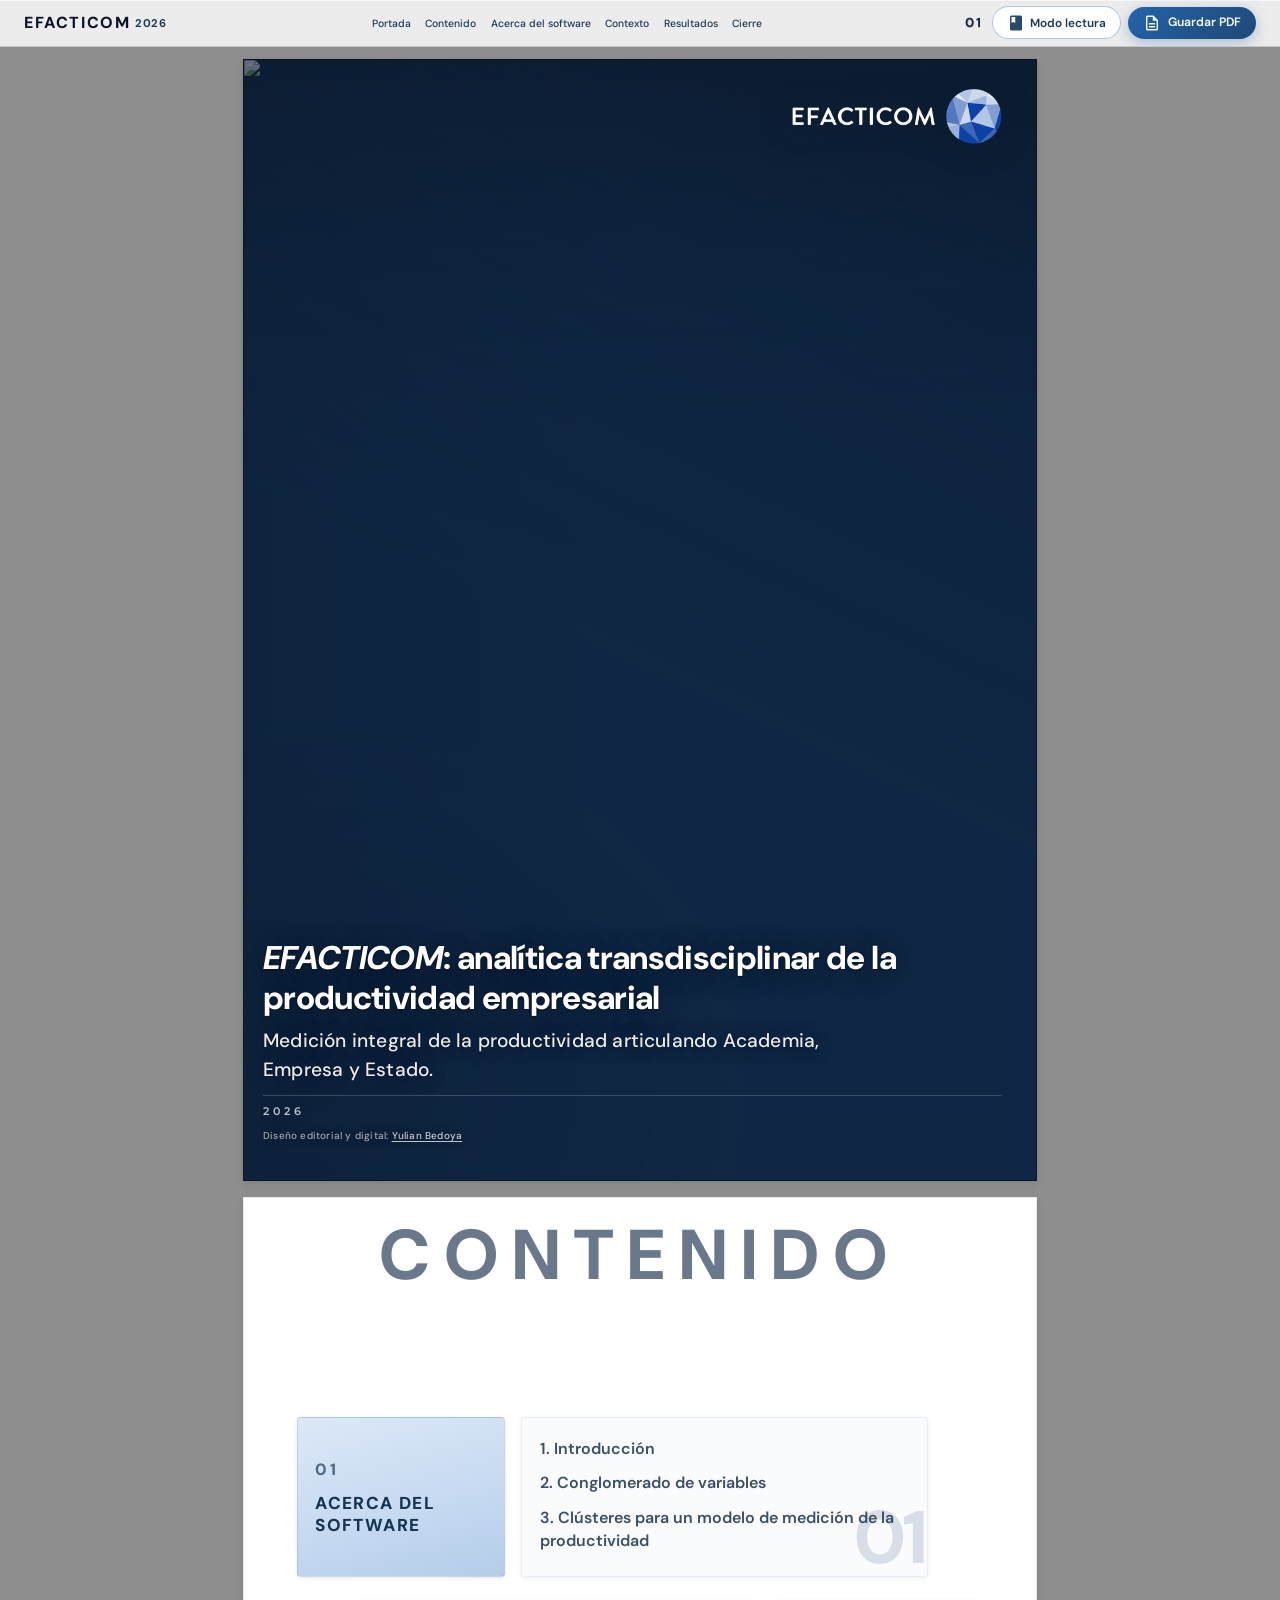
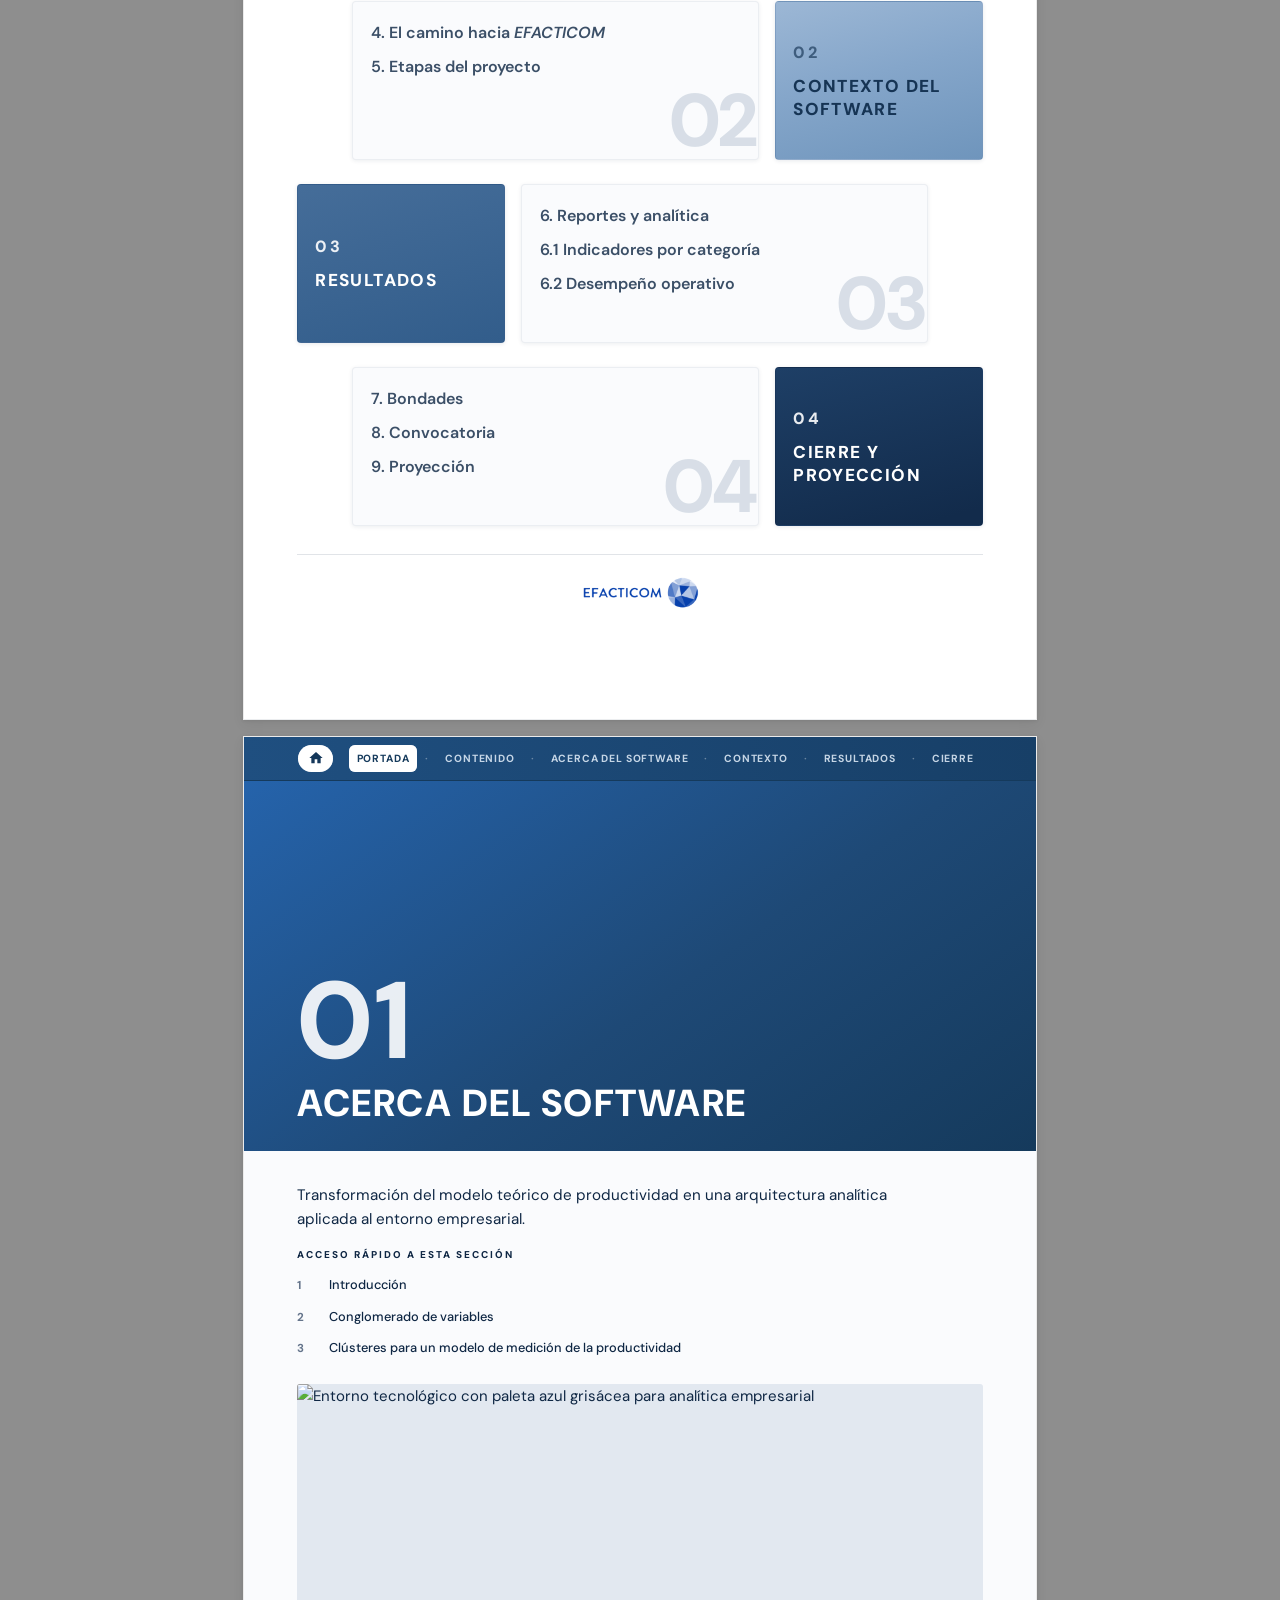
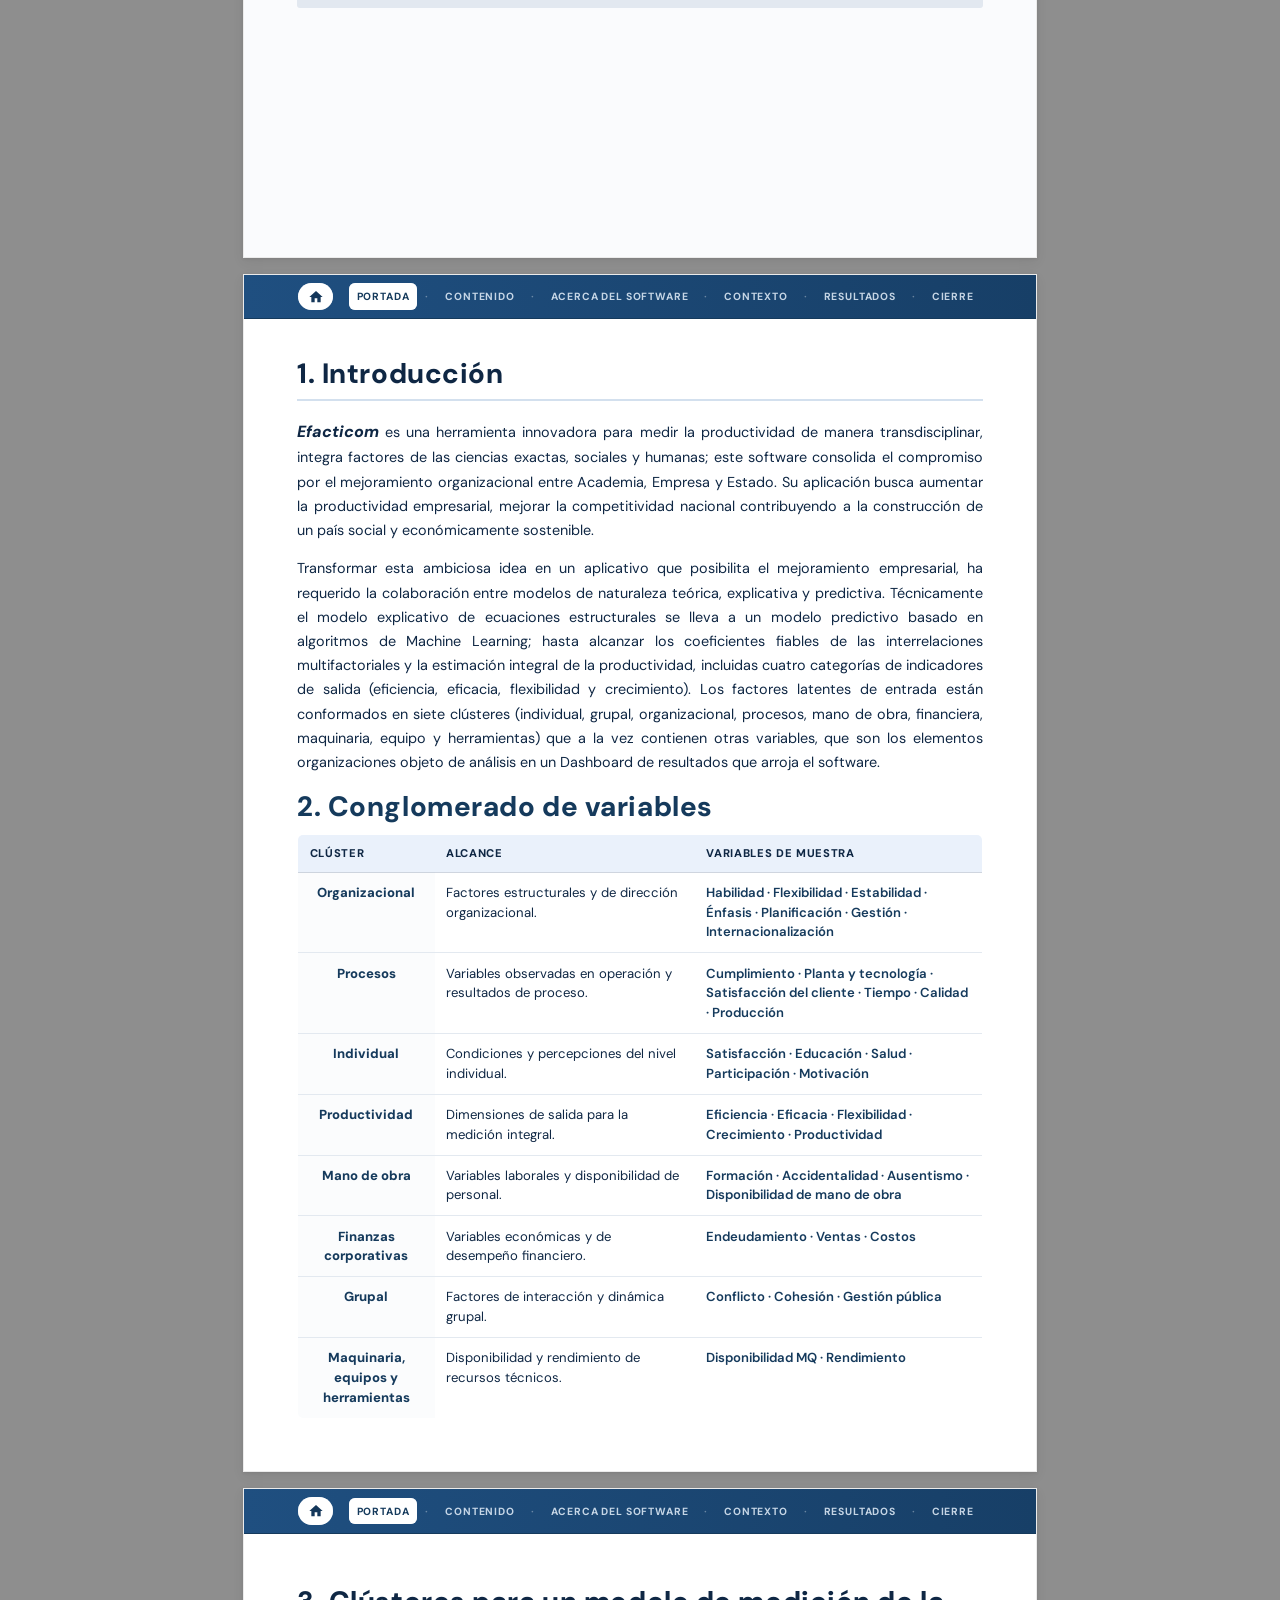
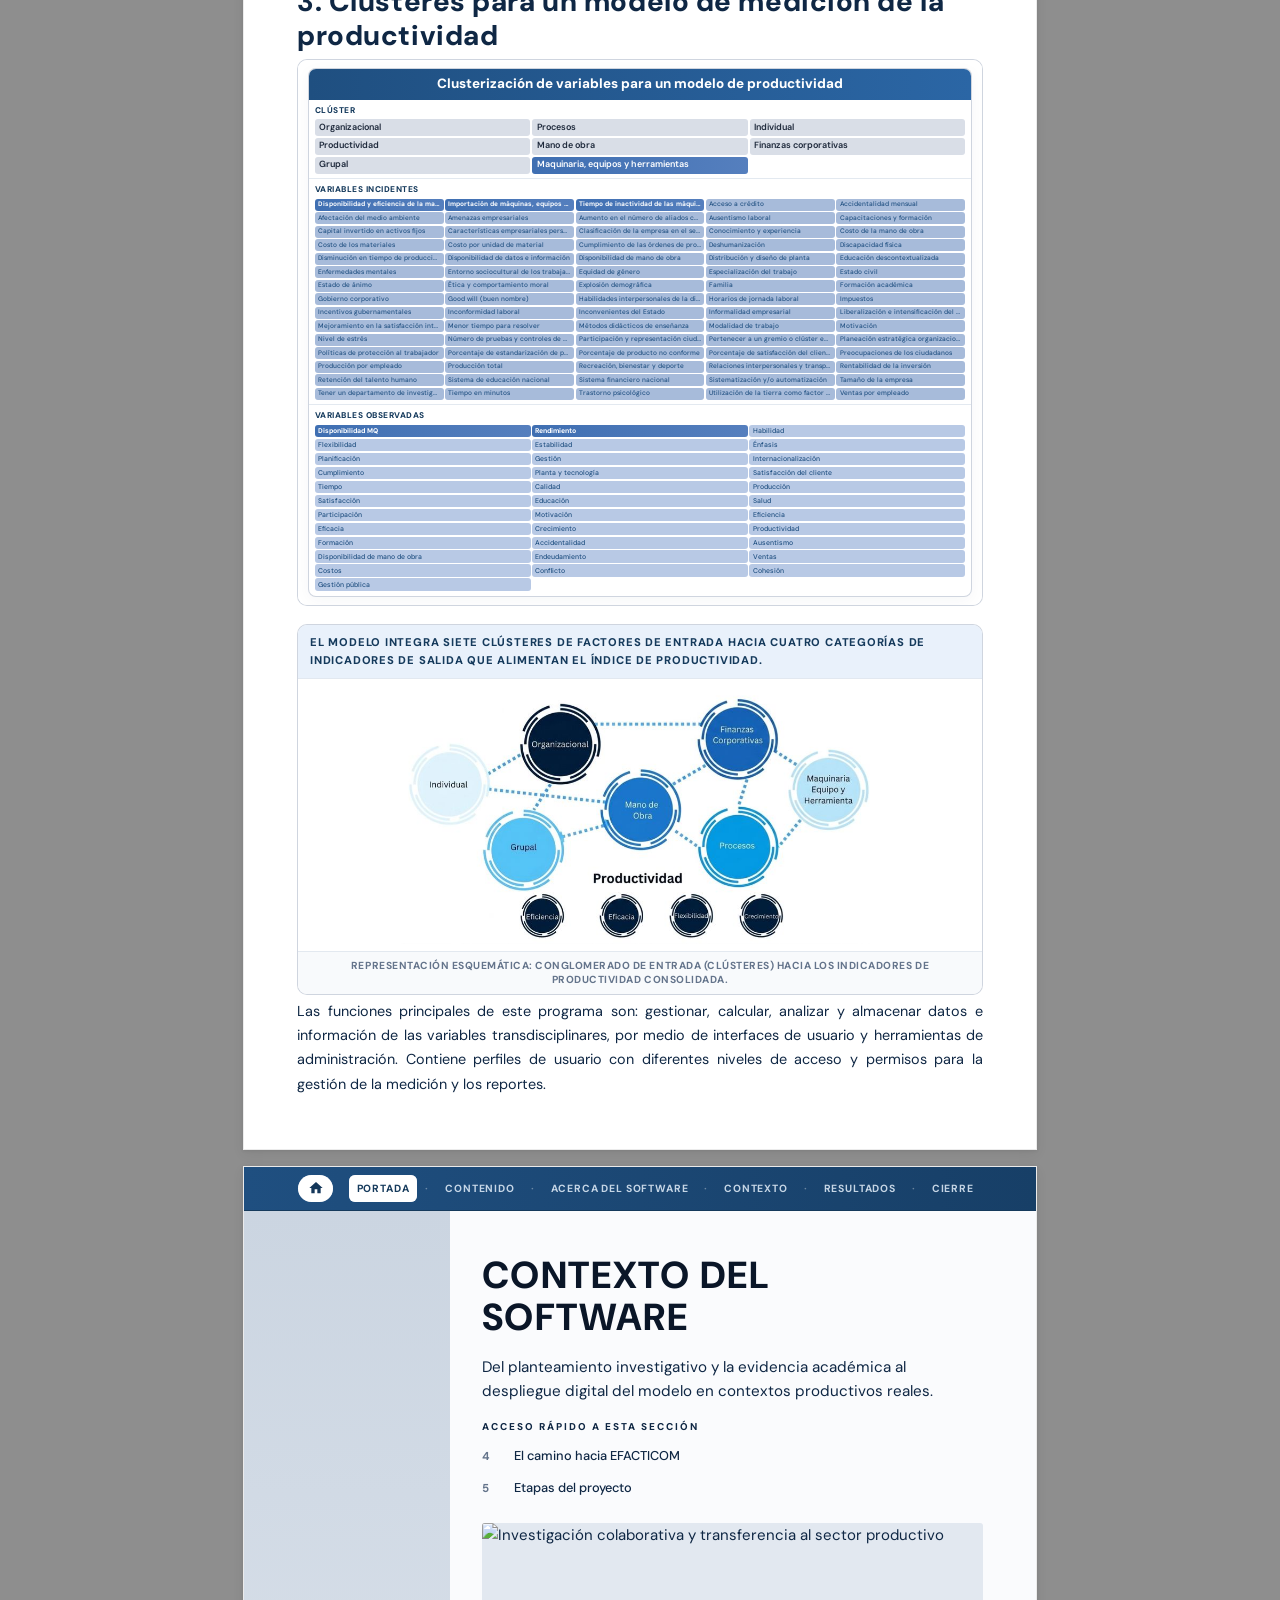
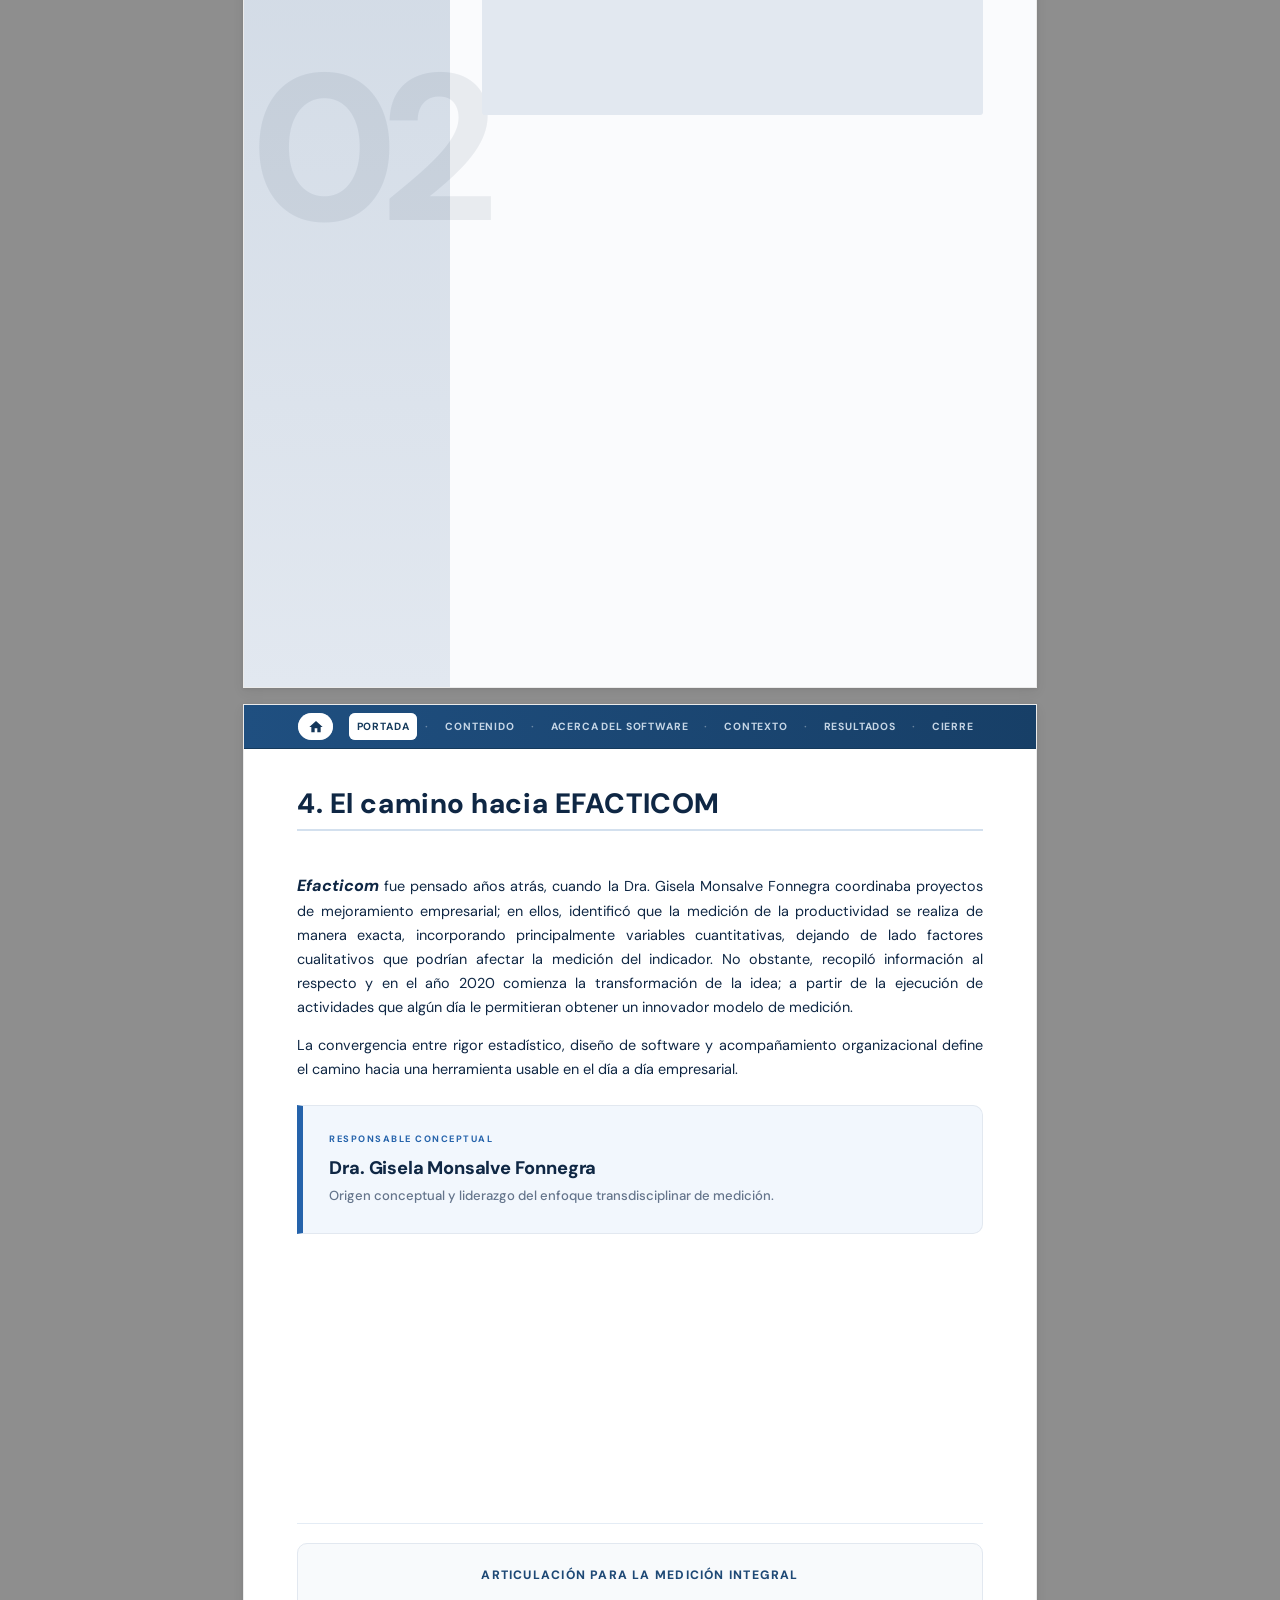
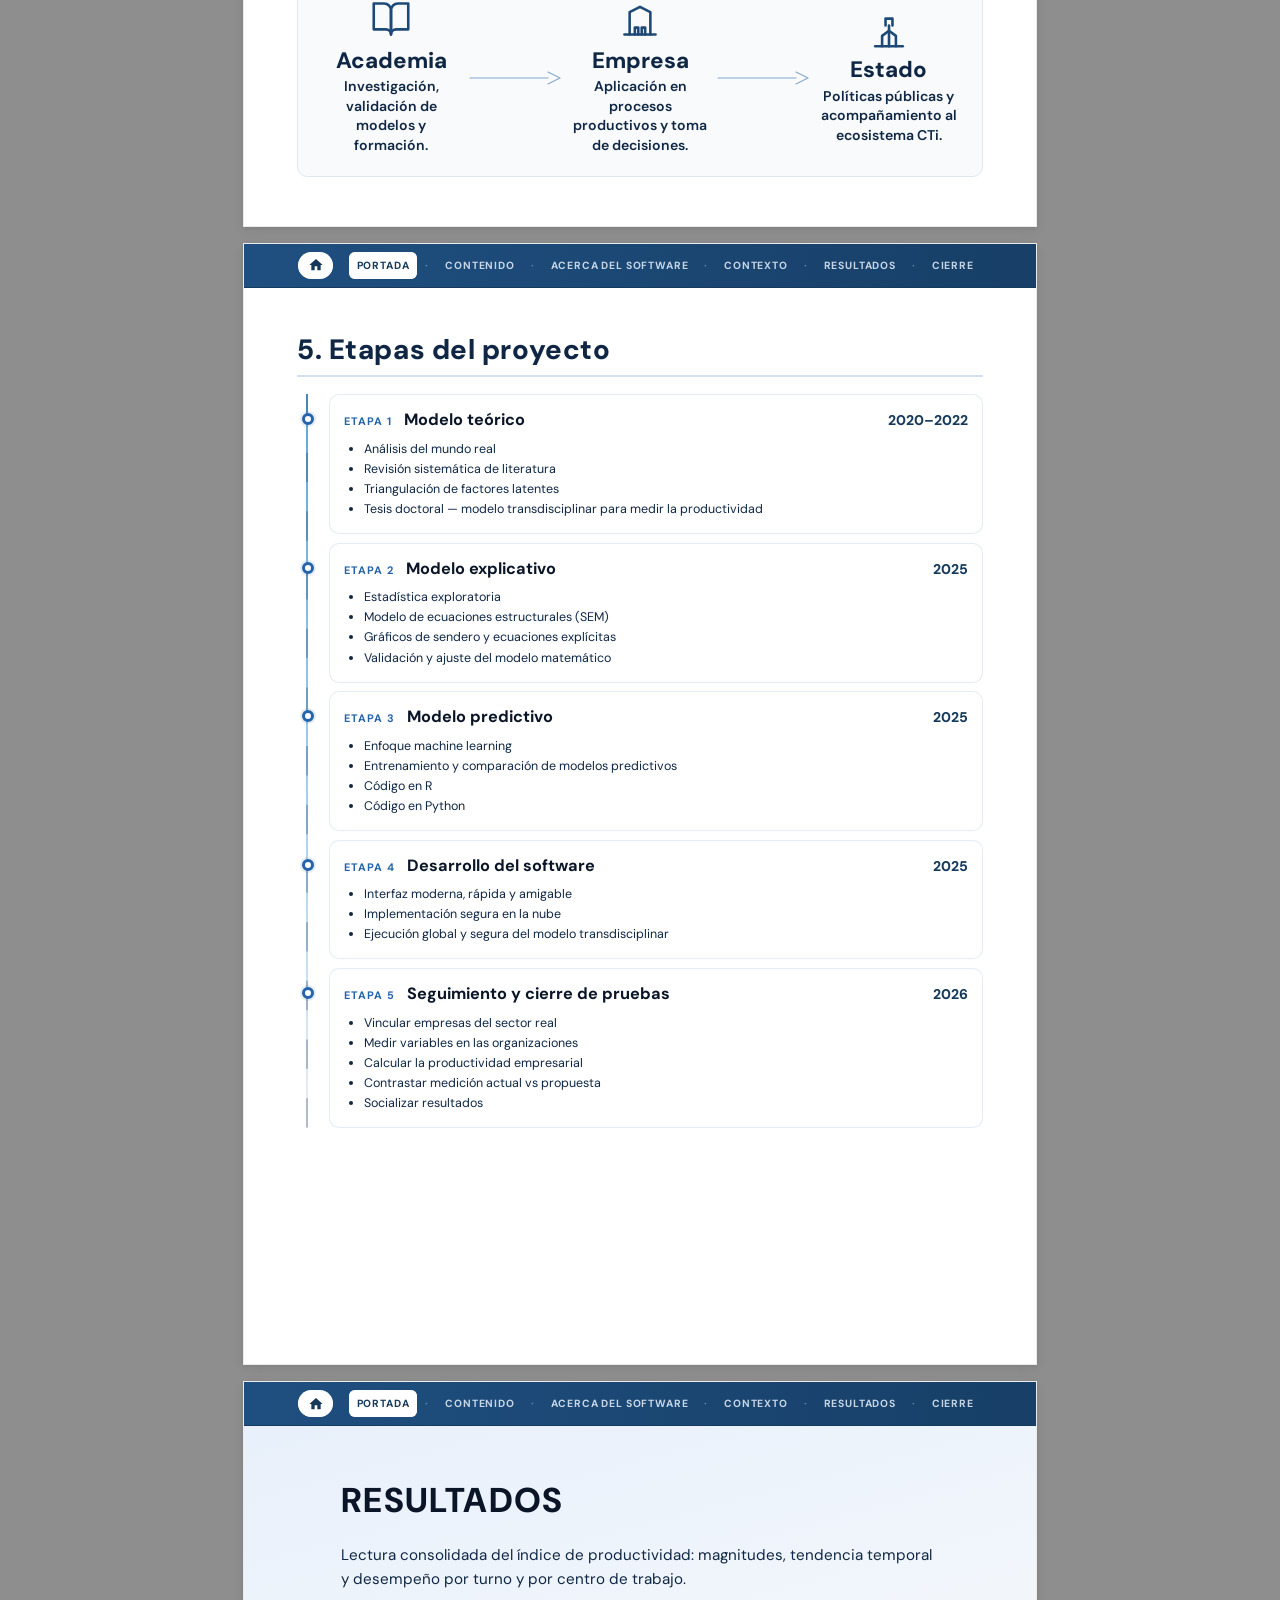
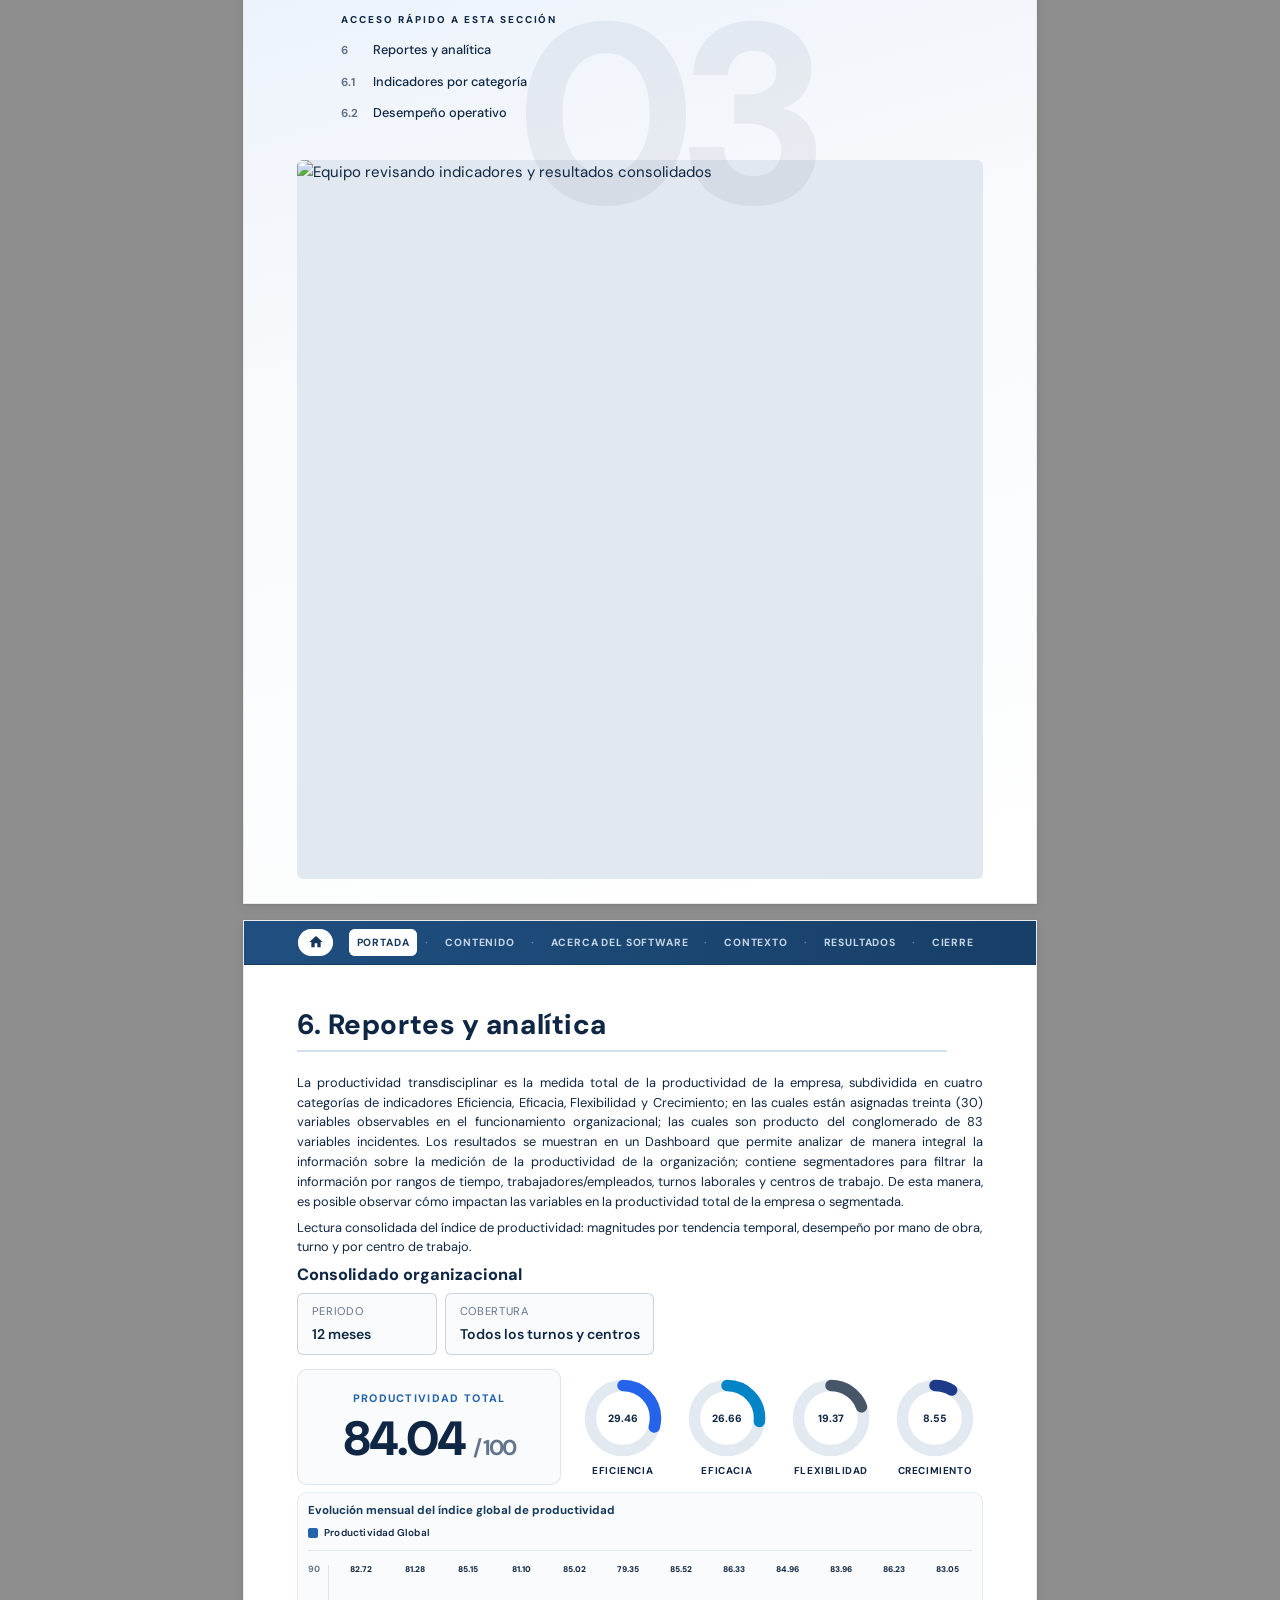
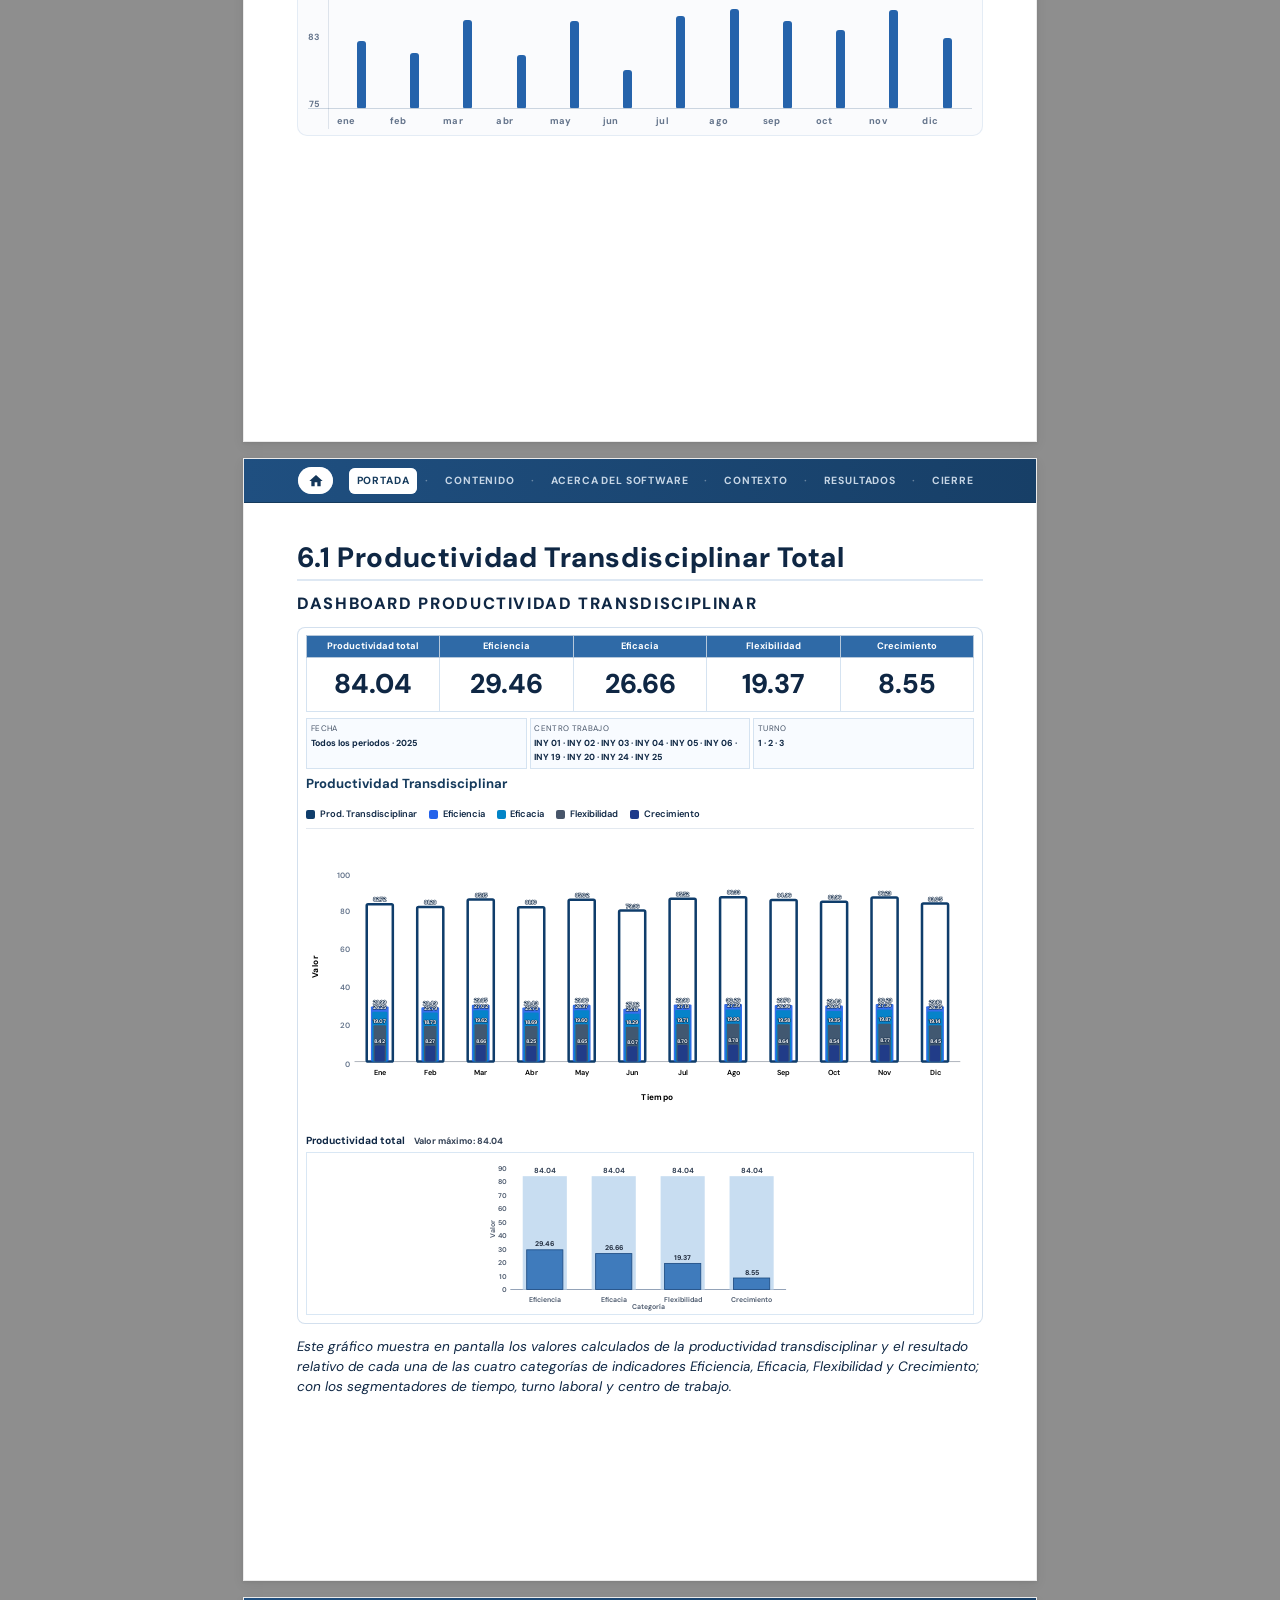
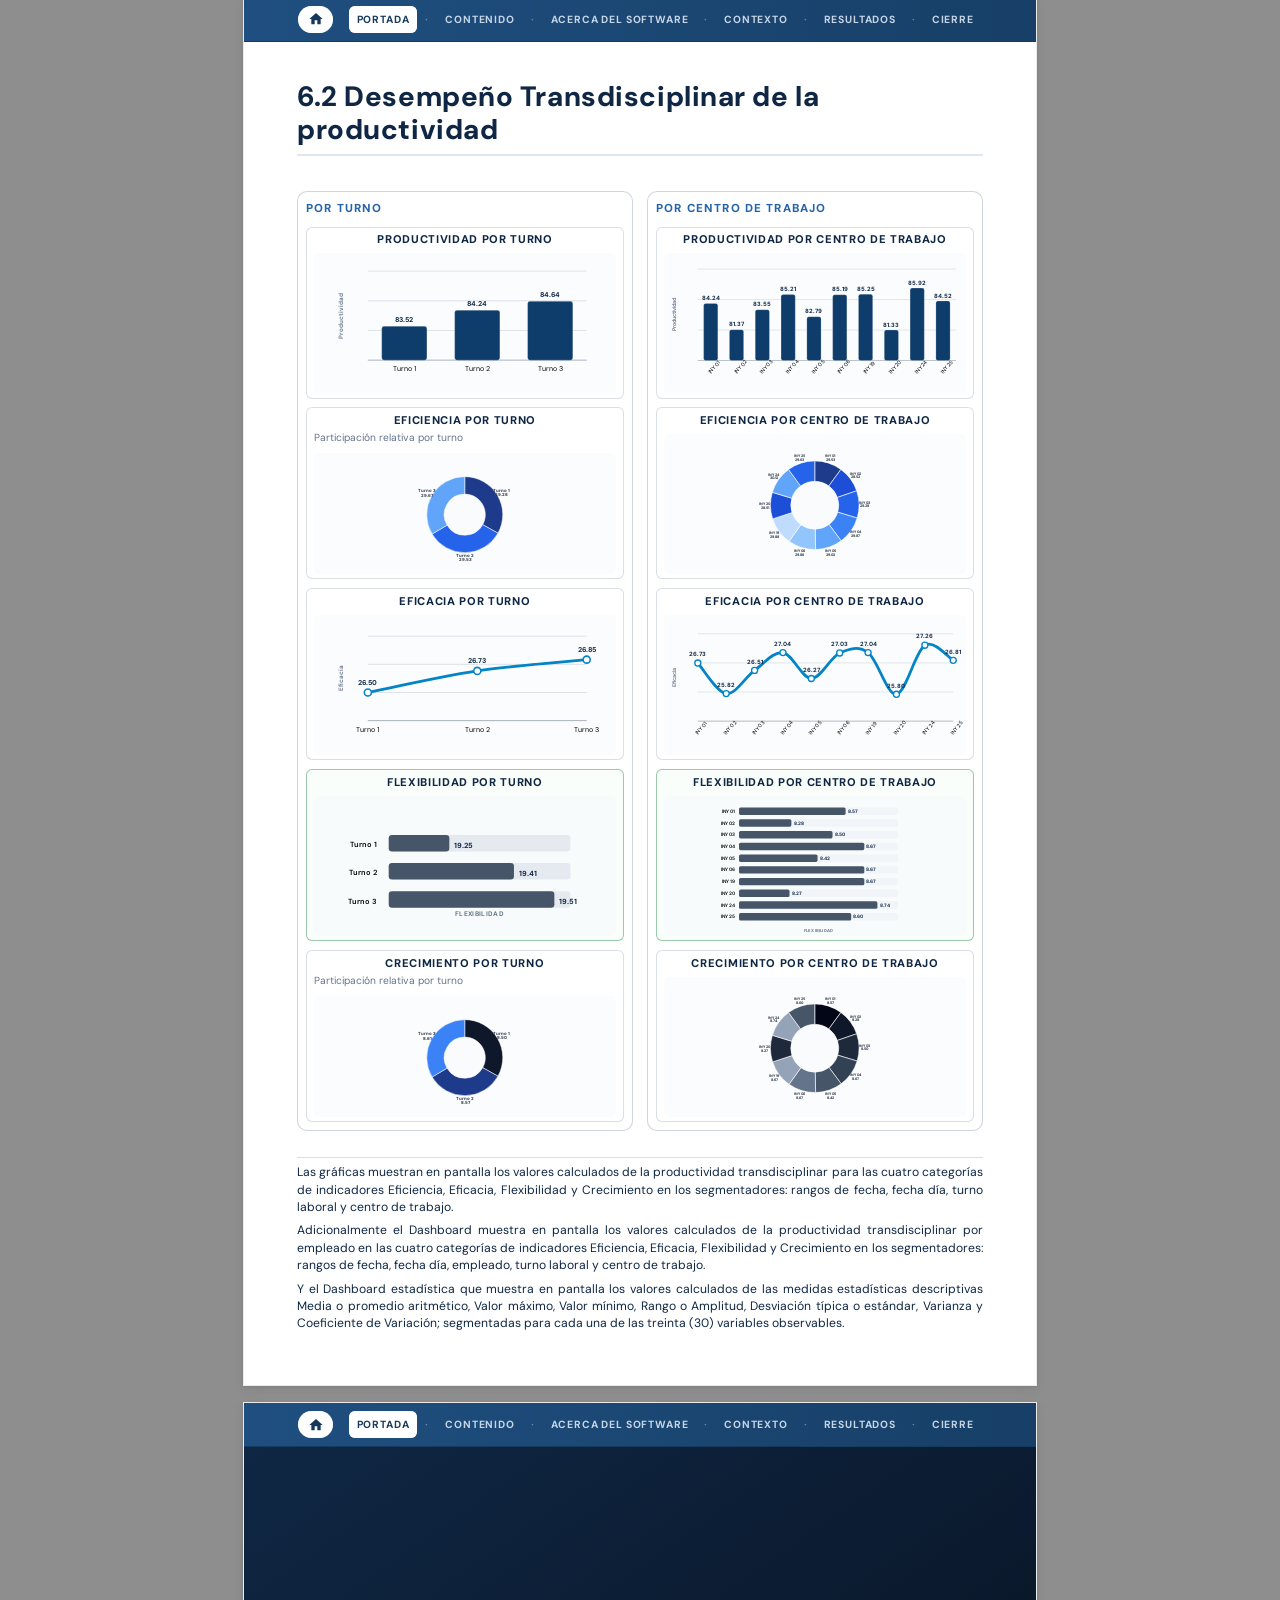
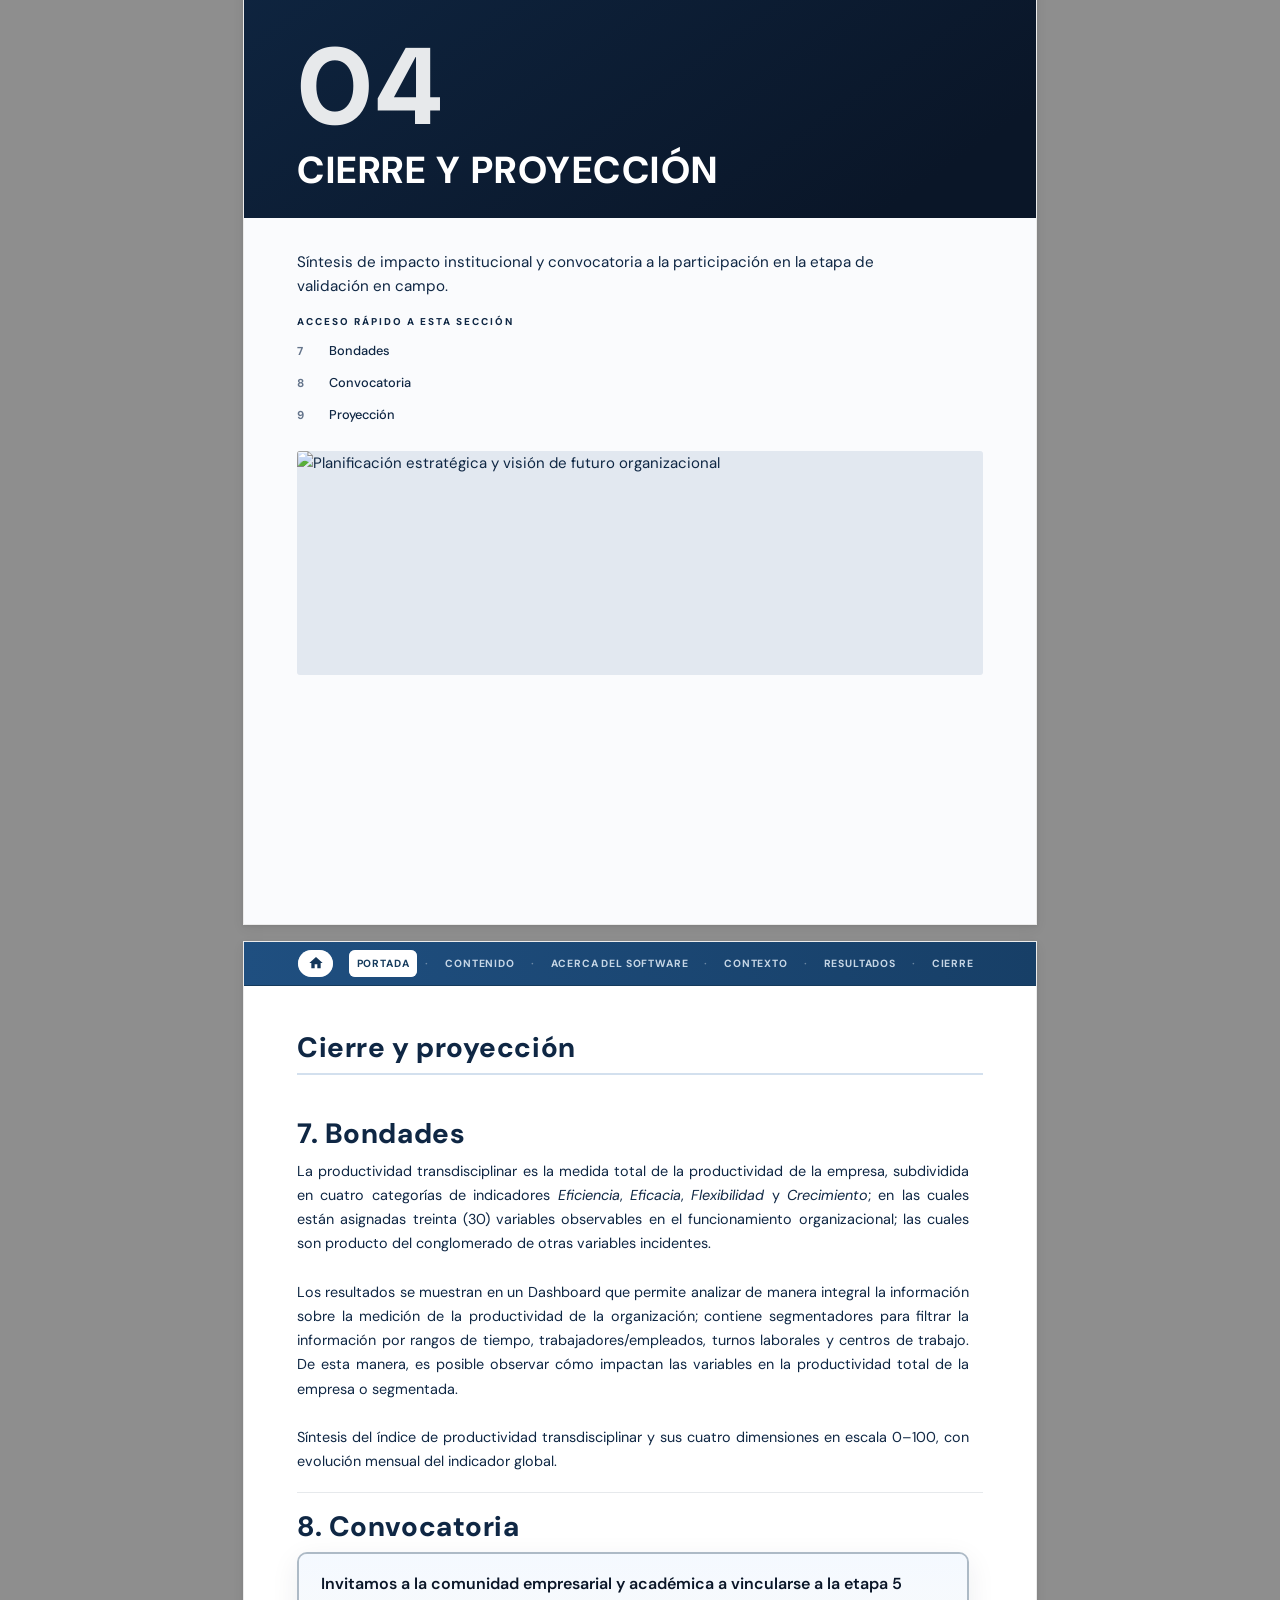
==== commit 70a30a98: "fix: modo lectura" ====
--- a/index.html
+++ b/index.html
@@ -4,6 +4,7 @@
     <meta charset="utf-8" />
     <meta name="viewport" content="width=device-width, initial-scale=1" />
     <meta name="description" content="" />
+    <!-- Uso interno: abrir sin parámetros. Publicación web (lectura, restricciones suaves): ?edicion=web -->
     <title>EFACTICOM — Cartilla digital</title>
     <link rel="icon" href="assets/icons/favicon.svg" type="image/svg+xml" />
     <link rel="preconnect" href="https://fonts.googleapis.com" />
@@ -21,6 +22,7 @@
     <link rel="stylesheet" href="styles/results-editorial.css" />
     <link rel="stylesheet" href="styles/closing-editorial.css" />
     <link rel="stylesheet" href="styles/print.css" />
+    <link rel="stylesheet" href="styles/web-public.css" />
   </head>
   <body class="efacticom doc-mode">
     <a class="skip-link" href="#main">Ir al contenido</a>
@@ -38,6 +40,22 @@
           <span class="doc-toolbar__page-num" data-doc-page-num aria-live="polite">01</span>
         </div>
         <div class="doc-toolbar__actions">
+          <span class="doc-toolbar__web-badge" data-web-edicion-badge hidden>Vista web · solo lectura</span>
+          <button
+            type="button"
+            class="doc-toolbar__reading-mode"
+            data-reading-mode-toggle
+            aria-pressed="false"
+            aria-label="Activar modo lectura: desactiva copiar y seleccionar texto"
+          >
+            <svg class="doc-toolbar__reading-mode-icon" width="18" height="18" viewBox="0 0 24 24" aria-hidden="true" focusable="false">
+              <path
+                fill="currentColor"
+                d="M18 2H6a2 2 0 0 0-2 2v16c0 1.1.9 2 2 2h12a2 2 0 0 0 2-2V4a2 2 0 0 0-2-2zM6 4h5v8l-2.5-1.5L6 12V4z"
+              />
+            </svg>
+            <span data-reading-mode-label>Modo lectura</span>
+          </button>
           <button
             type="button"
             class="doc-toolbar__pdf"
@@ -81,6 +99,7 @@
                   <h1 class="cover__headline" data-hero-headline></h1>
                   <p class="cover__subline cover-hero__subline" data-hero-subline></p>
                   <p class="cover-hero__year" data-cover-year>2026</p>
+                  <p class="cover-hero__design-credit" data-hero-design-credit></p>
                 </div>
               </div>
             </div>
@@ -305,6 +324,7 @@
           <div class="back-cover__contact" data-back-contact style="max-width: 44rem; margin: 0 auto;"></div>
           <div class="back-cover__meta" style="justify-content: center; max-width: 44rem; margin: 1rem auto 0; text-align: center;">
             <span class="back-cover__meta-left" data-back-copyright style="max-width: none; text-align: center; color: var(--slate-600); font-weight: normal; font-size: 0.62rem;"></span>
+            <p class="back-cover__design-credit" data-back-designer></p>
           </div>
         </div>
       </footer>
--- a/styles/main.css
+++ b/styles/main.css
@@ -115,27 +115,31 @@
   left: 1rem;
 }
 
-/* ——— Barra superior tipo visor PDF ——— */
+/* ——— Barra superior tipo visor PDF (ancho viewport; las hojas siguen en A4) ——— */
 .doc-toolbar {
   position: sticky;
   top: 0;
   z-index: 100;
+  width: 100%;
   background: var(--toolbar-bg);
   border-bottom: 1px solid var(--toolbar-border);
   box-shadow: 0 1px 0 rgba(255, 255, 255, 0.6) inset;
 }
 
 .doc-toolbar__inner {
-  width: var(--page-max-w);
-  min-width: var(--page-max-w);
+  width: 100%;
   max-width: none;
+  min-width: 0;
   margin: 0 auto;
-  padding: 0.4rem 0.6rem;
+  padding: 0.4rem clamp(0.5rem, 2vw, 1.5rem);
   display: flex;
   align-items: center;
   gap: 0.35rem 0.65rem;
   flex-wrap: nowrap;
   justify-content: space-between;
+  overflow-x: auto;
+  overflow-y: hidden;
+  -webkit-overflow-scrolling: touch;
 }
 
 .doc-toolbar__left {
@@ -174,8 +178,9 @@
   flex-direction: row;
   align-items: center;
   justify-content: center;
-  flex-wrap: wrap;
-  gap: 0.35rem 0.55rem;
+  flex-wrap: nowrap;
+  gap: 0.35rem 0.5rem;
+  min-width: 0;
 }
 
 .doc-toolbar__nav {
@@ -189,7 +194,7 @@
   margin: 0;
   padding: 0;
   display: flex;
-  flex-wrap: wrap;
+  flex-wrap: nowrap;
   gap: 0.15rem 0.35rem;
   justify-content: center;
   align-items: center;
@@ -222,6 +227,79 @@
 
 .doc-toolbar__actions {
   flex-shrink: 0;
+  display: inline-flex;
+  flex-wrap: wrap;
+  align-items: center;
+  justify-content: flex-end;
+  gap: 0.45rem;
+}
+
+.doc-toolbar__web-badge {
+  font-size: 0.65rem;
+  font-weight: 600;
+  color: var(--blue-800);
+  letter-spacing: 0.02em;
+  white-space: nowrap;
+  padding: 0.28rem 0.55rem;
+  border-radius: 6px;
+  background: rgba(37, 99, 171, 0.08);
+  border: 1px solid rgba(37, 99, 171, 0.18);
+}
+
+/* Alternar modo lectura (sin copiar) / modo selección (normal) */
+.doc-toolbar__reading-mode {
+  display: inline-flex;
+  align-items: center;
+  justify-content: center;
+  gap: 0.35rem;
+  padding: 0.4rem 0.85rem;
+  font-family: inherit;
+  font-size: 0.74rem;
+  font-weight: 600;
+  line-height: 1.2;
+  color: var(--blue-800);
+  background: var(--white);
+  border: 1px solid rgba(37, 99, 171, 0.35);
+  border-radius: 999px;
+  cursor: pointer;
+  white-space: nowrap;
+  transition:
+    transform 0.2s ease,
+    box-shadow 0.2s ease,
+    background 0.2s ease,
+    color 0.2s ease,
+    border-color 0.2s ease;
+}
+
+.doc-toolbar__reading-mode:hover {
+  transform: translateY(-1px);
+  border-color: rgba(37, 99, 171, 0.55);
+  background: rgba(37, 99, 171, 0.06);
+}
+
+.doc-toolbar__reading-mode:active {
+  transform: translateY(0);
+}
+
+.doc-toolbar__reading-mode:focus-visible {
+  outline: 2px solid var(--blue-400);
+  outline-offset: 3px;
+}
+
+.doc-toolbar__reading-mode[aria-pressed="true"] {
+  color: var(--white);
+  background: linear-gradient(135deg, var(--blue-700), var(--blue-800));
+  border-color: transparent;
+  box-shadow: 0 3px 12px rgba(30, 64, 120, 0.35);
+}
+
+.doc-toolbar__reading-mode[aria-pressed="true"]:hover {
+  background: linear-gradient(135deg, var(--blue-600), var(--blue-700));
+}
+
+.doc-toolbar__reading-mode-icon {
+  flex-shrink: 0;
+  opacity: 0.92;
 }
 
 /* Botón «Guardar PDF» — mismo estilo pill que .btn--primary en la landing */
@@ -714,6 +792,31 @@
   text-shadow: 0 1px 12px rgba(10, 22, 40, 0.5);
 }
 
+.cover-hero__design-credit {
+  margin: 0.5rem 0 0;
+  font-family: var(--font-sans);
+  font-size: 0.62rem;
+  font-weight: 500;
+  letter-spacing: 0.02em;
+  line-height: 1.35;
+  color: rgba(255, 255, 255, 0.62);
+  text-shadow: 0 1px 10px rgba(10, 22, 40, 0.45);
+}
+
+.cover-hero__design-credit:empty {
+  display: none;
+}
+
+.cover-hero__design-credit a {
+  color: rgba(255, 255, 255, 0.78);
+  text-decoration: underline;
+  text-underline-offset: 2px;
+}
+
+.cover-hero__design-credit a:hover {
+  color: #fff;
+}
+
 /* Mosaico reutilizable fuera del hero (si se usa en otro sitio) */
 .image-mosaic {
   display: grid;
--- a/styles/closing-editorial.css
+++ b/styles/closing-editorial.css
@@ -242,6 +242,24 @@
   color: var(--blue-900);
 }
 
+.back-cover__design-credit {
+  margin: 0.5rem 0 0;
+  padding: 0;
+  max-width: none;
+  font-size: 0.62rem;
+  line-height: 1.45;
+  color: var(--slate-600);
+  font-weight: 500;
+}
+
+.back-cover__design-credit:empty {
+  display: none;
+}
+
+.back-cover__design-credit .back-cover__mail {
+  font-weight: 600;
+}
+
 .back-cover__meta-right {
   color: var(--slate-600);
   font-size: 0.62rem;
--- a/styles/web-public.css
+++ b/styles/web-public.css
@@ -0,0 +1,38 @@
+/**
+ * Modo lectura (clase efacticom--reading-mode): barreras suaves frente a copia/selección en pantalla.
+ * No altera la exportación a PDF. ?edicion=web fuerza este modo y oculta PDF + interruptor.
+ */
+@media screen {
+  html.efacticom--reading-mode .doc-main,
+  html.efacticom--reading-mode .doc-toolbar,
+  html.efacticom--reading-mode .site-footer {
+    -webkit-user-select: none;
+    user-select: none;
+  }
+
+  html.efacticom--reading-mode .skip-link {
+    -webkit-user-select: text;
+    user-select: text;
+  }
+
+  html.efacticom--reading-mode .doc-main img,
+  html.efacticom--reading-mode .doc-main svg,
+  html.efacticom--reading-mode .site-footer img {
+    -webkit-user-drag: none;
+    user-select: none;
+    pointer-events: none;
+  }
+
+  html.efacticom--reading-mode .doc-main a,
+  html.efacticom--reading-mode .doc-main button,
+  html.efacticom--reading-mode .doc-toolbar a,
+  html.efacticom--reading-mode .doc-toolbar button,
+  html.efacticom--reading-mode .site-footer a {
+    pointer-events: auto;
+  }
+
+  html.efacticom--reading-mode .doc-main ::selection,
+  html.efacticom--reading-mode .site-footer ::selection {
+    background: transparent;
+  }
+}
